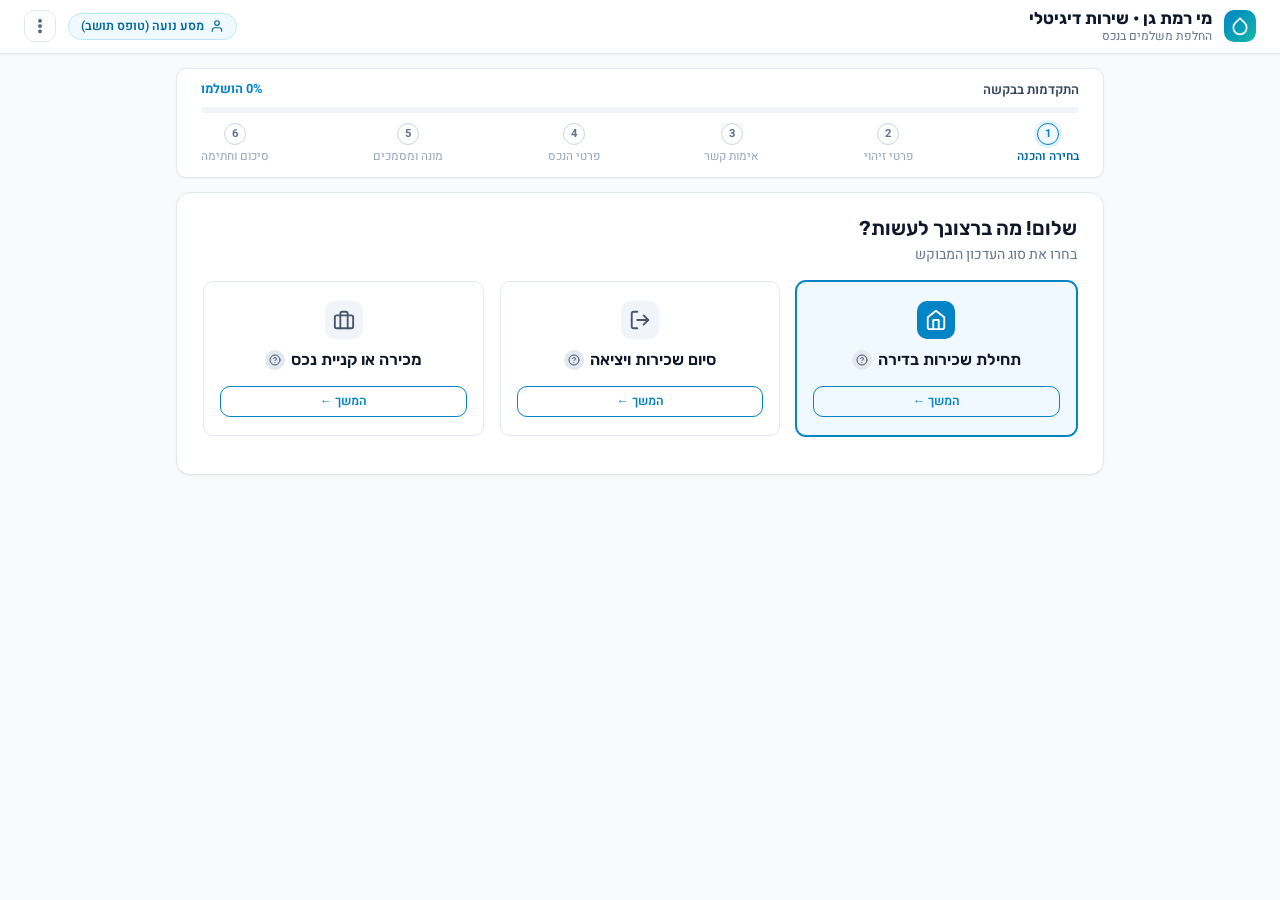
==== index.html @ 55d024db "feat(ux): Complete UX/UI transformation for Payer Change Portal - Smart OCR, Categorized Review, Bac" ====
<!DOCTYPE html>
<html lang="he" dir="rtl">
<head>
  <meta charset="UTF-8">
  <meta name="viewport" content="width=device-width, initial-scale=1.0">
  <title>החלפת משלמים בדירה | תאגיד מי רמת גן</title>
  <meta name="description" content="מערכת דיגיטלית חכמה, מהירה ופשוטה להחלפת משלמים בחשבון המים - מי רמת גן">
  <link rel="stylesheet" href="css/styles.css">
  <script>
    window.goToStep = function(stepIndex) {
      if (window.appState) {
        window.appState.wizardStep = stepIndex;
      }
      document.querySelectorAll('.wizard-step-panel').forEach(function(p) {
        p.style.display = 'none';
      });
      var target = document.getElementById('wizard-step-' + stepIndex);
      if (target) {
        target.style.display = 'block';
      }
      if (window.updateWizardUI) {
        window.updateWizardUI();
      }
    };

    window.selectActionCard = function(cardElement) {
      if (!cardElement) return;
      var grid = cardElement.closest('.options-grid, .roles-grid') || cardElement.parentElement;
      if (grid) {
        grid.querySelectorAll('.selection-card').forEach(function(c) {
          c.classList.remove('selected');
        });
      }
      cardElement.classList.add('selected');
    };
  </script>
</head>
<body>

  <!-- App Header -->
  <header class="app-header">
    <div class="brand-section">
      <div class="brand-logo-icon">
        <svg width="20" height="20" viewBox="0 0 24 24">
          <path d="M12 2.69l5.66 5.66a8 8 0 1 1-11.31 0z"></path>
        </svg>
      </div>
      <div class="brand-text">
        <h1>מי רמת גן • שירות דיגיטלי</h1>
        <p>החלפת משלמים בנכס</p>
      </div>
    </div>

    <div class="header-actions">
      <div class="active-mode-badge" id="activeModeBadge">
        <svg width="14" height="14" viewBox="0 0 24 24"><path d="M20 21v-2a4 4 0 0 0-4-4H8a4 4 0 0 0-4 4v2"></path><circle cx="12" cy="7" r="4"></circle></svg>
        מסע נועה (טופס תושב)
      </div>

      <!-- Discreet 3-dots Peer Review Navigation Menu -->
      <button class="menu-trigger-btn" id="menuTriggerBtn" title="תפריט בדיקת עמיתים" aria-label="תפריט">
        <svg width="18" height="18" viewBox="0 0 24 24">
          <circle cx="12" cy="12" r="1.5"></circle>
          <circle cx="12" cy="5" r="1.5"></circle>
          <circle cx="12" cy="19" r="1.5"></circle>
        </svg>
      </button>

      <div class="dropdown-menu" id="peerDropdownMenu">
        <div class="dropdown-header">ניווט בדיקת עמיתים (Peer Review)</div>
        <button class="dropdown-item active" data-view-target="noa-wizard">
          <svg width="16" height="16" viewBox="0 0 24 24"><path d="M20 21v-2a4 4 0 0 0-4-4H8a4 4 0 0 0-4 4v2"></path><circle cx="12" cy="7" r="4"></circle></svg>
          1. מסע נועה (טופס הגשה עצמאית)
        </button>
        <button class="dropdown-item" data-view-target="sms-completion">
          <svg width="16" height="16" viewBox="0 0 24 24"><path d="M4 4h16c1.1 0 2 .9 2 2v12c0 1.1-.9 2-2 2H4c-1.1 0-2-.9-2-2V6c0-1.1.9-2 2-2z"></path><polyline points="22,6 12,13 2,6"></polyline></svg>
          2. מסך השלמת חוסר (קישור SMS)
        </button>
        <button class="dropdown-item" data-view-target="backoffice">
          <svg width="16" height="16" viewBox="0 0 24 24"><path d="M21 15a2 2 0 0 1-2 2H7l-4 4V5a2 2 0 0 1 2-2h14a2 2 0 0 1 2 2z"></path></svg>
          3. מסך נציג שירות (Backoffice)
        </button>
        <button class="dropdown-item" data-view-target="dashboard">
          <svg width="16" height="16" viewBox="0 0 24 24"><rect x="3" y="3" width="18" height="18" rx="2" ry="2"></rect><line x1="3" y1="9" x2="21" y2="9"></line><line x1="9" y1="21" x2="9" y2="9"></line></svg>
          4. דשבורד מנהל תפעול (Dashboard)
        </button>
        <div class="dropdown-divider"></div>
        <a href="update.html" class="dropdown-item" style="color: var(--teal-700); text-decoration: none;">
          <svg width="16" height="16" viewBox="0 0 24 24"><polygon points="13 2 3 14 12 14 11 22 21 10 12 10 13 2"></polygon></svg>
          ⚡ מעבר לגרסה החכמה המקוצרת (update.html)
        </a>
        <a href="explanation.html" class="dropdown-item" style="color: var(--primary-700); text-decoration: none;">
          <svg width="16" height="16" viewBox="0 0 24 24"><path d="M14 2H6a2 2 0 0 0-2 2v16a2 2 0 0 0 2 2h12a2 2 0 0 0 2-2V8z"></path><polyline points="14 2 14 8 20 8"></polyline><line x1="16" y1="13" x2="8" y2="13"></line><line x1="16" y1="17" x2="8" y2="17"></line></svg>
          📄 מסמך הסבר ועקרונות (explanation.html)
        </a>
        <button class="dropdown-item" id="resetSimulationBtn" style="color: var(--danger-600);">
          <svg width="16" height="16" viewBox="0 0 24 24"><polyline points="1 4 1 10 7 10"></polyline><path d="M3.51 15a9 9 0 1 0 2.13-9.36L1 10"></path></svg>
          איפוס נתוני סימולציה
        </button>
      </div>
    </div>
  </header>

  <main class="main-wrapper">

    <!-- ========================================== -->
    <!-- MODULE 1: NOA'S JOURNEY (WIZARD)           -->
    <!-- ========================================== -->
    <div id="view-noa-wizard" class="view-panel active">

      <!-- Visual Step Progress Tracker -->
      <div class="progress-container">
        <div class="progress-header">
          <span class="progress-title">התקדמות בבקשה</span>
          <span class="progress-percent" id="wizardProgressPercent"><span dir="ltr" id="progressPercentNum">0%</span> הושלמו</span>
        </div>
        <div class="progress-bar-bg">
          <div class="progress-bar-fill" id="wizardProgressFill" style="width: 10%;"></div>
        </div>
        <div class="steps-indicator">
          <div class="step-item active" onclick="goToStep(0)">
            <div class="step-bullet">1</div>
            <span>בחירה והכנה</span>
          </div>
          <div class="step-item" onclick="goToStep(3)">
            <div class="step-bullet">2</div>
            <span>פרטי זיהוי</span>
          </div>
          <div class="step-item" onclick="goToStep(4)">
            <div class="step-bullet">3</div>
            <span>אימות קשר</span>
          </div>
          <div class="step-item" onclick="goToStep(5)">
            <div class="step-bullet">4</div>
            <span>פרטי הנכס</span>
          </div>
          <div class="step-item" onclick="goToStep(6)">
            <div class="step-bullet">5</div>
            <span>מונה ומסמכים</span>
          </div>
          <div class="step-item" onclick="goToStep(7)">
            <div class="step-bullet">6</div>
            <span>סיכום וחתימה</span>
          </div>
        </div>
      </div>

      <!-- STEP 0: Action Selection (Hover ? on title for explanation) -->
      <div id="wizard-step-0" class="wizard-step-panel">
        <div class="card">
          <div class="card-header-clean">
            <h2>שלום! מה ברצונך לעשות?</h2>
            <p>בחרו את סוג העדכון המבוקש</p>
          </div>

          <div class="options-grid">
            <!-- Option 1: Start Tenancy (Active) -->
            <div class="selection-card selected" onmouseenter="this.style.zIndex='99999'" onmouseleave="this.style.zIndex=''" onclick="selectActionCard(this); goToStep(1);">
              <div class="card-icon-wrap">
                <svg width="22" height="22" viewBox="0 0 24 24"><path d="M3 9l9-7 9 7v11a2 2 0 0 1-2 2H5a2 2 0 0 1-2-2z"></path><polyline points="9 22 9 12 15 12 15 22"></polyline></svg>
              </div>
              <div class="card-title-row">
                <h3 style="font-size: 1rem;">תחילת שכירות בדירה</h3>
                <div class="tooltip-trigger" onclick="event.stopPropagation()">
                  <svg width="12" height="12" viewBox="0 0 24 24"><circle cx="12" cy="12" r="10"></circle><path d="M9.09 9a3 3 0 0 1 5.83 1c0 2-3 3-3 3"></path><line x1="12" y1="17" x2="12.01" y2="17"></line></svg>
                  <div class="tooltip-popup">
                    <div style="font-weight: 700; color: var(--primary-700); margin-bottom: 0.25rem;">תחילת שכירות בדירה</div>
                    נכנסים לדירה שכורה חדשה ורוצים להעביר את חשבון המים על שמכם מיום הכניסה שסוכם בחוזה.
                  </div>
                </div>
              </div>
              <button type="button" class="btn btn-outline-primary btn-sm" onclick="event.stopPropagation(); selectActionCard(this.closest('.selection-card')); goToStep(1);" style="width: 100%; margin-top: 0.25rem;">המשך ←</button>
            </div>

            <!-- Option 2: End Tenancy -->
            <div class="selection-card" onmouseenter="this.style.zIndex='99999'" onmouseleave="this.style.zIndex=''" onclick="selectActionCard(this); goToStep(1);">
              <div class="card-icon-wrap">
                <svg width="22" height="22" viewBox="0 0 24 24"><path d="M9 21H5a2 2 0 0 1-2-2V5a2 2 0 0 1 2-2h4"></path><polyline points="16 17 21 12 16 7"></polyline><line x1="21" y1="12" x2="9" y2="12"></line></svg>
              </div>
              <div class="card-title-row">
                <h3 style="font-size: 1rem;">סיום שכירות ויציאה</h3>
                <div class="tooltip-trigger" onclick="event.stopPropagation()">
                  <svg width="12" height="12" viewBox="0 0 24 24"><circle cx="12" cy="12" r="10"></circle><path d="M9.09 9a3 3 0 0 1 5.83 1c0 2-3 3-3 3"></path><line x1="12" y1="17" x2="12.01" y2="17"></line></svg>
                  <div class="tooltip-popup">
                    <div style="font-weight: 700; color: var(--primary-700); margin-bottom: 0.25rem;">סיום שכירות ויציאה</div>
                    עוזבים דירה שכורה ומעבירים את החשבון בחזרה לבעלי הנכס או לדיירים הבאים.
                  </div>
                </div>
              </div>
              <button type="button" class="btn btn-outline-primary btn-sm" onclick="event.stopPropagation(); selectActionCard(this.closest('.selection-card')); goToStep(1);" style="width: 100%; margin-top: 0.25rem;">המשך ←</button>
            </div>

            <!-- Option 3: Sale/Purchase -->
            <div class="selection-card" onmouseenter="this.style.zIndex='99999'" onmouseleave="this.style.zIndex=''" onclick="selectActionCard(this); goToStep(1);">
              <div class="card-icon-wrap">
                <svg width="22" height="22" viewBox="0 0 24 24"><rect x="2" y="7" width="20" height="14" rx="2" ry="2"></rect><path d="M16 21V5a2 2 0 0 0-2-2h-4a2 2 0 0 0-2 2v16"></path></svg>
              </div>
              <div class="card-title-row">
                <h3 style="font-size: 1rem;">מכירה או קניית נכס</h3>
                <div class="tooltip-trigger" onclick="event.stopPropagation()">
                  <svg width="12" height="12" viewBox="0 0 24 24"><circle cx="12" cy="12" r="10"></circle><path d="M9.09 9a3 3 0 0 1 5.83 1c0 2-3 3-3 3"></path><line x1="12" y1="17" x2="12.01" y2="17"></line></svg>
                  <div class="tooltip-popup">
                    <div style="font-weight: 700; color: var(--primary-700); margin-bottom: 0.25rem;">מכירה או קניית נכס</div>
                    העברת בעלות קבועה על הנכס ברישומי התאגיד בין מוכרים לקונים.
                  </div>
                </div>
              </div>
              <button type="button" class="btn btn-outline-primary btn-sm" onclick="event.stopPropagation(); selectActionCard(this.closest('.selection-card')); goToStep(1);" style="width: 100%; margin-top: 0.25rem;">המשך ←</button>
            </div>
          </div>
        </div>
      </div>

      <!-- STEP 1: Role Selection (Hover ? for explanation) -->
      <div id="wizard-step-1" class="wizard-step-panel" style="display: none;">
        <div class="card">
          <div class="card-header-clean">
            <h2>מי מגיש את הבקשה?</h2>
            <p>בחרו את הגורם שממלא את הטופס</p>
          </div>

          <div class="roles-grid">
            <div class="selection-card selected" onmouseenter="this.style.zIndex='99999'" onmouseleave="this.style.zIndex=''" onclick="selectActionCard(this); goToStep(2);">
              <div class="card-icon-wrap">
                <svg width="22" height="22" viewBox="0 0 24 24"><path d="M20 21v-2a4 4 0 0 0-4-4H8a4 4 0 0 0-4 4v2"></path><circle cx="12" cy="7" r="4"></circle></svg>
              </div>
              <div class="card-title-row">
                <h3 style="font-size: 1rem;">אני בעצמי (הדייר/ת הנכנס/ת)</h3>
                <div class="tooltip-trigger" onclick="event.stopPropagation()">
                  <svg width="12" height="12" viewBox="0 0 24 24"><circle cx="12" cy="12" r="10"></circle><path d="M9.09 9a3 3 0 0 1 5.83 1c0 2-3 3-3 3"></path><line x1="12" y1="17" x2="12.01" y2="17"></line></svg>
                  <div class="tooltip-popup">
                    <div style="font-weight: 700; color: var(--primary-700); margin-bottom: 0.25rem;">אני בעצמי</div>
                    מילוי עצמי של הדייר הנכנס. הפרטים שתמלאו יישמרו ישירות ולא תצטרכו להקלידם שוב.
                  </div>
                </div>
              </div>
              <button type="button" class="btn btn-outline-primary btn-sm" onclick="event.stopPropagation(); selectActionCard(this.closest('.selection-card')); goToStep(2);" style="margin-top: 0.5rem; width: 100%;">המשך ←</button>
            </div>

            <div class="selection-card" onmouseenter="this.style.zIndex='99999'" onmouseleave="this.style.zIndex=''" onclick="selectActionCard(this); goToStep(2);">
              <div class="card-icon-wrap">
                <svg width="22" height="22" viewBox="0 0 24 24"><path d="M16 21v-2a4 4 0 0 0-4-4H5a4 4 0 0 0-4 4v2"></path><circle cx="8.5" cy="7" r="4"></circle><line x1="20" y1="8" x2="20" y2="14"></line><line x1="23" y1="11" x2="17" y2="11"></line></svg>
              </div>
              <div class="card-title-row">
                <h3 style="font-size: 1rem;">מיופה כוח / עורך דין / אפוטרופוס</h3>
                <div class="tooltip-trigger" onclick="event.stopPropagation()">
                  <svg width="12" height="12" viewBox="0 0 24 24"><circle cx="12" cy="12" r="10"></circle><path d="M9.09 9a3 3 0 0 1 5.83 1c0 2-3 3-3 3"></path><line x1="12" y1="17" x2="12.01" y2="17"></line></svg>
                  <div class="tooltip-popup">
                    <div style="font-weight: 700; color: var(--primary-700); margin-bottom: 0.25rem;">מיופה כוח</div>
                    הגשה בשם אדם אחר (מחייב ייפוי כוח חתום ותעודת זהות של מיופה הכוח).
                  </div>
                </div>
              </div>
              <button type="button" class="btn btn-outline-primary btn-sm" onclick="event.stopPropagation(); selectActionCard(this.closest('.selection-card')); goToStep(2);" style="margin-top: 0.5rem; width: 100%;">המשך ←</button>
            </div>
          </div>

          <div class="button-row">
            <button class="btn btn-secondary btn-sm" onclick="goToStep(0)">→ חזרה</button>
            <button class="btn btn-primary btn-sm" onclick="goToStep(2)">המשך להכנה ←</button>
          </div>
        </div>
      </div>

      <!-- STEP 2: Pre-flight Preparation Checklist (With rich image previews in hover popovers) -->
      <div id="wizard-step-2" class="wizard-step-panel" style="display: none;">
        <div class="card">
          <div class="card-header-clean">
            <h2>מה כדאי להכין מראש?</h2>
            <p>רשימת המסמכים המלאה לסיום מהיר של הבקשה בדקות בודדות</p>
          </div>

          <div class="checklist-container">
            <!-- Checklist Item 1: Contract -->
            <div class="checklist-item" onmouseenter="this.style.zIndex='99999'" onmouseleave="this.style.zIndex=''">
              <div class="item-number">1</div>
              <div class="item-content">
                <div class="item-title-row">
                  <h4>חוזה שכירות חתום</h4>
                  <span class="status-pill success" style="font-size: 0.7rem;">חובה</span>
                  <div class="tooltip-trigger" tabindex="0">
                    <svg width="12" height="12" viewBox="0 0 24 24"><circle cx="12" cy="12" r="10"></circle><path d="M9.09 9a3 3 0 0 1 5.83 1c0 2-3 3-3 3"></path><line x1="12" y1="17" x2="12.01" y2="17"></line></svg>
                    <div class="tooltip-popup">
                      <div style="font-weight: 700; color: var(--primary-700); margin-bottom: 0.35rem;">חוזה שכירות חתום</div>
                      <div style="font-size: 0.78rem; color: var(--slate-700); line-height: 1.45; margin-bottom: 0.35rem;">קובץ PDF או צילום ברור של עמודי החוזה: פרטי הצדדים (השוכר והמשכיר), תאריך תחילת השכירות ועמוד החתימות.</div>
                      <div class="doc-visual-illustration">
                        <img src="assets/contract_sample.jpg" alt="דוגמה לחוזה שכירות חתום" class="doc-preview-img">
                        <div style="font-size: 0.76rem; color: var(--slate-600); width: 100%;">עמוד ראשון, תאריכי השכירות ועמוד החתימות של שני הצדדים.</div>
                      </div>
                    </div>
                  </div>
                </div>
              </div>
            </div>

            <!-- Checklist Item 2: ID & Appendix -->
            <div class="checklist-item" onmouseenter="this.style.zIndex='99999'" onmouseleave="this.style.zIndex=''">
              <div class="item-number">2</div>
              <div class="item-content">
                <div class="item-title-row">
                  <h4>תעודת זהות וספח פתוח של השוכר/ת והמשכיר</h4>
                  <span class="status-pill success" style="font-size: 0.7rem;">חובה</span>
                  <div class="tooltip-trigger" tabindex="0">
                    <svg width="12" height="12" viewBox="0 0 24 24"><circle cx="12" cy="12" r="10"></circle><path d="M9.09 9a3 3 0 0 1 5.83 1c0 2-3 3-3 3"></path><line x1="12" y1="17" x2="12.01" y2="17"></line></svg>
                    <div class="tooltip-popup">
                      <div style="font-weight: 700; color: var(--primary-700); margin-bottom: 0.35rem;">תעודת זהות וספח פתוח</div>
                      <div style="font-size: 0.78rem; color: var(--slate-700); line-height: 1.45; margin-bottom: 0.35rem;">צילום תעודת זהות וספח פתוח של מגיש הבקשה ושל בעל הנכס (המשכיר), כאשר כל הפרטים והתמונות קריאים בבירור.</div>
                      <div class="doc-visual-illustration">
                        <img src="assets/id_sample.jpg" alt="דוגמה לתעודת זהות וספח" class="doc-preview-img">
                        <div style="font-size: 0.76rem; color: var(--slate-600); width: 100%;">תעודה מונחת על שולחן וספח פתוח שלך ושל המשכיר (בעל הנכס).</div>
                      </div>
                    </div>
                  </div>
                </div>
              </div>
            </div>

            <!-- Checklist Item 3: Water Meter -->
            <div class="checklist-item" onmouseenter="this.style.zIndex='99999'" onmouseleave="this.style.zIndex=''">
              <div class="item-number">3</div>
              <div class="item-content">
                <div class="item-title-row">
                  <h4>קריאת מונה מים וצילום השעון</h4>
                  <span class="status-pill success" style="font-size: 0.7rem;">חובה</span>
                  <div class="tooltip-trigger" tabindex="0">
                    <svg width="12" height="12" viewBox="0 0 24 24"><circle cx="12" cy="12" r="10"></circle><path d="M9.09 9a3 3 0 0 1 5.83 1c0 2-3 3-3 3"></path><line x1="12" y1="17" x2="12.01" y2="17"></line></svg>
                    <div class="tooltip-popup">
                      <div style="font-weight: 700; color: var(--primary-700); margin-bottom: 0.35rem;">שעון מונה המים וקריאה</div>
                      <div style="font-size: 0.78rem; color: var(--slate-700); line-height: 1.45; margin-bottom: 0.35rem;">צילום ברור של לוח שעון המים המציג את כל ספרות הקריאה (השחורות והאדומות) ומספר המונה ביום הכניסה לדירה.</div>
                      <div class="doc-visual-illustration">
                        <img src="assets/meter_sample.jpg" alt="דוגמה לשעון מונה מים" class="doc-preview-img">
                        <div style="font-size: 0.76rem; color: var(--slate-600); width: 100%;">ספרות שעון המים ביום קבלת המפתח (ספרות שחורות ואדומות).</div>
                      </div>
                    </div>
                  </div>
                </div>
              </div>
            </div>

            <!-- Checklist Item 4: Water Bill / Property Number -->
            <div class="checklist-item" onmouseenter="this.style.zIndex='99999'" onmouseleave="this.style.zIndex=''">
              <div class="item-number">4</div>
              <div class="item-content">
                <div class="item-title-row">
                  <h4>חשבון מים קודם (מספר כרטיס מים / מספר נכס)</h4>
                  <span class="status-pill warning" style="font-size: 0.7rem;">רשות / מומלץ</span>
                  <div class="tooltip-trigger" tabindex="0">
                    <svg width="12" height="12" viewBox="0 0 24 24"><circle cx="12" cy="12" r="10"></circle><path d="M9.09 9a3 3 0 0 1 5.83 1c0 2-3 3-3 3"></path><line x1="12" y1="17" x2="12.01" y2="17"></line></svg>
                    <div class="tooltip-popup">
                      <div style="font-weight: 700; color: var(--primary-700); margin-bottom: 0.35rem;">איפה זה מופיע בחשבון המים?</div>
                      <div style="font-size: 0.78rem; color: var(--slate-700); line-height: 1.45; margin-bottom: 0.35rem;">מספר המופיע בחלקו העליון של חשבון המים של הנכס (תחת 'מספר כרטיס מים' או 'מספר נכס').</div>
                      <div class="doc-visual-illustration">
                        <img src="assets/water_bill_sample.jpg" alt="דוגמה לחשבון מים" class="doc-preview-img">
                        <div style="font-size: 0.76rem; color: var(--slate-600); width: 100%;">בראש החשבון מימין: "מספר כרטיס מים" ו"מספר נכס".</div>
                      </div>
                    </div>
                  </div>
                </div>
              </div>
            </div>

            <!-- Checklist Item 5: Additional Adults Appendix for Water Quota -->
            <div class="checklist-item" onmouseenter="this.style.zIndex='99999'" onmouseleave="this.style.zIndex=''">
              <div class="item-number">5</div>
              <div class="item-content">
                <div class="item-title-row">
                  <h4>ספחי ת.ז של בגירים נוספים בדירה (הנחת מים)</h4>
                  <span class="status-pill warning" style="font-size: 0.7rem;">רשות להנחה</span>
                  <div class="tooltip-trigger" tabindex="0">
                    <svg width="12" height="12" viewBox="0 0 24 24"><circle cx="12" cy="12" r="10"></circle><path d="M9.09 9a3 3 0 0 1 5.83 1c0 2-3 3-3 3"></path><line x1="12" y1="17" x2="12.01" y2="17"></line></svg>
                    <div class="tooltip-popup">
                      <div style="font-weight: 700; color: var(--primary-700); margin-bottom: 0.35rem;">ספחי דיירים נוספים בדירה</div>
                      <div style="font-size: 0.78rem; color: var(--slate-700); line-height: 1.45; margin-bottom: 0.35rem;">
                        צילום ספח תעודת זהות פתוח של כל בגיר מעל גיל 18 המתגורר בנכס, המציג את כתובת המגורים המעודכנת (ניתן לצרף מספר ספחים).
                      </div>
                      <div class="doc-visual-illustration">
                        <img src="assets/id_sample.jpg" alt="דוגמה לספחי דיירים נוספים" class="doc-preview-img">
                        <div style="font-size: 0.76rem; color: var(--slate-600); width: 100%;">ספח פתוח עם כתובת המגורים המעודכנת.</div>
                      </div>
                    </div>
                  </div>
                </div>
              </div>
            </div>
          </div>

          <!-- Clean Prompt -->
          <p style="font-size: 0.92rem; font-weight: 600; color: var(--primary-700); margin: 0.85rem 0 0.35rem 0;">הכל מוכן? בואו נתחיל במילוי הפרטים.</p>

          <div class="button-row">
            <button class="btn btn-secondary btn-sm" onclick="goToStep(1)">→ חזרה לבחירת מגיש</button>
            <button class="btn btn-primary btn-sm" onclick="goToStep(3)">בואו נתחיל! ←</button>
          </div>
        </div>
      </div>

      <!-- STEP 3: Personal Identification -->
      <div id="wizard-step-3" class="wizard-step-panel" style="display: none;">
        <div class="card">
          <div class="card-header-clean">
            <h2>שלב 1: פרטי זיהוי אישיים</h2>
            <p>הקלידו את פרטי הזיהוי כפי שמופיעים בתעודת הזהות</p>
          </div>

          <div class="form-grid">
            <div class="form-group">
              <label class="form-label" for="inputFirstName">
                שם פרטי <span class="required-star">*</span>
              </label>
              <div class="input-wrapper">
                <input type="text" id="inputFirstName" class="form-input" placeholder="למשל: נועה" autocomplete="off">
                <div class="input-feedback-icon" id="firstNameFeedbackIcon" style="display: none;">
                  <svg width="18" height="18" viewBox="0 0 24 24"><polyline points="20 6 9 17 4 12"></polyline></svg>
                </div>
              </div>
              <div class="field-error-msg" id="firstNameErrorMsg"></div>
            </div>

            <div class="form-group">
              <label class="form-label" for="inputLastName">
                שם משפחה <span class="required-star">*</span>
              </label>
              <div class="input-wrapper">
                <input type="text" id="inputLastName" class="form-input" placeholder="למשל: לוי" autocomplete="off">
                <div class="input-feedback-icon" id="lastNameFeedbackIcon" style="display: none;">
                  <svg width="18" height="18" viewBox="0 0 24 24"><polyline points="20 6 9 17 4 12"></polyline></svg>
                </div>
              </div>
              <div class="field-error-msg" id="lastNameErrorMsg"></div>
            </div>
          </div>

          <div class="form-grid full-width">
            <div class="form-group">
              <label class="form-label" for="inputIdNumber">
                מספר תעודת זהות (9 ספרות) <span class="required-star">*</span>
                <div class="tooltip-trigger" tabindex="0">
                  <svg width="12" height="12" viewBox="0 0 24 24"><circle cx="12" cy="12" r="10"></circle><path d="M9.09 9a3 3 0 0 1 5.83 1c0 2-3 3-3 3"></path><line x1="12" y1="17" x2="12.01" y2="17"></line></svg>
                  <div class="tooltip-popup">
                    <div style="font-weight: 700; color: var(--primary-700); margin-bottom: 0.25rem;">איפה למצוא את מספר הזהות?</div>
                    <div class="doc-visual-illustration">
                      <img src="assets/id_sample.jpg" alt="דוגמה לתעודת זהות" class="doc-preview-img" style="height: 110px;">
                      <div style="font-size: 0.74rem; color: var(--slate-600); width: 100%;">9 ספרות כולל ספרת ביקורת. אם המספר קצר יותר, יש להשלים אפסים משמאל.</div>
                    </div>
                  </div>
                </div>
              </label>
              <div class="input-wrapper">
                <input type="text" id="inputIdNumber" class="form-input" maxlength="9" placeholder="הקלידו 9 ספרות..." autocomplete="off">
                <div class="input-feedback-icon" id="idFeedbackIcon" style="display: none;"></div>
              </div>
              <div class="field-error-msg" id="idErrorMsg"></div>
            </div>
          </div>

          <div class="button-row">
            <button class="btn btn-secondary btn-sm" onclick="goToStep(2)">→ חזרה להכנה</button>
            <button class="btn btn-primary btn-sm" onclick="handleStep3Next()">המשך לאימות פרטי קשר ←</button>
          </div>
        </div>
      </div>

      <!-- STEP 4: Contact & OTP Verification -->
      <div id="wizard-step-4" class="wizard-step-panel" style="display: none;">
        <div class="card">
          <div class="card-header-clean">
            <h2>שלב 2: פרטי התקשרות ואימות מהיר</h2>
            <p>לעדכון שוטף בסטטוס הבקשה וקבלת אישור החלפת המשלמים הסופי</p>
          </div>

          <div class="form-grid">
            <div class="form-group">
              <label class="form-label" for="inputPhone">
                טלפון נייד (10 ספרות, מתחיל ב-05) <span class="required-star">*</span>
                <div class="tooltip-trigger" tabindex="0">
                  <svg width="12" height="12" viewBox="0 0 24 24"><circle cx="12" cy="12" r="10"></circle><path d="M9.09 9a3 3 0 0 1 5.83 1c0 2-3 3-3 3"></path><line x1="12" y1="17" x2="12.01" y2="17"></line></svg>
                  <div class="tooltip-popup">
                    <div style="font-weight: 700; color: var(--primary-700); margin-bottom: 0.25rem;">עדכונים ב-SMS</div>
                    למספר זה יישלחו קוד האימות, הודעת אישור על פתיחת הפנייה והודעה כשהטיפול יסתיים.
                  </div>
                </div>
              </label>
              <div class="input-wrapper">
                <input type="tel" id="inputPhone" class="form-input" maxlength="11" placeholder="05X-XXXXXXX" autocomplete="off">
                <div class="input-feedback-icon" id="phoneFeedbackIcon" style="display: none;"></div>
              </div>
              <div class="field-error-msg" id="phoneErrorMsg"></div>
            </div>

            <div class="form-group">
              <label class="form-label" for="inputEmail">
                כתובת אימייל <span class="required-star">*</span>
                <div class="tooltip-trigger" tabindex="0">
                  <svg width="12" height="12" viewBox="0 0 24 24"><circle cx="12" cy="12" r="10"></circle><path d="M9.09 9a3 3 0 0 1 5.83 1c0 2-3 3-3 3"></path><line x1="12" y1="17" x2="12.01" y2="17"></line></svg>
                  <div class="tooltip-popup">
                    <div style="font-weight: 700; color: var(--primary-700); margin-bottom: 0.25rem;">אישור רשמי בדוא"ל</div>
                    לאימייל זה יישלח סיכום הפנייה ואישור החלפת המשלמים החתום.
                  </div>
                </div>
              </label>
              <div class="input-wrapper">
                <input type="email" id="inputEmail" class="form-input" placeholder="name@example.com" autocomplete="off">
                <div class="input-feedback-icon" id="emailFeedbackIcon" style="display: none;"></div>
              </div>
              <div class="field-error-msg" id="emailErrorMsg"></div>
            </div>
          </div>

          <!-- Compact OTP Simulation Box -->
          <div style="background: var(--slate-50); border: 1px solid var(--slate-200); border-radius: var(--radius-md); padding: 0.85rem 1rem; margin-top: 0.65rem;">
            <div style="display: flex; align-items: center; justify-content: space-between;">
              <div>
                <h4 style="font-size: 0.88rem; margin-bottom: 0.15rem;">אימות מהיר במסרון (קוד חד-פעמי)</h4>
                <p style="font-size: 0.78rem; color: var(--slate-500);">נשלח קוד בן 4 ספרות לטלפון שהזנתם</p>
              </div>
              <button class="btn btn-outline-primary btn-sm" id="sendOtpBtn">שלחו לי קוד אימות</button>
            </div>

            <div id="otpInputSection" style="display: none; margin-top: 0.65rem; padding-top: 0.65rem; border-top: 1px dashed var(--slate-200);">
              <div style="display: flex; align-items: center; gap: 0.65rem;">
                <input type="text" id="inputOtpCode" class="form-input" style="max-width: 110px; text-align: center; font-size: 1.1rem; letter-spacing: 0.15em; font-family: monospace;" placeholder="1234" maxlength="4">
                <button class="btn btn-primary btn-sm" id="verifyOtpBtn">אימות קוד</button>
                <span style="font-size: 0.76rem; color: var(--teal-600); font-weight: 600;">(הקוד לסימולציה הוא 1234)</span>
              </div>
            </div>

            <div id="otpSuccessNotice" style="display: none; align-items: center; gap: 0.4rem; margin-top: 0.5rem; color: var(--teal-700); font-weight: 600; font-size: 0.82rem;">
              <svg width="16" height="16" viewBox="0 0 24 24"><polyline points="20 6 9 17 4 12"></polyline></svg>
              הטלפון אומת בהצלחה!
            </div>
          </div>

          <div class="button-row">
            <button class="btn btn-secondary btn-sm" onclick="goToStep(3)">→ חזרה לפרטי זיהוי</button>
            <button class="btn btn-primary btn-sm" onclick="handleStep4Next()">המשך לפרטי הנכס ←</button>
          </div>
        </div>
      </div>

      <!-- STEP 5: Property Details & Water Card -->
      <div id="wizard-step-5" class="wizard-step-panel" style="display: none;">
        <div class="card">
          <div class="card-header-clean">
            <h2>שלב 3: פרטי הדירה ותאריך כניסה</h2>
            <p>הזנת כתובת הנכס, תאריך תחילת החזקה ומספר כרטיס מים</p>
          </div>

          <!-- Property Address -->
          <div style="display: flex; align-items: center; justify-content: space-between; margin-bottom: 0.5rem;">
            <h3 style="font-size: 0.95rem; color: var(--slate-900); margin: 0;">כתובת הדירה</h3>
          </div>

          <div class="form-grid" style="grid-template-columns: 1.2fr 1.5fr 0.65fr 0.65fr;">
            <div class="form-group" style="position: relative;">
              <label class="form-label" for="inputCity">עיר <span class="required-star">*</span></label>
              <div class="input-wrapper">
                <input type="text" id="inputCity" class="form-input" value="" placeholder="למשל: רמת גן" autocomplete="off">
                <div class="input-feedback-icon">
                  <svg width="16" height="16" viewBox="0 0 24 24"><path d="M21 10c0 7-9 13-9 13s-9-6-9-13a9 9 0 0 1 18 0z"></path></svg>
                </div>
              </div>
              <div class="autocomplete-menu" id="cityAutocompleteMenu"></div>
              <div class="field-error-msg" id="cityErrorMsg"></div>
            </div>

            <div class="form-group" style="position: relative;">
              <label class="form-label" for="inputStreet">רחוב <span class="required-star">*</span></label>
              <div class="input-wrapper">
                <input type="text" id="inputStreet" class="form-input" value="" placeholder="למשל: ביאליק" autocomplete="off">
                <div class="input-feedback-icon">
                  <svg width="16" height="16" viewBox="0 0 24 24"><path d="M14 2H6a2 2 0 0 0-2 2v16a2 2 0 0 0 2 2h12a2 2 0 0 0 2-2V8z"></path></svg>
                </div>
              </div>
              <div class="autocomplete-menu" id="streetAutocompleteMenu"></div>
              <div class="field-error-msg" id="streetErrorMsg"></div>
            </div>

            <div class="form-group">
              <label class="form-label" for="inputHouse">מס' בית <span class="required-star">*</span></label>
              <input type="text" id="inputHouse" class="form-input" value="" style="padding-left: 0.5rem;" placeholder="מספר">
              <div class="field-error-msg" id="houseErrorMsg"></div>
            </div>

            <div class="form-group">
              <label class="form-label" for="inputApt">דירה</label>
              <input type="text" id="inputApt" class="form-input" value="" style="padding-left: 0.5rem;" placeholder="מספר">
            </div>
          </div>

          <!-- Private house checkbox -->
          <div style="margin-top: -0.35rem; margin-bottom: 0.75rem;">
            <label style="display: inline-flex; align-items: center; gap: 0.45rem; font-size: 0.8rem; color: var(--slate-600); cursor: pointer;">
              <input type="checkbox" id="privateHouseCheckbox" style="accent-color: var(--primary-600);">
              בית פרטי / צמוד קרקע (ללא מספר דירה)
            </label>
          </div>

          <div style="height: 1px; background: var(--slate-100); margin: 0.75rem 0;"></div>

          <!-- Entry Date & Water Card Number Grid -->
          <div class="form-grid">
            <!-- Entry Date -->
            <div class="form-group">
              <label class="form-label" for="inputEntryDate">
                תאריך תחילת שכירות / כניסה <span class="required-star">*</span>
                <div class="tooltip-trigger" tabindex="0">
                  <svg width="12" height="12" viewBox="0 0 24 24"><circle cx="12" cy="12" r="10"></circle><path d="M9.09 9a3 3 0 0 1 5.83 1c0 2-3 3-3 3"></path><line x1="12" y1="17" x2="12.01" y2="17"></line></svg>
                  <div class="tooltip-popup">
                    <div style="font-weight: 700; color: var(--primary-700); margin-bottom: 0.25rem;">תאריך הכניסה בחוזה</div>
                    התאריך הרשום בחוזה השכירות כיום תחילת החזקה. ממועד זה ואילך יחויב החשבון על שמכם.
                  </div>
                </div>
              </label>
              <div class="input-wrapper">
                <input type="date" id="inputEntryDate" class="form-input" value="" style="padding-left: 0.5rem;">
              </div>
              <div class="field-error-msg" id="entryDateErrorMsg"></div>
            </div>

            <!-- Water Card Number / Property Number -->
            <div class="form-group">
              <label class="form-label" for="inputWaterCardNum">
                מספר כרטיס מים / מספר נכס (רשות)
                <div class="tooltip-trigger" tabindex="0">
                  <svg width="12" height="12" viewBox="0 0 24 24"><circle cx="12" cy="12" r="10"></circle><path d="M9.09 9a3 3 0 0 1 5.83 1c0 2-3 3-3 3"></path><line x1="12" y1="17" x2="12.01" y2="17"></line></svg>
                  <div class="tooltip-popup">
                    <div style="font-weight: 700; color: var(--primary-700); margin-bottom: 0.25rem;">איפה למצוא בחשבון המים?</div>
                    <div class="doc-visual-illustration">
                      <img src="assets/water_bill_sample.jpg" alt="דוגמה לחשבון מים" class="doc-preview-img" style="height: 110px;">
                      <div style="font-size: 0.74rem; color: var(--slate-600); width: 100%;">מופיע בראש החשבון של המשכיר מימין. מסייע לאתר את המונה ברגע.</div>
                    </div>
                  </div>
                </div>
              </label>
              <div class="input-wrapper">
                <input type="text" id="inputWaterCardNum" class="form-input" placeholder="למשל: 1048291" autocomplete="off">
              </div>
            </div>
          </div>

          <!-- Landlord Details Section -->
          <div style="margin-top: 0.85rem; padding-top: 0.75rem; border-top: 1px solid var(--slate-100);">
            <div style="display: flex; align-items: center; justify-content: space-between; margin-bottom: 0.45rem;">
              <h3 style="font-size: 0.92rem; color: var(--slate-900); margin: 0;">פרטי המשכיר / בעל הנכס (הדייר היוצא)</h3>
            </div>
            
            <div class="form-grid" style="grid-template-columns: 1.2fr 1fr 1fr;">
              <div class="form-group">
                <label class="form-label" for="inputLandlordName">שם מלא של המשכיר <span class="required-star">*</span></label>
                <input type="text" id="inputLandlordName" class="form-input" placeholder="למשל: דוד כהן" autocomplete="off">
                <div class="field-error-msg" id="landlordNameErrorMsg"></div>
              </div>

              <div class="form-group">
                <label class="form-label" for="inputLandlordId">
                  ת.ז של המשכיר <span class="required-star">*</span>
                  <div class="tooltip-trigger" tabindex="0">
                    <svg width="12" height="12" viewBox="0 0 24 24"><circle cx="12" cy="12" r="10"></circle><path d="M9.09 9a3 3 0 0 1 5.83 1c0 2-3 3-3 3"></path><line x1="12" y1="17" x2="12.01" y2="17"></line></svg>
                    <div class="tooltip-popup">
                      <div style="font-weight: 700; color: var(--primary-700); margin-bottom: 0.25rem;">תעודת זהות של בעל הנכס</div>
                      מופיע בחוזה השכירות ובתעודת הזהות של המשכיר.
                    </div>
                  </div>
                </label>
                <div class="input-wrapper">
                  <input type="text" id="inputLandlordId" class="form-input" placeholder="9 ספרות" maxlength="9" autocomplete="off">
                  <div class="input-feedback-icon" id="landlordIdFeedbackIcon" style="display: none;"></div>
                </div>
                <div class="field-error-msg" id="landlordIdErrorMsg"></div>
              </div>

              <div class="form-group">
                <label class="form-label" for="inputLandlordPhone">טלפון המשכיר (רשות)</label>
                <input type="tel" id="inputLandlordPhone" class="form-input" placeholder="למשל: 050-1234567" autocomplete="off">
                <div class="field-error-msg" id="landlordPhoneErrorMsg"></div>
              </div>
            </div>
          </div>

          <div class="button-row">
            <button class="btn btn-secondary btn-sm" onclick="goToStep(4)">→ חזרה לפרטי קשר</button>
            <button class="btn btn-primary btn-sm" onclick="handleStep5Next()">המשך לקריאת מונה ומסמכים ←</button>
          </div>
        </div>
      </div>

      <!-- STEP 6: Water Meter & Smart Document Uploads -->
      <div id="wizard-step-6" class="wizard-step-panel" style="display: none;">
        <div class="card">
          <div class="card-header-clean">
            <h2>שלב 4: קריאת מונה מים והעלאת מסמכים</h2>
            <p>העלאה מהירה ובדיקה אוטומטית בזמן אמת</p>
          </div>

          <!-- Refined & Delicate Document Intake Status Bar - Order Matches Document Uploads Exactly -->
          <div class="delicate-doc-checklist" id="delicateDocChecklist">
            <div class="delicate-checklist-title">
              <span class="pulse-dot"></span>
              <span>סטטוס קליטת מסמכים בבקשה:</span>
              <strong id="checklistOverallSummary" style="font-weight: 600; margin-right: auto; color: var(--primary-700);">ממתין להעלאת מסמכים</strong>
            </div>
            <div class="delicate-checklist-items">
              <!-- 1. Meter Photo -->
              <div class="delicate-check-item" id="checkRowMeterPhoto">
                <div class="delicate-item-icon">
                  <svg width="14" height="14" viewBox="0 0 24 24" fill="none" stroke="currentColor" stroke-width="2"><path d="M12 2.69l5.66 5.66a8 8 0 1 1-11.31 0z"></path></svg>
                </div>
                <span class="delicate-item-name">1. צילום מונה</span>
                <span class="delicate-item-badge pending" id="statusMeterPhoto">טרם הועלה</span>
              </div>

              <!-- 2. Contract -->
              <div class="delicate-check-item" id="checkRowContract">
                <div class="delicate-item-icon">
                  <svg width="14" height="14" viewBox="0 0 24 24" fill="none" stroke="currentColor" stroke-width="2"><path d="M14 2H6a2 2 0 0 0-2 2v16a2 2 0 0 0 2 2h12a2 2 0 0 0 2-2V8z"></path><polyline points="14 2 14 8 20 8"></polyline><line x1="16" y1="13" x2="8" y2="13"></line><line x1="16" y1="17" x2="8" y2="17"></line></svg>
                </div>
                <span class="delicate-item-name">2. חוזה שכירות</span>
                <span class="delicate-item-badge pending" id="statusContract">טרם הועלה</span>
              </div>

              <!-- 3. Landlord ID -->
              <div class="delicate-check-item" id="checkRowOwnerId">
                <div class="delicate-item-icon">
                  <svg width="14" height="14" viewBox="0 0 24 24" fill="none" stroke="currentColor" stroke-width="2"><rect x="3" y="4" width="18" height="16" rx="2"></rect><circle cx="9" cy="10" r="2"></circle><line x1="15" y1="8" x2="17" y2="8"></line><line x1="15" y1="12" x2="17" y2="12"></line></svg>
                </div>
                <span class="delicate-item-name">3. ת.ז משכיר</span>
                <span class="delicate-item-badge pending" id="statusOwnerId">טרם הועלה</span>
              </div>

              <!-- 4. Tenant ID -->
              <div class="delicate-check-item" id="checkRowTenantId">
                <div class="delicate-item-icon">
                  <svg width="14" height="14" viewBox="0 0 24 24" fill="none" stroke="currentColor" stroke-width="2"><path d="M20 21v-2a4 4 0 0 0-4-4H8a4 4 0 0 0-4 4v2"></path><circle cx="12" cy="7" r="4"></circle></svg>
                </div>
                <span class="delicate-item-name">4. ת.ז שוכר</span>
                <span class="delicate-item-badge pending" id="statusTenantId">טרם הועלה</span>
              </div>

              <!-- 5. Additional Sefach -->
              <div class="delicate-check-item optional" id="checkRowAdditional">
                <div class="delicate-item-icon">
                  <svg width="14" height="14" viewBox="0 0 24 24" fill="none" stroke="currentColor" stroke-width="2"><path d="M17 21v-2a4 4 0 0 0-4-4H5a4 4 0 0 0-4 4v2"></path><circle cx="9" cy="7" r="4"></circle><path d="M23 21v-2a4 4 0 0 0-3-3.87"></path><path d="M16 3.13a4 4 0 0 1 0 7.75"></path></svg>
                </div>
                <span class="delicate-item-name">5. ספחי דיירים</span>
                <span class="delicate-item-badge optional" id="statusAdditional">רשות</span>
              </div>
            </div>
          </div>

          <!-- Water Meter Section -->
          <div class="meter-section-row" style="display: grid; grid-template-columns: 1fr 1fr; gap: 1rem; margin: 0.85rem 0; align-items: start;">
            <div class="form-group">
              <label class="form-label" for="inputMeterReading">
                קריאת מונה מים מיום הכניסה (מ"ק) <span class="required-star">*</span>
                <div class="tooltip-trigger" tabindex="0">
                  <svg width="12" height="12" viewBox="0 0 24 24"><circle cx="12" cy="12" r="10"></circle><path d="M9.09 9a3 3 0 0 1 5.83 1c0 2-3 3-3 3"></path><line x1="12" y1="17" x2="12.01" y2="17"></line></svg>
                  <div class="tooltip-popup">
                    <div style="font-weight: 700; color: var(--primary-700); margin-bottom: 0.25rem;">איך קוראים את שעון המים?</div>
                    <div class="doc-visual-illustration">
                      <img src="assets/meter_sample.jpg" alt="דוגמה למונה מים" class="doc-preview-img" style="height: 110px;">
                      <div style="font-size: 0.74rem; color: var(--slate-600); width: 100%;">מעתיקים את כל הספרות שמופיעות על השעון (הספרות השחורות והאדומות).</div>
                    </div>
                  </div>
                </div>
              </label>
              <div class="input-wrapper">
                <input type="text" id="inputMeterReading" class="form-input" value="00384.2" placeholder="למשל: 00384.2">
                <div class="input-feedback-icon">
                  <svg width="16" height="16" viewBox="0 0 24 24"><circle cx="12" cy="7" r="7"></circle></svg>
                </div>
              </div>
              <div class="field-error-msg" id="meterErrorMsg"></div>
            </div>

            <!-- Meter Photo Upload (Compact) -->
            <div>
              <label class="form-label">
                צילום שעון מונה המים <span class="required-star">*</span>
                <div class="tooltip-trigger" tabindex="0">
                  <svg width="12" height="12" viewBox="0 0 24 24"><circle cx="12" cy="12" r="10"></circle><path d="M9.09 9a3 3 0 0 1 5.83 1c0 2-3 3-3 3"></path><line x1="12" y1="17" x2="12.01" y2="17"></line></svg>
                  <div class="tooltip-popup">
                    <div style="font-weight: 700; color: var(--primary-700); margin-bottom: 0.25rem;">צילום ברור של השעון</div>
                    <div class="doc-visual-illustration">
                      <img src="assets/meter_sample.jpg" alt="דוגמה לצילום מונה" class="doc-preview-img" style="height: 110px;">
                      <div style="font-size: 0.74rem; color: var(--slate-600); width: 100%;">יש לצלם באור מלא כך שהמספרים ומספר המונה קריאים בבירור.</div>
                    </div>
                  </div>
                </div>
              </label>
              <div class="upload-box-compact" id="meterPhotoUploadBox">
                <div class="upload-compact-icon">
                  <svg width="16" height="16" viewBox="0 0 24 24" fill="none" stroke="currentColor" stroke-width="2"><path d="M23 19a2 2 0 0 1-2 2H3a2 2 0 0 1-2-2V8a2 2 0 0 1 2-2h4l2-3h6l2 3h4a2 2 0 0 1 2 2z"></path></svg>
                </div>
                <div class="upload-compact-content">
                  <div class="upload-compact-title">העלאת צילום מונה</div>
                  <div class="upload-compact-sub">לחצו לבחירת תמונה</div>
                </div>
                <div class="upload-compact-badge" id="meterPhotoBadge">העלאה +</div>
              </div>
            </div>
          </div>

          <!-- Compact 2x2 Grid for Other Documents -->
          <div style="font-size: 0.85rem; font-weight: 700; color: var(--slate-800); margin: 0.65rem 0 0.45rem 0;">מסמכי ההתקשרות והזיהוי:</div>
          <div class="docs-compact-grid">
            <!-- 1. Contract Upload -->
            <div class="doc-compact-slot">
              <label class="form-label">
                1. חוזה שכירות חתום <span class="required-star">*</span>
                <div class="tooltip-trigger" tabindex="0">
                  <svg width="12" height="12" viewBox="0 0 24 24"><circle cx="12" cy="12" r="10"></circle><path d="M9.09 9a3 3 0 0 1 5.83 1c0 2-3 3-3 3"></path><line x1="12" y1="17" x2="12.01" y2="17"></line></svg>
                  <div class="tooltip-popup">
                    <div style="font-weight: 700; color: var(--primary-700); margin-bottom: 0.25rem;">עמודי החוזה הנדרשים</div>
                    <div class="doc-visual-illustration">
                      <img src="assets/contract_sample.jpg" alt="דוגמה לחוזה" class="doc-preview-img" style="height: 100px;">
                      <div style="font-size: 0.74rem; color: var(--slate-600); width: 100%;">יש לצרף את עמוד פרטי הצדדים, תאריך כניסה וחתימות.</div>
                    </div>
                  </div>
                </div>
              </label>
              <div class="upload-box-compact" id="contractUploadBox">
                <div class="upload-compact-icon">
                  <svg width="16" height="16" viewBox="0 0 24 24" fill="none" stroke="currentColor" stroke-width="2"><path d="M14 2H6a2 2 0 0 0-2 2v16a2 2 0 0 0 2 2h12a2 2 0 0 0 2-2V8z"></path><polyline points="14 2 14 8 20 8"></polyline></svg>
                </div>
                <div class="upload-compact-content">
                  <div class="upload-compact-title">חוזה שכירות</div>
                  <div class="upload-compact-sub">PDF או תמונת עמודים</div>
                </div>
                <div class="upload-compact-badge" id="contractBadge">העלאה +</div>
              </div>
            </div>

            <!-- 2. Landlord ID Upload -->
            <div class="doc-compact-slot">
              <label class="form-label">
                2. ת.ז + ספח של המשכיר <span class="required-star">*</span>
                <div class="tooltip-trigger" tabindex="0">
                  <svg width="12" height="12" viewBox="0 0 24 24"><circle cx="12" cy="12" r="10"></circle><path d="M9.09 9a3 3 0 0 1 5.83 1c0 2-3 3-3 3"></path><line x1="12" y1="17" x2="12.01" y2="17"></line></svg>
                  <div class="tooltip-popup">
                    <div style="font-weight: 700; color: var(--primary-700); margin-bottom: 0.25rem;">תעודת זהות וספח פתוח</div>
                    <div class="doc-visual-illustration">
                      <img src="assets/id_sample.jpg" alt="דוגמה לת.ז משכיר" class="doc-preview-img" style="height: 100px;">
                      <div style="font-size: 0.74rem; color: var(--slate-600); width: 100%;">צילום תעודת הזהות של בעל הנכס יחד עם הספח הפתוח.</div>
                    </div>
                  </div>
                </div>
              </label>
              <div class="upload-box-compact" id="ownerIdUploadBox">
                <div class="upload-compact-icon">
                  <svg width="16" height="16" viewBox="0 0 24 24" fill="none" stroke="currentColor" stroke-width="2"><rect x="3" y="4" width="18" height="16" rx="2"></rect><circle cx="9" cy="10" r="2"></circle></svg>
                </div>
                <div class="upload-compact-content">
                  <div class="upload-compact-title">ת.ז וספח משכיר</div>
                  <div class="upload-compact-sub">צילום ברור ומלא</div>
                </div>
                <div class="upload-compact-badge" id="ownerIdBadge">העלאה +</div>
              </div>
            </div>

            <!-- 3. Tenant ID Upload -->
            <div class="doc-compact-slot">
              <label class="form-label">
                3. ת.ז + ספח של השוכר/ת <span class="required-star">*</span>
                <div class="tooltip-trigger" tabindex="0">
                  <svg width="12" height="12" viewBox="0 0 24 24"><circle cx="12" cy="12" r="10"></circle><path d="M9.09 9a3 3 0 0 1 5.83 1c0 2-3 3-3 3"></path><line x1="12" y1="17" x2="12.01" y2="17"></line></svg>
                  <div class="tooltip-popup">
                    <div style="font-weight: 700; color: var(--primary-700); margin-bottom: 0.25rem;">תעודת זהות וספח של מגיש הבקשה</div>
                    <div class="doc-visual-illustration">
                      <img src="assets/israeli_id_and_sefach.jpg" alt="דוגמה לת.ז שוכר" class="doc-preview-img" style="height: 100px;">
                      <div style="font-size: 0.74rem; color: var(--slate-600); width: 100%;">צילום תעודת הזהות שלכם יחד עם הספח הפתוח.</div>
                    </div>
                  </div>
                </div>
              </label>
              <div class="upload-box-compact" id="tenantIdUploadBox">
                <div class="upload-compact-icon">
                  <svg width="16" height="16" viewBox="0 0 24 24" fill="none" stroke="currentColor" stroke-width="2"><path d="M20 21v-2a4 4 0 0 0-4-4H8a4 4 0 0 0-4 4v2"></path><circle cx="12" cy="7" r="4"></circle></svg>
                </div>
                <div class="upload-compact-content">
                  <div class="upload-compact-title">ת.ז וספח שוכר/ת</div>
                  <div class="upload-compact-sub">של מגיש/ת הבקשה</div>
                </div>
                <div class="upload-compact-badge" id="tenantIdBadge">העלאה +</div>
              </div>
            </div>

            <!-- 4. Additional Adults ID / Sefach (Multiple Upload Support) -->
            <div class="doc-compact-slot">
              <label class="form-label">
                4. ספחי בגירים נוספים (רשות)
                <div class="tooltip-trigger" tabindex="0">
                  <svg width="12" height="12" viewBox="0 0 24 24"><circle cx="12" cy="12" r="10"></circle><path d="M9.09 9a3 3 0 0 1 5.83 1c0 2-3 3-3 3"></path><line x1="12" y1="17" x2="12.01" y2="17"></line></svg>
                  <div class="tooltip-popup">
                    <div style="font-weight: 700; color: var(--primary-700); margin-bottom: 0.25rem;">ספחי דיירים נוספים בדירה</div>
                    <div style="font-size: 0.76rem; color: var(--slate-700); line-height: 1.4; margin-bottom: 0.35rem;">
                      צילום ספח תעודת זהות פתוח של כל בגיר מעל גיל 18 המתגורר בדירה (ניתן להעלות מספר ספחים).
                    </div>
                    <div class="doc-visual-illustration">
                      <img src="assets/id_sample.jpg" alt="דוגמה לספחי דיירים נוספים" class="doc-preview-img" style="height: 100px;">
                      <div style="font-size: 0.74rem; color: var(--slate-600); width: 100%;">ספח פתוח עם כתובת המגורים המעודכנת.</div>
                    </div>
                  </div>
                </div>
              </label>
              <div class="upload-box-compact" id="additionalIdUploadBox">
                <div class="upload-compact-icon">
                  <svg width="16" height="16" viewBox="0 0 24 24" fill="none" stroke="currentColor" stroke-width="2"><path d="M17 21v-2a4 4 0 0 0-4-4H5a4 4 0 0 0-4 4v2"></path><circle cx="9" cy="7" r="4"></circle><path d="M23 21v-2a4 4 0 0 0-3-3.87"></path><path d="M16 3.13a4 4 0 0 1 0 7.75"></path></svg>
                </div>
                <div class="upload-compact-content">
                  <div class="upload-compact-title">ספחי דיירים נוספים</div>
                  <div class="upload-compact-sub" id="additionalSefachSubText">לחצו להוספת ספח</div>
                </div>
                <div class="upload-compact-badge optional" id="additionalIdBadge">+ הוסף ספח</div>
              </div>
            </div>
          </div>

          <!-- Dynamic Multi-file List for Additional Sefach files -->
          <div id="additionalSefachFilesList" style="display: none; margin-top: 0.4rem; padding: 0.4rem 0.6rem; background: var(--slate-50); border: 1px dashed var(--slate-200); border-radius: var(--radius-sm);">
            <div style="display: flex; align-items: center; justify-content: space-between; margin-bottom: 0.35rem;">
              <span style="font-size: 0.75rem; font-weight: 700; color: var(--slate-700);">קבצי ספחים שצורפו:</span>
              <button type="button" class="btn btn-secondary btn-sm" id="addMoreSefachBtn" style="font-size: 0.7rem; padding: 0.15rem 0.45rem;">+ הוסף ספח נוסף</button>
            </div>
            <div id="sefachChipsContainer" style="display: flex; flex-wrap: wrap; gap: 0.35rem;"></div>
          </div>

          <div class="field-error-msg" id="docsRequiredErrorMsg" style="margin-top: 0.6rem; text-align: center;"></div>

          <!-- Residents Count Dropdown -->
          <div style="margin-top: 0.75rem; background: var(--primary-50); border: 1px solid var(--primary-200); border-radius: var(--radius-md); padding: 0.65rem 0.9rem;">
            <div style="display: flex; align-items: center; justify-content: space-between; flex-wrap: wrap; gap: 0.5rem;">
              <div style="display: flex; align-items: center; gap: 0.5rem;">
                <span style="font-size: 1.1rem;">💧</span>
                <div>
                  <h4 style="font-size: 0.86rem; color: var(--primary-900); margin: 0;">מספר נפשות כולל בדירה (תעריף מוזל)</h4>
                  <p style="font-size: 0.74rem; color: var(--slate-600); margin: 0;">הקצאה של 7 מ"ק לחודש בתעריף בסיסי מוזל לכל נפש</p>
                </div>
              </div>
              <div style="display: flex; align-items: center; gap: 0.4rem;">
                <select id="inputResidentsCount" class="form-select" style="padding: 0.35rem 0.65rem; font-size: 0.85rem; width: 110px;">
                  <option value="1">1 נפש</option>
                  <option value="2">2 נפשות</option>
                  <option value="3">3 נפשות</option>
                  <option value="4">4 נפשות</option>
                  <option value="5+">5+ נפשות</option>
                </select>
              </div>
            </div>
          </div>

          <!-- Simulation Notice for Peer Review -->
          <div style="margin-top: 0.65rem; background: var(--slate-50); border: 1px dashed var(--slate-300); border-radius: var(--radius-sm); padding: 0.45rem 0.75rem; display: flex; align-items: center; justify-content: space-between;">
            <span style="font-size: 0.74rem; color: var(--slate-600);">בדיקת עמיתים: הדמיית הודעת אי-קריאות בתמונה</span>
            <button class="btn btn-secondary btn-sm" id="simulateOcrWarningBtn" style="font-size: 0.72rem; padding: 0.2rem 0.55rem;">הצג שגיאה לדוגמה</button>
          </div>

          <div class="upload-status-card warning" id="simulatedOcrWarningCard" style="display: none; margin-top: 0.4rem;">
            <svg width="16" height="16" viewBox="0 0 24 24"><circle cx="12" cy="12" r="10"></circle><line x1="12" y1="8" x2="12" y2="12"></line><line x1="12" y1="16" x2="12.01" y2="16"></line></svg>
            <div>
              <strong>לא הצלחנו לזהות בבירור את הספרות בצילום</strong>
              <div style="font-size: 0.76rem;">אנא ודאו שהתמונה צולמה באור מלא וללא השתקפות, ונסו שוב.</div>
            </div>
          </div>

          <div class="button-row">
            <button class="btn btn-secondary btn-sm" onclick="goToStep(5)">→ חזרה לפרטי הנכס</button>
            <button class="btn btn-primary btn-sm" onclick="handleStep6Next()">המשך לסיכום וחתימה ←</button>
          </div>
        </div>
      </div>

      <!-- STEP 7: Summary, Review & Digital Signature -->
      <div id="wizard-step-7" class="wizard-step-panel" style="display: none;">
        <div class="card">
          <div class="card-header-clean">
            <h2>שלב 5: סיכום פרטי הבקשה וחתימה דיגיטלית</h2>
            <p>תמיד ניתן לחזור ולערוך כל שדה בלחיצה על כפתור העריכה</p>
          </div>

          <table class="data-comparison-table">
            <tbody>
              <tr>
                <th style="width: 25%;">שם מלא</th>
                <td id="sumName" style="font-weight: 700;">נועה לוי</td>
                <td style="text-align: left;"><button class="btn btn-secondary btn-sm" onclick="goToStep(3)">עריכה ✎</button></td>
              </tr>
              <tr>
                <th>מספר זהות</th>
                <td id="sumId" style="font-family: monospace;">318765432</td>
                <td style="text-align: left;"><button class="btn btn-secondary btn-sm" onclick="goToStep(3)">עריכה ✎</button></td>
              </tr>
              <tr>
                <th>טלפון ואימייל</th>
                <td><span id="sumPhone">054-8765432</span> • <span id="sumEmail">noa.levi@example.com</span></td>
                <td style="text-align: left;"><button class="btn btn-secondary btn-sm" onclick="goToStep(4)">עריכה ✎</button></td>
              </tr>
              <tr>
                <th>כתובת הדירה</th>
                <td id="sumAddress" style="font-weight: 600;">רחוב ביאליק 42, דירה 7, רמת גן</td>
                <td style="text-align: left;"><button class="btn btn-secondary btn-sm" onclick="goToStep(5)">עריכה ✎</button></td>
              </tr>
              <tr>
                <th>תאריך כניסה</th>
                <td id="sumEntryDate" style="font-weight: 600;">24/09/2026</td>
                <td style="text-align: left;"><button class="btn btn-secondary btn-sm" onclick="goToStep(5)">עריכה ✎</button></td>
              </tr>
              <tr>
                <th>פרטי המשכיר</th>
                <td id="sumLandlord" style="font-weight: 600;">דוד כהן</td>
                <td style="text-align: left;"><button class="btn btn-secondary btn-sm" onclick="goToStep(5)">עריכה ✎</button></td>
              </tr>
              <tr>
                <th>קריאת מונה מים</th>
                <td><strong id="sumMeter">00384.2 מ"ק</strong> <span id="sumMeterDoc" style="margin-right: 0.5rem;"></span></td>
                <td style="text-align: left;"><button class="btn btn-secondary btn-sm" onclick="goToStep(6)">עריכה ✎</button></td>
              </tr>
              <tr>
                <th>מספר נפשות להנחה</th>
                <td id="sumResidents">1 נפש (7 מ"ק הקצאה בסיסית)</td>
                <td style="text-align: left;"><button class="btn btn-secondary btn-sm" onclick="goToStep(6)">עריכה ✎</button></td>
              </tr>
            </tbody>
          </table>

          <!-- Declarations -->
          <div style="margin: 0.85rem 0 0.5rem 0; padding: 0.75rem 0.9rem; background: var(--slate-50); border: 1px solid var(--slate-200); border-radius: var(--radius-md);">
            <div style="display: flex; flex-direction: column; gap: 0.45rem;">
              <label style="display: flex; align-items: flex-start; gap: 0.5rem; cursor: pointer; font-size: 0.82rem; font-weight: 500;">
                <input type="checkbox" id="acceptTermsCheckbox" style="width: 16px; height: 16px; accent-color: var(--primary-600); margin-top: 2px;">
                <span>אני מצהיר/ה כי כל הפרטים והמסמכים שנמסרו בבקשה זו הינם נכונים ומדויקים, ומבקש/ת לרשום את חשבון המים על שמי מתאריך הכניסה הנקוב. <span class="required-star">*</span></span>
              </label>
              <label style="display: flex; align-items: center; gap: 0.5rem; cursor: pointer; font-size: 0.82rem; color: var(--slate-600);">
                <input type="checkbox" id="acceptDigitalUpdatesCheckbox" style="width: 16px; height: 16px; accent-color: var(--primary-600);">
                <span>אני מאשר/ת קבלת עדכונים ואישור סופי בדיגיטל (SMS ודוא"ל).</span>
              </label>
            </div>
            <div class="field-error-msg" id="declarationErrorMsg"></div>
          </div>

          <!-- Interactive Digital Signature Canvas -->
          <div style="margin: 0.65rem 0; padding: 0.75rem 0.9rem; background: #ffffff; border: 1px solid var(--slate-200); border-radius: var(--radius-md);">
            <div style="display: flex; align-items: center; justify-content: space-between; margin-bottom: 0.4rem;">
              <label class="form-label" style="margin: 0;">
                חתימה דיגיטלית של מגיש/ת הבקשה <span class="required-star">*</span>
                <span style="font-size: 0.74rem; color: var(--slate-500); font-weight: normal;">(חתמו באמצעות העכבר או האצבע במסך מגע)</span>
              </label>
              <button type="button" class="btn btn-secondary btn-sm" id="clearSignatureBtn" style="font-size: 0.72rem; padding: 0.2rem 0.55rem;">
                נקה חתימה ↺
              </button>
            </div>
            <div style="border: 1.5px dashed var(--slate-300); border-radius: var(--radius-md); background: #fafafa; display: flex; justify-content: center; position: relative;">
              <canvas id="signatureCanvas" width="480" height="95" style="width: 100%; max-width: 480px; height: 95px; cursor: crosshair; touch-action: none;"></canvas>
            </div>
            <div class="field-error-msg" id="signatureErrorMsg"></div>
          </div>

          <div class="button-row">
            <button class="btn btn-secondary btn-sm" onclick="goToStep(6)">→ חזרה לעריכה</button>
            <button class="btn btn-primary btn-sm" onclick="handleStep7Next()">שליחת הבקשה לתאגיד המים ✓</button>
          </div>
        </div>
      </div>

      <!-- STEP 8: Success & Next Steps -->
      <div id="wizard-step-8" class="wizard-step-panel" style="display: none;">
        <div class="card success-card">
          <div class="success-badge-icon">
            <svg width="32" height="32" viewBox="0 0 24 24"><polyline points="20 6 9 17 4 12"></polyline></svg>
          </div>

          <h2>קיבלנו את הבקשה שלך!</h2>
          <p style="color: var(--slate-600); font-size: 0.95rem; margin-top: 0.2rem;">אנחנו מעדכנים את חשבון המים על שמך בתאגיד מי רמת גן</p>

          <div class="case-id-tag">
            <svg width="16" height="16" viewBox="0 0 24 24"><path d="M14 2H6a2 2 0 0 0-2 2v16a2 2 0 0 0 2 2h12a2 2 0 0 0 2-2V8z"></path></svg>
            מספר פנייה למעקב: <strong>RG-2026-8841</strong>
          </div>

          <div class="timeline-box">
            <h4 style="font-size: 0.88rem; margin-bottom: 0.65rem; color: var(--slate-900);">מה קורה עכשיו?</h4>
            <div class="timeline-step">
              <div class="timeline-bullet">1</div>
              <div>
                <div style="font-weight: 700; font-size: 0.85rem;">אימות אוטומטי של החוזה והמסמכים</div>
                <div style="font-size: 0.78rem; color: var(--slate-600);">המערכת מאמתת את הנתונים ישירות מול רישומי העירייה.</div>
              </div>
            </div>
            <div class="timeline-step">
              <div class="timeline-bullet">2</div>
              <div>
                <div style="font-weight: 700; font-size: 0.85rem;">עדכון חשבון המים על שמך</div>
                <div style="font-size: 0.78rem; color: var(--slate-600);">חשבון המים יועבר מתאריך תחילת השכירות.</div>
              </div>
            </div>
            <div class="timeline-step">
              <div class="timeline-bullet">3</div>
              <div>
                <div style="font-weight: 700; font-size: 0.85rem;">שליחת הודעת אישור ב-SMS ובאימייל</div>
                <div style="font-size: 0.78rem; color: var(--slate-600);">אישור רשמי יישלח לטלפון ולמייל שלך.</div>
              </div>
            </div>
          </div>

          <div style="margin-top: 1.5rem; display: flex; justify-content: center; gap: 0.75rem;">
            <button class="btn btn-secondary btn-sm" onclick="switchView('backoffice')">
              מעבר למסך נציג שירות לבדיקת הטיפול 🎧
            </button>
            <button class="btn btn-outline-primary btn-sm" onclick="resetSimulation()">
              התחלת בקשה חדשה
            </button>
          </div>
        </div>
      </div>

    </div>

    <!-- ========================================== -->
    <!-- MODULE 2: SMS COMPLETION DEEP-LINK VIEW    -->
    <!-- ========================================== -->
    <div id="view-sms-completion" class="view-panel">
      <div class="card">
        <div style="display: inline-flex; align-items: center; gap: 0.4rem; background: var(--primary-50); color: var(--primary-700); padding: 0.25rem 0.75rem; border-radius: 9999px; font-size: 0.75rem; font-weight: 700; margin-bottom: 0.75rem;">
          <svg width="12" height="12" viewBox="0 0 24 24"><path d="M4 4h16c1.1 0 2 .9 2 2v12c0 1.1-.9 2-2 2H4c-1.1 0-2-.9-2-2V6c0-1.1.9-2 2-2z"></path></svg>
          כניסה ישירה מקישור SMS
        </div>

        <div class="card-header-clean">
          <h2>שלום נועה, נדרשת רק השלמה של צילום מונה המים</h2>
          <p>כל שאר פרטי הבקשה שלך (RG-2026-8841) כבר שמורים במערכת ואין צורך להקלידם שוב</p>
        </div>

        <div style="background: var(--slate-50); border: 1px solid var(--slate-200); border-radius: var(--radius-md); padding: 0.85rem 1rem; margin-bottom: 1rem;">
          <div style="display: grid; grid-template-columns: repeat(3, 1fr); gap: 0.75rem; font-size: 0.82rem;">
            <div>
              <span style="color: var(--slate-400); display: block; font-size: 0.72rem;">שם הדיירת:</span>
              <strong>נועה לוי</strong>
            </div>
            <div>
              <span style="color: var(--slate-400); display: block; font-size: 0.72rem;">כתובת הנכס:</span>
              <strong>ביאליק 42, דירה 7</strong>
            </div>
            <div>
              <span style="color: var(--slate-400); display: block; font-size: 0.72rem;">קריאה שהוזנה:</span>
              <strong>00384.2 מ"ק</strong>
            </div>
          </div>
        </div>

        <h3 style="font-size: 0.95rem; margin-bottom: 0.4rem;">אנא צרפי צילום ברור של שעון המים:</h3>
        <div class="upload-box" id="smsMeterUploadBox" style="padding: 1.5rem 1rem;">
          <div class="upload-icon-circle">
            <svg width="22" height="22" viewBox="0 0 24 24"><path d="M23 19a2 2 0 0 1-2 2H3a2 2 0 0 1-2-2V8a2 2 0 0 1 2-2h4l2-3h6l2 3h4a2 2 0 0 1 2 2z"></path></svg>
          </div>
          <h4>לחצי להעלאת צילום המונה</h4>
          <p>ודאי שהספרות מוארות וברורות לקריאה</p>
        </div>

        <div class="upload-status-card success" id="smsMeterSuccess" style="display: none; margin-top: 0.65rem;">
          <svg width="18" height="18" viewBox="0 0 24 24"><polyline points="20 6 9 17 4 12"></polyline></svg>
          <div>
            <strong>התמונה נקלטה ואומתה בהצלחה ע"י המערכת!</strong>
            <div style="font-size: 0.76rem;">הקריאה בתמונה תואמת לערך 00384.2 מ"ק.</div>
          </div>
        </div>

        <div class="button-row">
          <button class="btn btn-secondary btn-sm" onclick="switchView('noa-wizard')">חזרה לטופס הרגיל</button>
          <button class="btn btn-secondary btn-sm" id="smsSubmitBtn" disabled>השלמת הבקשה וסיום ✓</button>
        </div>
      </div>
    </div>

    <!-- ========================================== -->
    <!-- MODULE 3: SERVICE REP BACKOFFICE VIEW      -->
    <!-- ========================================== -->
    <div id="view-backoffice" class="view-panel">
      <div class="card" style="padding: 1rem 1.5rem; margin-bottom: 0.85rem; display: flex; align-items: center; justify-content: space-between;">
        <div>
          <span style="font-size: 0.74rem; color: var(--slate-400); font-weight: 700;">מרחב טיפול בחריגי אוטומציה (RPA Exceptions)</span>
          <h2 style="font-size: 1.15rem; margin-top: 0.1rem;">פנייה מס' RG-2026-8841 • נועה לוי (תחילת שכירות)</h2>
        </div>
        <button class="btn btn-primary btn-sm" id="backofficeSendSmsBtn">
          <svg width="14" height="14" viewBox="0 0 24 24"><line x1="22" y1="2" x2="11" y2="13"></line><polygon points="22 2 15 22 11 13 2 9 22 2"></polygon></svg>
          שלח בקשת השלמה לנועה (בלחיצה אחת)
        </button>
      </div>

      <div class="backoffice-grid">
        <!-- Side 1: Document View -->
        <div class="doc-viewer-card">
          <div style="display: flex; justify-content: space-between; align-items: center;">
            <h3 style="font-size: 0.95rem; color: var(--slate-800);">מסמך מקור: צילום מונה מים שהועלה</h3>
            <span class="status-pill warning">כשל פענוח RPA</span>
          </div>

          <div class="mock-document-preview" style="background: url('assets/meter_sample.jpg') center/cover no-repeat;">
            <div class="blur-overlay">
              <svg width="24" height="24" viewBox="0 0 24 24" style="color: var(--warning-500);"><circle cx="12" cy="12" r="10"></circle><line x1="12" y1="8" x2="12" y2="12"></line><line x1="12" y1="16" x2="12.01" y2="16"></line></svg>
              <h4 style="font-size: 0.88rem; color: #ffffff;">תמונה מטושטשת / השתקפות</h4>
              <p style="font-size: 0.74rem; color: var(--slate-200); max-width: 220px;">
                רובוט ה-RPA לא הצליח לקרוא בוודאות את ספרות המונה מהתמונה עקב טשטוש.
              </p>
            </div>
          </div>
        </div>

        <!-- Side 2: Data Comparison -->
        <div class="side-data-card">
          <h3 style="font-size: 0.95rem; color: var(--slate-800); margin-bottom: 0.4rem;">השוואת נתונים</h3>
          <table class="data-comparison-table">
            <thead>
              <tr>
                <th>שדה</th>
                <th>הוזן בטופס</th>
                <th>חולץ ע"י הרובוט</th>
                <th>סטטוס</th>
              </tr>
            </thead>
            <tbody>
              <tr>
                <td>שם הדיירת</td>
                <td>נועה לוי</td>
                <td>נועה לוי</td>
                <td><span class="status-pill success">תואם</span></td>
              </tr>
              <tr>
                <td>מספר זהות</td>
                <td>318765432</td>
                <td>318765432</td>
                <td><span class="status-pill success">תואם</span></td>
              </tr>
              <tr>
                <td>כתובת הנכס</td>
                <td>ביאליק 42/7</td>
                <td>ביאליק 42 דירה 7</td>
                <td><span class="status-pill success">תואם</span></td>
              </tr>
              <tr style="background: var(--warning-50);">
                <td><strong>קריאת מונה</strong></td>
                <td><strong>00384.2</strong></td>
                <td style="color: var(--warning-700);">לא פוענח (מטושטש)</td>
                <td><span class="status-pill warning">דורש השלמה</span></td>
              </tr>
            </tbody>
          </table>

          <div style="margin-top: 1rem;">
            <h4 style="font-size: 0.82rem; color: var(--slate-700); margin-bottom: 0.5rem;">יומן פעולות:</h4>
            <div id="backofficeTimeline" class="timeline-box" style="margin: 0; padding: 0.85rem; max-width: 100%;"></div>
          </div>
        </div>
      </div>
    </div>

    <!-- ========================================== -->
    <!-- MODULE 4: OPERATIONS DASHBOARD VIEW        -->
    <!-- ========================================== -->
    <div id="view-dashboard" class="view-panel">
      
      <!-- HERO METRIC (Most prominent) -->
      <div class="hero-kpi-card">
        <div class="hero-kpi-info">
          <span style="font-size: 0.74rem; font-weight: 700; color: var(--warning-700); text-transform: uppercase;">תשומת לב ניהולית</span>
          <h3>14 בקשות דורשות התערבות וטיפול מיידי</h3>
          <p>צווארי בקבוק: 8 צילומי מונה מטושטשים, 4 אי-התאמת בעלים, 2 חתימות חסרות</p>
        </div>
        <div class="hero-kpi-number">14</div>
      </div>

      <!-- Secondary Metrics -->
      <div class="secondary-kpis-grid">
        <div class="small-kpi-card">
          <div class="label">הושלמו אוטומטית היום (מסלול ירוק)</div>
          <div class="value" style="color: var(--teal-600);">128 <span style="font-size: 0.78rem; font-weight: 500; color: var(--slate-500);">(92%)</span></div>
        </div>

        <div class="small-kpi-card">
          <div class="label">זמן טיפול ממוצע לפנייה</div>
          <div class="value" style="color: var(--primary-600);">4.2 דק'</div>
        </div>

        <div class="small-kpi-card">
          <div class="label">פניות בהמתנה להשלמת מסמך</div>
          <div class="value" style="color: var(--slate-700);">9</div>
        </div>
      </div>

      <!-- Audit Log & Permissions -->
      <div class="card" style="padding: 1.25rem;">
        <div style="display: flex; justify-content: space-between; align-items: center; margin-bottom: 0.85rem;">
          <div>
            <h3 style="font-size: 1rem; color: var(--slate-900);">יומן פעולות מערכת (Audit Log)</h3>
            <p style="font-size: 0.78rem; color: var(--slate-500);">תיעוד שינויי סטטוס והרשאות</p>
          </div>

          <div style="display: flex; align-items: center; gap: 0.5rem; background: var(--slate-50); padding: 0.35rem 0.75rem; border-radius: var(--radius-sm); border: 1px solid var(--slate-200);">
            <svg width="14" height="14" viewBox="0 0 24 24"><path d="M12 22s8-4 8-10V5l-8-3-8 3v7c0 6 8 10 8 10z"></path></svg>
            <label style="font-size: 0.78rem; font-weight: 600; cursor: pointer; display: flex; align-items: center; gap: 0.35rem;">
              <input type="checkbox" id="permissionsToggle" style="accent-color: var(--primary-600);">
              חשיפת מסמכי זיהוי רגישים
            </label>
          </div>
        </div>

        <table class="audit-table">
          <thead>
            <tr>
              <th style="width: 15%;">שעה</th>
              <th style="width: 20%;">משתמש</th>
              <th>פעולה שבוצעה</th>
              <th style="width: 18%;">מזהה פנייה</th>
            </tr>
          </thead>
          <tbody id="auditTableBody"></tbody>
        </table>
      </div>

    </div>

  </main>

  <!-- Service Representative Automated SMS Modal -->
  <div class="modal-overlay" id="smsPreviewModal">
    <div class="modal-card">
      <div style="display: flex; align-items: center; justify-content: space-between; margin-bottom: 0.75rem;">
        <h3 style="font-size: 1.05rem;">שליחת בקשת השלמה לנועה ב-SMS</h3>
        <button id="closeModalBtn" style="background: none; border: none; font-size: 1.2rem; cursor: pointer; color: var(--slate-400);">&times;</button>
      </div>

      <p style="font-size: 0.8rem; color: var(--slate-600); margin-bottom: 0.75rem;">
        הודעה מנוסחת מראש עם קישור ישיר להשלמת צילום המונה בלבד:
      </p>

      <div style="background: var(--primary-50); border: 1px solid var(--primary-200); border-radius: var(--radius-sm); padding: 0.75rem; font-size: 0.84rem; color: var(--primary-900); line-height: 1.4; margin-bottom: 1rem;">
        "היי נועה, שמחנו לקבל את בקשתך להעברת חשבון המים ברחוב ביאליק 42/7. כדי שנוכל לאשר את הבקשה, נשמח רק לצילום ברור של שעון המים בקישור הבא: <u>rg-water.gov.il/c/RG-8841</u>. תודה, צוות מי רמת גן"
      </div>

      <div style="display: flex; justify-content: flex-end; gap: 0.5rem;">
        <button class="btn btn-secondary btn-sm" onclick="document.getElementById('smsPreviewModal').classList.remove('show')">ביטול</button>
        <button class="btn btn-primary btn-sm" id="confirmSendSmsBtn">אישור ושליחה לנועה ✓</button>
      </div>
    </div>
  </div>

  <script src="js/app.js"></script>
</body>
</html>
---- css/styles.css ----
@import url('https://fonts.googleapis.com/css2?family=Heebo:wght@300;400;500;600;700;800&family=Rubik:wght@400;500;600;700&display=swap');

:root {
  --primary-50: #f0f9ff;
  --primary-100: #e0f2fe;
  --primary-200: #bae6fd;
  --primary-500: #0ea5e9;
  --primary-600: #0284c7;
  --primary-700: #0369a1;
  --primary-800: #075985;
  --primary-900: #0c4a6e;
  
  --teal-50: #f0fdfa;
  --teal-500: #14b8a6;
  --teal-600: #0d9488;
  
  --slate-50: #f8fafc;
  --slate-100: #f1f5f9;
  --slate-200: #e2e8f0;
  --slate-300: #cbd5e1;
  --slate-400: #94a3b8;
  --slate-500: #64748b;
  --slate-600: #475569;
  --slate-700: #334155;
  --slate-800: #1e293b;
  --slate-900: #0f172a;
  
  --success-50: #f0fdf4;
  --success-100: #dcfce7;
  --success-500: #22c55e;
  --success-600: #16a34a;
  --success-700: #15803d;
  
  --warning-50: #fffbeb;
  --warning-100: #fef3c7;
  --warning-500: #f59e0b;
  --warning-600: #d97706;
  --warning-700: #b45309;
  
  --danger-50: #fef2f2;
  --danger-100: #fee2e2;
  --danger-500: #ef4444;
  --danger-600: #dc2626;
  
  --radius-sm: 6px;
  --radius-md: 10px;
  --radius-lg: 14px;
  --radius-xl: 18px;
  
  --shadow-sm: 0 1px 2px 0 rgb(0 0 0 / 0.05);
  --shadow-md: 0 4px 6px -1px rgb(0 0 0 / 0.07), 0 2px 4px -2px rgb(0 0 0 / 0.05);
  --shadow-lg: 0 10px 15px -3px rgb(0 0 0 / 0.08), 0 4px 6px -4px rgb(0 0 0 / 0.04);
  --shadow-xl: 0 20px 25px -5px rgb(0 0 0 / 0.1), 0 8px 10px -6px rgb(0 0 0 / 0.04);
  
  --transition: all 0.18s cubic-bezier(0.4, 0, 0.2, 1);
}

* {
  box-sizing: border-box;
  margin: 0;
  padding: 0;
}

body {
  font-family: 'Heebo', sans-serif;
  direction: rtl;
  text-align: right;
  background-color: #f8fafc;
  color: var(--slate-800);
  min-height: 100vh;
  display: flex;
  flex-direction: column;
  line-height: 1.4;
  -webkit-font-smoothing: antialiased;
}

h1, h2, h3, h4, h5, h6 {
  font-family: 'Rubik', 'Heebo', sans-serif;
  font-weight: 600;
  color: var(--slate-900);
}

/* Required Asterisk - Bright Red */
.required-star,
label .required-star,
.conversational-label .required-star {
  color: #dc2626 !important;
  font-weight: 700 !important;
  margin-right: 2px;
  font-size: 1.1em;
  display: inline-block;
  vertical-align: middle;
}

/* SVG styling */
svg {
  display: inline-block;
  vertical-align: middle;
  fill: none;
  stroke: currentColor;
  stroke-width: 2;
  stroke-linecap: round;
  stroke-linejoin: round;
}

/* Top App Header - Compact */
.app-header {
  background: #ffffff;
  border-bottom: 1px solid var(--slate-200);
  padding: 0.5rem 1.5rem;
  display: flex;
  align-items: center;
  justify-content: space-between;
  position: sticky;
  top: 0;
  z-index: 50;
  box-shadow: var(--shadow-sm);
}

.brand-section {
  display: flex;
  align-items: center;
  gap: 0.75rem;
}

.brand-logo-icon {
  width: 32px;
  height: 32px;
  background: linear-gradient(135deg, var(--primary-600), var(--teal-500));
  color: #ffffff;
  border-radius: var(--radius-md);
  display: flex;
  align-items: center;
  justify-content: center;
}

.brand-text h1 {
  font-size: 1.05rem;
  font-weight: 700;
  color: var(--slate-900);
  line-height: 1.2;
}

.brand-text p {
  font-size: 0.75rem;
  color: var(--slate-500);
}

/* Discreet Peer Review Menu (3 dots) */
.header-actions {
  display: flex;
  align-items: center;
  gap: 0.75rem;
  position: relative;
}

.active-mode-badge {
  display: inline-flex;
  align-items: center;
  gap: 0.35rem;
  background: var(--primary-50);
  color: var(--primary-700);
  border: 1px solid var(--primary-200);
  padding: 0.25rem 0.75rem;
  border-radius: 9999px;
  font-size: 0.78rem;
  font-weight: 600;
}

.menu-trigger-btn {
  background: transparent;
  border: 1px solid var(--slate-200);
  color: var(--slate-600);
  width: 32px;
  height: 32px;
  border-radius: var(--radius-md);
  cursor: pointer;
  display: flex;
  align-items: center;
  justify-content: center;
  transition: var(--transition);
}

.menu-trigger-btn:hover {
  background: var(--slate-100);
  color: var(--slate-900);
  border-color: var(--slate-300);
}

.dropdown-menu {
  position: absolute;
  top: calc(100% + 6px);
  left: 0;
  width: 270px;
  background: #ffffff;
  border: 1px solid var(--slate-200);
  border-radius: var(--radius-md);
  box-shadow: var(--shadow-xl);
  padding: 0.4rem;
  z-index: 100;
  display: none;
  animation: fadeIn 0.15s ease-out;
}

.dropdown-menu.show {
  display: block;
}

.dropdown-header {
  padding: 0.4rem 0.6rem;
  font-size: 0.72rem;
  font-weight: 700;
  text-transform: uppercase;
  color: var(--slate-400);
  border-bottom: 1px solid var(--slate-100);
  margin-bottom: 0.2rem;
}

.dropdown-item {
  width: 100%;
  display: flex;
  align-items: center;
  gap: 0.65rem;
  padding: 0.55rem 0.65rem;
  border: none;
  background: transparent;
  text-align: right;
  font-size: 0.84rem;
  color: var(--slate-700);
  border-radius: var(--radius-sm);
  cursor: pointer;
  transition: var(--transition);
  font-family: inherit;
}

.dropdown-item:hover {
  background: var(--slate-50);
  color: var(--primary-700);
}

.dropdown-item.active {
  background: var(--primary-50);
  color: var(--primary-700);
  font-weight: 600;
}

.dropdown-divider {
  height: 1px;
  background: var(--slate-100);
  margin: 0.25rem 0;
}

/* Main Container Layout - Fits 100% in viewport without scrolling */
.main-wrapper {
  flex: 1;
  max-width: 960px;
  width: 100%;
  margin: 0.85rem auto 1rem auto;
  padding: 0 1rem;
}

/* View Sections */
.view-panel {
  display: none;
  animation: fadeIn 0.2s ease-in-out;
}

.view-panel.active {
  display: block;
}

/* Compact Cards */
.card {
  background: #ffffff;
  border-radius: var(--radius-lg);
  border: 1px solid var(--slate-200);
  box-shadow: var(--shadow-sm);
  padding: 1.35rem 1.65rem;
  margin-bottom: 0.75rem;
  position: relative;
}

.card-header-clean {
  margin-bottom: 1rem;
}

.card-header-clean h2 {
  font-size: 1.25rem;
  margin-bottom: 0.2rem;
}

.card-header-clean p {
  color: var(--slate-500);
  font-size: 0.88rem;
}

/* Compact Progress Tracker Bar */
.progress-container {
  margin-bottom: 0.85rem;
  background: #ffffff;
  padding: 0.75rem 1.5rem;
  border-radius: var(--radius-md);
  border: 1px solid var(--slate-200);
  box-shadow: var(--shadow-sm);
}

.progress-header {
  display: flex;
  justify-content: space-between;
  align-items: center;
  margin-bottom: 0.5rem;
}

.progress-title {
  font-size: 0.82rem;
  font-weight: 600;
  color: var(--slate-700);
}

.progress-percent {
  font-size: 0.8rem;
  font-weight: 700;
  color: var(--primary-600);
}

.progress-bar-bg {
  height: 6px;
  background: var(--slate-100);
  border-radius: 9999px;
  overflow: hidden;
}

.progress-bar-fill {
  height: 100%;
  background: linear-gradient(90deg, var(--teal-500), var(--primary-600));
  border-radius: 9999px;
  width: 0%;
  transition: width 0.35s ease-in-out;
}

.steps-indicator {
  display: flex;
  justify-content: space-between;
  margin-top: 0.65rem;
  position: relative;
}

.step-item {
  display: flex;
  flex-direction: column;
  align-items: center;
  gap: 0.2rem;
  font-size: 0.74rem;
  color: var(--slate-400);
  cursor: pointer;
  transition: var(--transition);
  position: relative;
  z-index: 2;
  user-select: none;
}

.step-item.active {
  color: var(--primary-700);
  font-weight: 600;
}

.step-item.completed {
  color: var(--teal-600);
}

.step-bullet {
  width: 22px;
  height: 22px;
  border-radius: 50%;
  background: #ffffff;
  border: 1.5px solid var(--slate-300);
  display: flex;
  align-items: center;
  justify-content: center;
  font-size: 0.7rem;
  font-weight: 700;
  color: var(--slate-500);
  transition: var(--transition);
}

.step-item.active .step-bullet {
  border-color: var(--primary-600);
  color: var(--primary-600);
  background: var(--primary-50);
  box-shadow: 0 0 0 3px var(--primary-100);
}

.step-item.completed .step-bullet {
  border-color: var(--teal-500);
  background: var(--teal-500);
  color: #ffffff;
}

/* Action Selection Cards (Step 0) - Compact with hover (?) info */
.options-grid {
  display: grid;
  grid-template-columns: repeat(3, 1fr);
  gap: 1rem;
  margin: 1rem 0;
  position: relative;
  z-index: 5;
}

.selection-card {
  border: 1.5px solid var(--slate-200);
  border-radius: var(--radius-md);
  padding: 1.15rem 1rem;
  background: #ffffff;
  cursor: pointer;
  transition: var(--transition);
  position: relative;
  display: flex;
  flex-direction: column;
  align-items: center;
  text-align: center;
  gap: 0.65rem;
  z-index: 1;
}

.selection-card:hover,
.selection-card:focus-within,
.selection-card:has(:hover),
.selection-card:has(.tooltip-trigger:hover) {
  border-color: var(--primary-500);
  box-shadow: var(--shadow-sm);
  transform: translateY(-2px);
  z-index: 99999 !important;
}

.selection-card.selected {
  border-color: var(--primary-600);
  background: var(--primary-50);
  box-shadow: 0 0 0 1px var(--primary-600);
}

.card-title-row {
  display: flex;
  align-items: center;
  justify-content: center;
  gap: 0.4rem;
  width: 100%;
}

.card-icon-wrap {
  width: 38px;
  height: 38px;
  border-radius: var(--radius-md);
  background: var(--slate-100);
  color: var(--slate-600);
  display: flex;
  align-items: center;
  justify-content: center;
}

.selection-card.selected .card-icon-wrap {
  background: var(--primary-600);
  color: #ffffff;
}

.card-badge {
  position: absolute;
  top: 0.65rem;
  left: 0.65rem;
  font-size: 0.68rem;
  font-weight: 700;
  padding: 0.15rem 0.45rem;
  border-radius: 9999px;
}

.card-badge.recommended {
  background: var(--teal-50);
  color: var(--teal-600);
  border: 1px solid var(--teal-500);
}

/* Roles grid (Step 1) */
.roles-grid {
  display: grid;
  grid-template-columns: repeat(2, 1fr);
  gap: 1.25rem;
  margin: 1.25rem 0;
  position: relative;
  z-index: 5;
}

/* Pre-flight Checklist (Step 2) - Compact with rich SVG preview popovers */
.checklist-container {
  display: flex;
  flex-direction: column;
  gap: 0.65rem;
  margin: 1rem 0;
  position: relative;
  z-index: 5;
}

.checklist-item {
  display: flex;
  align-items: center;
  gap: 1rem;
  padding: 0.85rem 1.15rem;
  background: var(--slate-50);
  border: 1px solid var(--slate-200);
  border-radius: var(--radius-md);
  transition: var(--transition);
  position: relative;
  z-index: 1;
}

.checklist-item:hover,
.checklist-item:focus-within,
.checklist-item:has(:hover),
.checklist-item:has(.tooltip-trigger:hover) {
  background: #ffffff;
  border-color: var(--primary-300);
  z-index: 99999 !important;
}

.item-number {
  width: 26px;
  height: 26px;
  background: var(--primary-100);
  color: var(--primary-700);
  font-weight: 700;
  font-size: 0.85rem;
  border-radius: 50%;
  display: flex;
  align-items: center;
  justify-content: center;
  flex-shrink: 0;
}

.item-content {
  flex: 1;
}

.item-title-row {
  display: flex;
  align-items: center;
  gap: 0.45rem;
}

.item-title-row h4 {
  font-size: 0.95rem;
  color: var(--slate-800);
}

/* Interactive Question Mark with Illustrated Hover Preview */
.tooltip-trigger {
  position: relative;
  display: inline-flex;
  align-items: center;
  justify-content: center;
  width: 20px;
  height: 20px;
  border-radius: 50%;
  background: var(--slate-200);
  color: var(--slate-600);
  cursor: help;
  transition: var(--transition);
  z-index: 1;
}

.tooltip-trigger:hover,
.tooltip-trigger:focus {
  background: var(--primary-600);
  color: #ffffff;
  z-index: 999999 !important;
}

.tooltip-popup {
  position: absolute;
  bottom: calc(100% + 8px);
  right: 50%;
  transform: translateX(50%);
  width: 260px;
  max-width: 85vw;
  background: #ffffff;
  border: 1px solid var(--slate-300);
  border-radius: var(--radius-md);
  box-shadow: 0 12px 24px -4px rgba(15, 23, 42, 0.22), 0 4px 8px -2px rgba(15, 23, 42, 0.1);
  padding: 0.75rem 0.85rem;
  z-index: 999999 !important;
  opacity: 0;
  visibility: hidden;
  transition: opacity 0.15s ease, transform 0.15s ease;
  pointer-events: none !important;
  text-align: right;
  color: var(--slate-800);
  font-size: 0.8rem;
  line-height: 1.4;
}

/* ONLY show popup when hovering specifically over the ? trigger icon */
.tooltip-trigger:hover .tooltip-popup,
.tooltip-trigger:focus .tooltip-popup {
  opacity: 1;
  visibility: visible;
  transform: translateX(50%) translateY(-2px);
}

.tooltip-popup::after {
  content: '';
  position: absolute;
  top: 100%;
  right: 50%;
  transform: translateX(50%);
  border-width: 5px;
  border-style: solid;
  border-color: #ffffff transparent transparent transparent;
}

/* Alignment fixes for options grid to prevent clipping */
.options-grid .selection-card:first-child .tooltip-popup {
  right: -20px;
  transform: none;
}
.options-grid .selection-card:first-child .tooltip-trigger:hover .tooltip-popup {
  transform: translateY(-2px);
}
.options-grid .selection-card:first-child .tooltip-popup::after {
  right: 25px;
  transform: none;
}

.options-grid .selection-card:last-child .tooltip-popup {
  right: auto;
  left: -20px;
  transform: none;
}
.options-grid .selection-card:last-child .tooltip-trigger:hover .tooltip-popup {
  transform: translateY(-2px);
}
.options-grid .selection-card:last-child .tooltip-popup::after {
  right: auto;
  left: 25px;
  transform: none;
}

.checklist-item .tooltip-popup {
  width: 290px;
}

.doc-visual-illustration {
  background: var(--slate-50);
  border: 1px solid var(--slate-200);
  border-radius: var(--radius-sm);
  padding: 0.5rem;
  margin-top: 0.4rem;
  display: flex;
  flex-direction: column;
  align-items: center;
  gap: 0.4rem;
}

.doc-preview-img {
  width: 100%;
  height: 145px;
  object-fit: cover;
  border-radius: var(--radius-sm);
  border: 1px solid var(--slate-200);
  box-shadow: var(--shadow-sm);
}


/* Form Styles */
.form-grid {
  display: grid;
  grid-template-columns: repeat(2, 1fr);
  gap: 1rem;
  margin: 1rem 0;
}

.form-grid.full-width {
  grid-template-columns: 1fr;
}

.form-group {
  display: flex;
  flex-direction: column;
  gap: 0.35rem;
  position: relative;
}

.form-label {
  font-size: 0.82rem;
  font-weight: 600;
  color: var(--slate-700);
  display: flex;
  align-items: center;
  gap: 0.35rem;
}

.form-label .tooltip-trigger {
  width: 17px;
  height: 17px;
  margin-right: 0.2rem;
}

.form-label .tooltip-popup {
  width: 270px;
  font-weight: 400;
}

.form-label .required-star {
  color: var(--danger-500);
}

.input-wrapper {
  position: relative;
  display: flex;
  align-items: center;
}

.form-input, .form-select {
  width: 100%;
  padding: 0.65rem 0.85rem;
  padding-left: 2.5rem;
  border: 1.5px solid var(--slate-200);
  border-radius: var(--radius-md);
  font-size: 0.9rem;
  color: var(--slate-900);
  background: #ffffff;
  transition: var(--transition);
  font-family: inherit;
}

.form-input:focus, .form-select:focus {
  outline: none;
  border-color: var(--primary-600);
  box-shadow: 0 0 0 3px var(--primary-100);
}

.input-feedback-icon {
  position: absolute;
  left: 0.75rem;
  color: var(--slate-400);
  display: flex;
  align-items: center;
  pointer-events: none;
}

.form-input.is-valid {
  border-color: var(--success-500);
  background-color: var(--success-50);
}
.form-input.is-valid ~ .input-feedback-icon {
  color: var(--success-600);
}

.form-input.is-invalid {
  border-color: var(--danger-500);
  background-color: var(--danger-50);
}
.form-input.is-invalid ~ .input-feedback-icon {
  color: var(--danger-500);
}

.field-help-text {
  font-size: 0.75rem;
  color: var(--slate-500);
}

.field-error-msg {
  font-size: 0.78rem;
  color: var(--danger-600);
  font-weight: 600;
  display: none;
  margin-top: 0.2rem;
}

.form-group.has-error .field-error-msg,
.form-input.is-invalid ~ .field-error-msg {
  display: block;
}

/* Autocomplete Dropdown */
.autocomplete-menu {
  position: absolute;
  top: calc(100% + 4px);
  right: 0;
  left: 0;
  background: #ffffff;
  border: 1px solid var(--slate-200);
  border-radius: var(--radius-md);
  box-shadow: var(--shadow-lg);
  max-height: 180px;
  overflow-y: auto;
  z-index: 50;
  display: none;
}

.autocomplete-item {
  padding: 0.55rem 0.85rem;
  font-size: 0.85rem;
  color: var(--slate-700);
  cursor: pointer;
  transition: var(--transition);
  display: flex;
  align-items: center;
}

.autocomplete-item:hover {
  background: var(--primary-50);
  color: var(--primary-700);
}

/* Smart Upload Zone - Standard */
.upload-box {
  border: 1.5px dashed var(--slate-300);
  border-radius: var(--radius-md);
  padding: 1.15rem 1rem;
  text-align: center;
  background: var(--slate-50);
  transition: var(--transition);
  cursor: pointer;
  position: relative;
}

.upload-box:hover {
  border-color: var(--primary-500);
  background: var(--primary-50);
}

.upload-icon-circle {
  width: 36px;
  height: 36px;
  border-radius: 50%;
  background: #ffffff;
  border: 1px solid var(--slate-200);
  color: var(--primary-600);
  display: flex;
  align-items: center;
  justify-content: center;
  margin: 0 auto 0.4rem auto;
}

.upload-box h4 {
  font-size: 0.88rem;
  color: var(--slate-800);
  margin-bottom: 0.15rem;
}

.upload-box p {
  font-size: 0.74rem;
  color: var(--slate-500);
}

/* Compact Upload Grid & Slots */
.docs-compact-grid {
  display: grid;
  grid-template-columns: repeat(2, 1fr);
  gap: 0.75rem;
  margin-bottom: 0.5rem;
}

@media (max-width: 640px) {
  .docs-compact-grid {
    grid-template-columns: 1fr;
  }
}

.doc-compact-slot {
  display: flex;
  flex-direction: column;
  gap: 0.25rem;
}

.upload-box-compact {
  position: relative;
  z-index: 1;
  border: 1.5px dashed var(--slate-300);
  border-radius: var(--radius-md);
  padding: 0.55rem 0.75rem;
  background: var(--slate-50);
  display: flex;
  align-items: center;
  gap: 0.65rem;
  cursor: pointer;
  transition: var(--transition);
  user-select: none;
}

.upload-box-compact:has(.tooltip-trigger:hover),
.upload-box-compact:has(.tooltip-trigger:focus) {
  z-index: 99999 !important;
}

.upload-box-compact:hover {
  border-color: var(--primary-500);
  background: var(--primary-50);
  transform: translateY(-1px);
}

.upload-box-compact.uploaded {
  border-color: var(--teal-500);
  background: var(--teal-50);
  border-style: solid;
}

.upload-compact-icon {
  width: 32px;
  height: 32px;
  min-width: 32px;
  border-radius: 50%;
  background: #ffffff;
  border: 1px solid var(--slate-200);
  color: var(--primary-600);
  display: flex;
  align-items: center;
  justify-content: center;
}

.upload-box-compact.uploaded .upload-compact-icon {
  background: var(--teal-600);
  border-color: var(--teal-600);
  color: #ffffff;
}

.upload-compact-content {
  flex: 1;
  min-width: 0;
}

.upload-compact-title {
  font-size: 0.82rem;
  font-weight: 700;
  color: var(--slate-800);
  white-space: nowrap;
  overflow: hidden;
  text-overflow: ellipsis;
}

.upload-compact-sub {
  font-size: 0.7rem;
  color: var(--slate-500);
  white-space: nowrap;
  overflow: hidden;
  text-overflow: ellipsis;
}

.upload-compact-badge {
  font-size: 0.72rem;
  font-weight: 700;
  padding: 0.25rem 0.6rem;
  border-radius: 9999px;
  background: #ffffff;
  border: 1px solid var(--primary-300);
  color: var(--primary-700);
  white-space: nowrap;
}

.upload-compact-badge.optional {
  border-color: var(--slate-300);
  color: var(--slate-600);
}

.upload-box-compact.uploaded .upload-compact-badge {
  background: var(--teal-600);
  border-color: var(--teal-600);
  color: #ffffff;
}

.upload-box-compact.is-invalid {
  border-color: var(--danger-500) !important;
  background-color: #fef2f2 !important;
  box-shadow: 0 0 0 3px rgba(239, 68, 68, 0.15) !important;
}

/* Document Real-time Status Checklist */
/* Delicate & Refined Document Checklist */
.delicate-doc-checklist {
  background: #f8fafc;
  border: 1px solid #e2e8f0;
  border-radius: var(--radius-md);
  padding: 0.65rem 0.85rem;
  margin-bottom: 0.75rem;
}

.delicate-checklist-title {
  display: flex;
  align-items: center;
  gap: 0.45rem;
  font-size: 0.78rem;
  font-weight: 600;
  color: var(--slate-700);
  margin-bottom: 0.5rem;
  padding-bottom: 0.35rem;
  border-bottom: 1px dashed #e2e8f0;
}

.pulse-dot {
  width: 7px;
  height: 7px;
  border-radius: 50%;
  background: var(--primary-500);
  box-shadow: 0 0 0 2px rgba(2, 132, 199, 0.2);
}

.delicate-checklist-items {
  display: grid;
  grid-template-columns: repeat(5, 1fr);
  gap: 0.45rem;
}

@media (max-width: 768px) {
  .delicate-checklist-items {
    grid-template-columns: repeat(2, 1fr);
  }
}

.delicate-check-item {
  display: flex;
  align-items: center;
  gap: 0.35rem;
  background: #ffffff;
  border: 1px solid #e2e8f0;
  border-radius: var(--radius-sm);
  padding: 0.3rem 0.45rem;
  font-size: 0.74rem;
  transition: var(--transition);
}

.delicate-check-item.success {
  background: #f0fdf4;
  border-color: #86efac;
}

.delicate-item-icon {
  display: flex;
  align-items: center;
  justify-content: center;
  color: var(--slate-500);
}

.delicate-check-item.success .delicate-item-icon {
  color: #16a34a;
}

.delicate-item-name {
  font-weight: 600;
  color: var(--slate-700);
  flex: 1;
  white-space: nowrap;
  overflow: hidden;
  text-overflow: ellipsis;
}

.delicate-check-item.success .delicate-item-name {
  color: #15803d;
}

.delicate-item-badge {
  font-size: 0.68rem;
  font-weight: 600;
  padding: 0.1rem 0.35rem;
  border-radius: 9999px;
  white-space: nowrap;
}

.delicate-item-badge.pending {
  background: var(--slate-100);
  color: var(--slate-500);
}

.delicate-item-badge.success {
  background: #dcfce7;
  color: #15803d;
}

.delicate-item-badge.optional {
  background: #f1f5f9;
  color: #64748b;
}

/* Sefach Multiple Upload Chips */
.sefach-chip {
  display: inline-flex;
  align-items: center;
  gap: 0.35rem;
  background: #ffffff;
  border: 1px solid #86efac;
  background-color: #f0fdf4;
  color: #166534;
  font-size: 0.74rem;
  font-weight: 600;
  padding: 0.2rem 0.5rem;
  border-radius: var(--radius-sm);
  animation: fadeIn 0.2s ease-in;
}

.sefach-chip-remove {
  cursor: pointer;
  color: #991b1b;
  font-weight: bold;
  margin-right: 0.2rem;
  font-size: 0.85rem;
  line-height: 1;
}

.sefach-chip-remove:hover {
  color: #dc2626;
}

/* Upload Status Banner (Live OCR Simulation) */
.upload-status-card {
  margin-top: 0.5rem;
  padding: 0.65rem 0.85rem;
  border-radius: var(--radius-sm);
  display: flex;
  align-items: flex-start;
  gap: 0.6rem;
  font-size: 0.8rem;
  animation: fadeIn 0.2s ease-in;
}

.upload-status-card.success {
  background: var(--success-50);
  border: 1px solid var(--success-100);
  color: var(--success-700);
}

.upload-status-card.warning {
  background: var(--warning-50);
  border: 1px solid var(--warning-100);
  color: var(--warning-700);
}

/* Compact Buttons */
.button-row {
  display: flex;
  align-items: center;
  justify-content: space-between;
  margin-top: 1.15rem;
  padding-top: 0.85rem;
  border-top: 1px solid var(--slate-100);
}

.btn {
  display: inline-flex;
  align-items: center;
  justify-content: center;
  gap: 0.4rem;
  padding: 0.6rem 1.4rem;
  border-radius: var(--radius-md);
  font-size: 0.88rem;
  font-weight: 600;
  cursor: pointer;
  transition: var(--transition);
  border: none;
  font-family: inherit;
}

.btn-primary {
  background: var(--primary-600);
  color: #ffffff;
}

.btn-primary:hover {
  background: var(--primary-700);
  box-shadow: 0 4px 10px rgba(2, 132, 199, 0.25);
  transform: translateY(-1px);
}

.btn-secondary {
  background: var(--slate-100);
  color: var(--slate-700);
  border: 1px solid var(--slate-200);
}

.btn-secondary:hover {
  background: var(--slate-200);
  color: var(--slate-900);
}

.btn-outline-primary {
  background: transparent;
  color: var(--primary-600);
  border: 1.5px solid var(--primary-600);
}

.btn-outline-primary:hover {
  background: var(--primary-50);
}

.btn-sm {
  padding: 0.35rem 0.75rem;
  font-size: 0.78rem;
}

/* Success View */
.success-card {
  text-align: center;
  padding: 2rem 1.5rem;
}

.success-badge-icon {
  width: 56px;
  height: 56px;
  border-radius: 50%;
  background: var(--success-50);
  color: var(--success-600);
  border: 2px solid var(--success-100);
  display: flex;
  align-items: center;
  justify-content: center;
  margin: 0 auto 1rem auto;
}

.case-id-tag {
  display: inline-flex;
  align-items: center;
  gap: 0.4rem;
  background: var(--slate-100);
  border: 1px solid var(--slate-200);
  padding: 0.4rem 1rem;
  border-radius: 9999px;
  font-family: monospace;
  font-size: 1rem;
  font-weight: 700;
  color: var(--primary-700);
  margin: 0.75rem 0 1rem 0;
}

.timeline-box {
  background: var(--slate-50);
  border: 1px solid var(--slate-200);
  border-radius: var(--radius-md);
  padding: 1.15rem;
  max-width: 540px;
  margin: 1rem auto 0 auto;
  text-align: right;
}

.timeline-step {
  display: flex;
  gap: 0.75rem;
  margin-bottom: 0.85rem;
  position: relative;
}

.timeline-step:last-child {
  margin-bottom: 0;
}

.timeline-bullet {
  width: 22px;
  height: 22px;
  border-radius: 50%;
  background: var(--primary-600);
  color: #ffffff;
  display: flex;
  align-items: center;
  justify-content: center;
  font-size: 0.7rem;
  flex-shrink: 0;
}

/* Backoffice Side-by-Side View (Module 2) */
.backoffice-grid {
  display: grid;
  grid-template-columns: 1fr 1.25fr;
  gap: 1.25rem;
}

.doc-viewer-card {
  background: #ffffff;
  border: 1px solid var(--slate-200);
  border-radius: var(--radius-md);
  padding: 1.15rem;
  display: flex;
  flex-direction: column;
}

.mock-document-preview {
  background: var(--slate-900);
  border-radius: var(--radius-md);
  height: 320px;
  display: flex;
  flex-direction: column;
  align-items: center;
  justify-content: center;
  color: #ffffff;
  position: relative;
  overflow: hidden;
  margin-top: 0.75rem;
}

.blur-overlay {
  position: absolute;
  inset: 0;
  background: rgba(15, 23, 42, 0.7);
  backdrop-filter: blur(6px);
  display: flex;
  flex-direction: column;
  align-items: center;
  justify-content: center;
  gap: 0.5rem;
  padding: 1.25rem;
  text-align: center;
}

.side-data-card {
  background: #ffffff;
  border: 1px solid var(--slate-200);
  border-radius: var(--radius-md);
  padding: 1.15rem;
}

.data-comparison-table {
  width: 100%;
  border-collapse: collapse;
  margin-top: 0.75rem;
}

.data-comparison-table th, .data-comparison-table td {
  padding: 0.6rem;
  text-align: right;
  border-bottom: 1px solid var(--slate-100);
  font-size: 0.84rem;
}

.data-comparison-table th {
  color: var(--slate-400);
  font-weight: 600;
  font-size: 0.75rem;
}

.status-pill {
  display: inline-flex;
  align-items: center;
  gap: 0.3rem;
  padding: 0.2rem 0.55rem;
  border-radius: 9999px;
  font-size: 0.72rem;
  font-weight: 600;
  white-space: nowrap;
  line-height: 1.2;
}

.status-pill.warning {
  background: var(--warning-50);
  color: var(--warning-700);
  border: 1px solid var(--warning-100);
}

.status-pill.success {
  background: var(--success-50);
  color: var(--success-700);
  border: 1px solid var(--success-100);
}

/* Dashboard View (Module 3) */
.hero-kpi-card {
  background: linear-gradient(135deg, #ffffff 0%, var(--warning-50) 100%);
  border: 2px solid var(--warning-500);
  border-radius: var(--radius-lg);
  padding: 1.5rem;
  margin-bottom: 1rem;
  display: flex;
  align-items: center;
  justify-content: space-between;
  box-shadow: var(--shadow-sm);
}

.hero-kpi-info h3 {
  font-size: 1.15rem;
  color: var(--slate-900);
  margin-bottom: 0.2rem;
}

.hero-kpi-info p {
  color: var(--slate-600);
  font-size: 0.85rem;
}

.hero-kpi-number {
  font-size: 3rem;
  font-weight: 800;
  color: var(--warning-600);
  line-height: 1;
}

.secondary-kpis-grid {
  display: grid;
  grid-template-columns: repeat(3, 1fr);
  gap: 1rem;
  margin-bottom: 1.25rem;
}

.small-kpi-card {
  background: #ffffff;
  border: 1px solid var(--slate-200);
  border-radius: var(--radius-md);
  padding: 1rem;
}

.small-kpi-card .label {
  font-size: 0.75rem;
  color: var(--slate-500);
  margin-bottom: 0.25rem;
}

.small-kpi-card .value {
  font-size: 1.35rem;
  font-weight: 700;
  color: var(--slate-800);
}

.audit-table {
  width: 100%;
  border-collapse: collapse;
}

.audit-table th, .audit-table td {
  padding: 0.7rem 0.85rem;
  text-align: right;
  border-bottom: 1px solid var(--slate-100);
  font-size: 0.82rem;
}

.audit-table th {
  background: var(--slate-50);
  color: var(--slate-500);
  font-weight: 600;
}

/* Modal Popup */
.modal-overlay {
  position: fixed;
  inset: 0;
  background: rgba(15, 23, 42, 0.55);
  backdrop-filter: blur(4px);
  display: flex;
  align-items: center;
  justify-content: center;
  z-index: 200;
  opacity: 0;
  visibility: hidden;
  transition: var(--transition);
}

.modal-overlay.show {
  opacity: 1;
  visibility: visible;
}

.modal-card {
  background: #ffffff;
  border-radius: var(--radius-lg);
  max-width: 480px;
  width: 90%;
  padding: 1.5rem;
  box-shadow: var(--shadow-xl);
  transform: translateY(15px);
  transition: var(--transition);
}

.modal-overlay.show .modal-card {
  transform: translateY(0);
}

@keyframes fadeIn {
  from { opacity: 0; transform: translateY(4px); }
  to { opacity: 1; transform: translateY(0); }
}

/* Backoffice Representative Portal Styles */
.rep-stats-grid {
  display: grid;
  grid-template-columns: repeat(4, 1fr);
  gap: 0.75rem;
  margin-bottom: 1rem;
}

@media (max-width: 768px) {
  .rep-stats-grid {
    grid-template-columns: repeat(2, 1fr);
  }
}

.rep-stat-card {
  background: #ffffff;
  border: 1px solid var(--slate-200);
  border-radius: var(--radius-md);
  padding: 0.75rem 0.9rem;
  display: flex;
  align-items: center;
  gap: 0.75rem;
  box-shadow: 0 1px 4px rgba(15, 23, 42, 0.04);
  transition: var(--transition);
}

.rep-stat-card:hover {
  transform: translateY(-2px);
  box-shadow: 0 4px 12px rgba(15, 23, 42, 0.08);
}

.rep-stat-icon {
  width: 38px;
  height: 38px;
  border-radius: var(--radius-sm);
  display: flex;
  align-items: center;
  justify-content: center;
  font-size: 1.1rem;
}

.rep-stat-val {
  font-size: 1.3rem;
  font-weight: 800;
  color: var(--slate-900);
  line-height: 1.1;
}

.rep-stat-lbl {
  font-size: 0.74rem;
  color: var(--slate-500);
  font-weight: 600;
}

.rep-filter-tabs {
  display: flex;
  gap: 0.4rem;
  border-bottom: 1.5px solid var(--slate-200);
  margin-bottom: 0.85rem;
  overflow-x: auto;
}

.rep-tab-btn {
  background: transparent;
  border: none;
  border-bottom: 2.5px solid transparent;
  padding: 0.5rem 0.85rem;
  font-size: 0.84rem;
  font-weight: 600;
  color: var(--slate-600);
  cursor: pointer;
  transition: var(--transition);
  white-space: nowrap;
  font-family: inherit;
}

.rep-tab-btn:hover {
  color: var(--primary-600);
}

.rep-tab-btn.active {
  color: var(--primary-700);
  border-bottom-color: var(--primary-600);
  font-weight: 700;
}

.rep-tickets-table {
  width: 100%;
  border-collapse: collapse;
  margin-bottom: 1rem;
  background: #ffffff;
  border: 1px solid var(--slate-200);
  border-radius: var(--radius-md);
  overflow: hidden;
}

.rep-tickets-table th {
  background: var(--slate-50);
  color: var(--slate-700);
  font-weight: 700;
  font-size: 0.8rem;
  padding: 0.65rem 0.85rem;
  text-align: right;
  border-bottom: 1.5px solid var(--slate-200);
}

.rep-tickets-table td {
  padding: 0.75rem 0.85rem;
  font-size: 0.83rem;
  border-bottom: 1px solid var(--slate-100);
  vertical-align: middle;
}

.rep-tickets-table tr:last-child td {
  border-bottom: none;
}

.rep-tickets-table tr.ticket-row {
  cursor: pointer;
  transition: var(--transition);
}

.rep-tickets-table tr.ticket-row:hover {
  background: #f0f9ff;
}

.sla-badge {
  display: inline-flex;
  align-items: center;
  gap: 0.3rem;
  font-size: 0.73rem;
  font-weight: 600;
  padding: 0.15rem 0.45rem;
  border-radius: 999px;
  white-space: nowrap;
}

.sla-badge.fresh {
  background: #dcfce7;
  color: #15803d;
}

.sla-badge.warning {
  background: #fef9c3;
  color: #854d0e;
}

.sla-badge.overdue {
  background: #fee2e2;
  color: #991b1b;
}

.doc-thumb-card {
  border: 1.5px solid var(--slate-200);
  border-radius: var(--radius-md);
  overflow: hidden;
  background: #ffffff;
  cursor: pointer;
  transition: var(--transition);
  display: flex;
  flex-direction: column;
}

.doc-thumb-card:hover {
  border-color: var(--primary-500);
  transform: translateY(-2px);
  box-shadow: 0 6px 16px rgba(2, 132, 199, 0.12);
}

.doc-thumb-img-box {
  width: 100%;
  height: 100px;
  background: #f8fafc;
  display: flex;
  align-items: center;
  justify-content: center;
  overflow: hidden;
  border-bottom: 1px solid var(--slate-100);
  position: relative;
}

.doc-thumb-img-box img {
  width: 100%;
  height: 100%;
  object-fit: cover;
}

.doc-thumb-overlay {
  position: absolute;
  inset: 0;
  background: rgba(15, 23, 42, 0.4);
  color: #ffffff;
  display: flex;
  align-items: center;
  justify-content: center;
  gap: 0.35rem;
  font-size: 0.75rem;
  font-weight: 600;
  opacity: 0;
  transition: var(--transition);
}

.doc-thumb-card:hover .doc-thumb-overlay {
  opacity: 1;
}

.doc-thumb-footer {
  padding: 0.45rem 0.6rem;
  font-size: 0.76rem;
  font-weight: 700;
  color: var(--slate-800);
  display: flex;
  align-items: center;
  justify-content: space-between;
}

.action-bar-container {
  display: flex;
  align-items: center;
  gap: 0.5rem;
  flex-wrap: wrap;
  padding: 0.75rem 1rem;
  background: #ffffff;
  border: 1.5px solid var(--slate-200);
  border-radius: var(--radius-md);
  margin-top: 1rem;
}

/* Friendly Manager Dashboard Styles */
.mgr-hero-grid {
  display: grid;
  grid-template-columns: repeat(4, 1fr);
  gap: 0.85rem;
  margin-bottom: 1.25rem;
}

@media (max-width: 800px) {
  .mgr-hero-grid {
    grid-template-columns: repeat(2, 1fr);
  }
}

.mgr-card-friendly {
  border-radius: var(--radius-md);
  padding: 1rem;
  display: flex;
  flex-direction: column;
  justify-content: space-between;
  border: 1.5px solid transparent;
  transition: var(--transition);
}

.mgr-card-friendly:hover {
  transform: translateY(-2px);
  box-shadow: 0 8px 20px rgba(15, 23, 42, 0.08);
}

.mgr-card-friendly.success {
  background: linear-gradient(135deg, #f0fdf4 0%, #dcfce7 100%);
  border-color: #86efac;
}

.mgr-card-friendly.warning {
  background: linear-gradient(135deg, #fefce8 0%, #fef08a 100%);
  border-color: #fde047;
}

.mgr-card-friendly.info {
  background: linear-gradient(135deg, #f0f9ff 0%, #e0f2fe 100%);
  border-color: #7dd3fc;
}

.mgr-card-friendly.purple {
  background: linear-gradient(135deg, #faf5ff 0%, #f3e8ff 100%);
  border-color: #d8b4fe;
}

.mgr-card-top {
  display: flex;
  align-items: center;
  justify-content: space-between;
  margin-bottom: 0.5rem;
}

.mgr-card-icon {
  font-size: 1.4rem;
}

.mgr-card-num {
  font-size: 1.85rem;
  font-weight: 800;
  line-height: 1;
}

.mgr-card-friendly.success .mgr-card-num { color: #15803d; }
.mgr-card-friendly.warning .mgr-card-num { color: #a16207; }
.mgr-card-friendly.info .mgr-card-num { color: #0369a1; }
.mgr-card-friendly.purple .mgr-card-num { color: #7e22ce; }

.mgr-card-title {
  font-size: 0.88rem;
  font-weight: 700;
  color: var(--slate-900);
  margin-bottom: 0.2rem;
}

.mgr-card-desc {
  font-size: 0.76rem;
  color: var(--slate-600);
  line-height: 1.35;
}

.mgr-feed-item {
  display: flex;
  align-items: center;
  justify-content: space-between;
  padding: 0.65rem 0.85rem;
  background: #ffffff;
  border: 1px solid var(--slate-200);
  border-radius: var(--radius-sm);
  margin-bottom: 0.45rem;
  font-size: 0.82rem;
  transition: var(--transition);
}

.mgr-feed-item:hover {
  background: #f8fafc;
  border-color: var(--primary-300);
}

/* Categorized Step 5 Confirmation Cards - Centered Single Column */
.review-step-container {
  max-width: 680px;
  margin: 0 auto;
  width: 100%;
}

.review-categories-grid {
  display: flex;
  flex-direction: column;
  gap: 0.75rem;
  margin: 0.85rem 0;
  width: 100%;
}

.review-category-card {
  background: #ffffff;
  border: 1.5px solid var(--slate-200);
  border-radius: var(--radius-md);
  padding: 0.95rem 1.05rem;
  box-shadow: 0 1px 3px rgba(15, 23, 42, 0.04);
  transition: var(--transition);
  display: flex;
  flex-direction: column;
}

.review-category-card:hover {
  border-color: var(--primary-300);
  box-shadow: 0 4px 12px rgba(2, 132, 199, 0.06);
}

.review-category-header {
  display: flex;
  align-items: center;
  justify-content: space-between;
  padding-bottom: 0.65rem;
  margin-bottom: 0.65rem;
  border-bottom: 1px solid var(--slate-100);
}

.review-cat-icon {
  width: 28px;
  height: 28px;
  border-radius: 6px;
  background: var(--slate-100);
  color: var(--slate-700);
  display: inline-flex;
  align-items: center;
  justify-content: center;
  flex-shrink: 0;
}

.review-category-body {
  display: flex;
  flex-direction: column;
  gap: 0.5rem;
  flex: 1;
}

.review-field-row {
  display: flex;
  align-items: baseline;
  justify-content: space-between;
  gap: 0.6rem;
  font-size: 0.84rem;
}

.review-field-label {
  color: var(--slate-500);
  font-size: 0.8rem;
  font-weight: 500;
  white-space: nowrap;
  flex-shrink: 0;
}

.review-field-val {
  color: var(--slate-900);
  text-align: left;
  word-break: break-word;
}
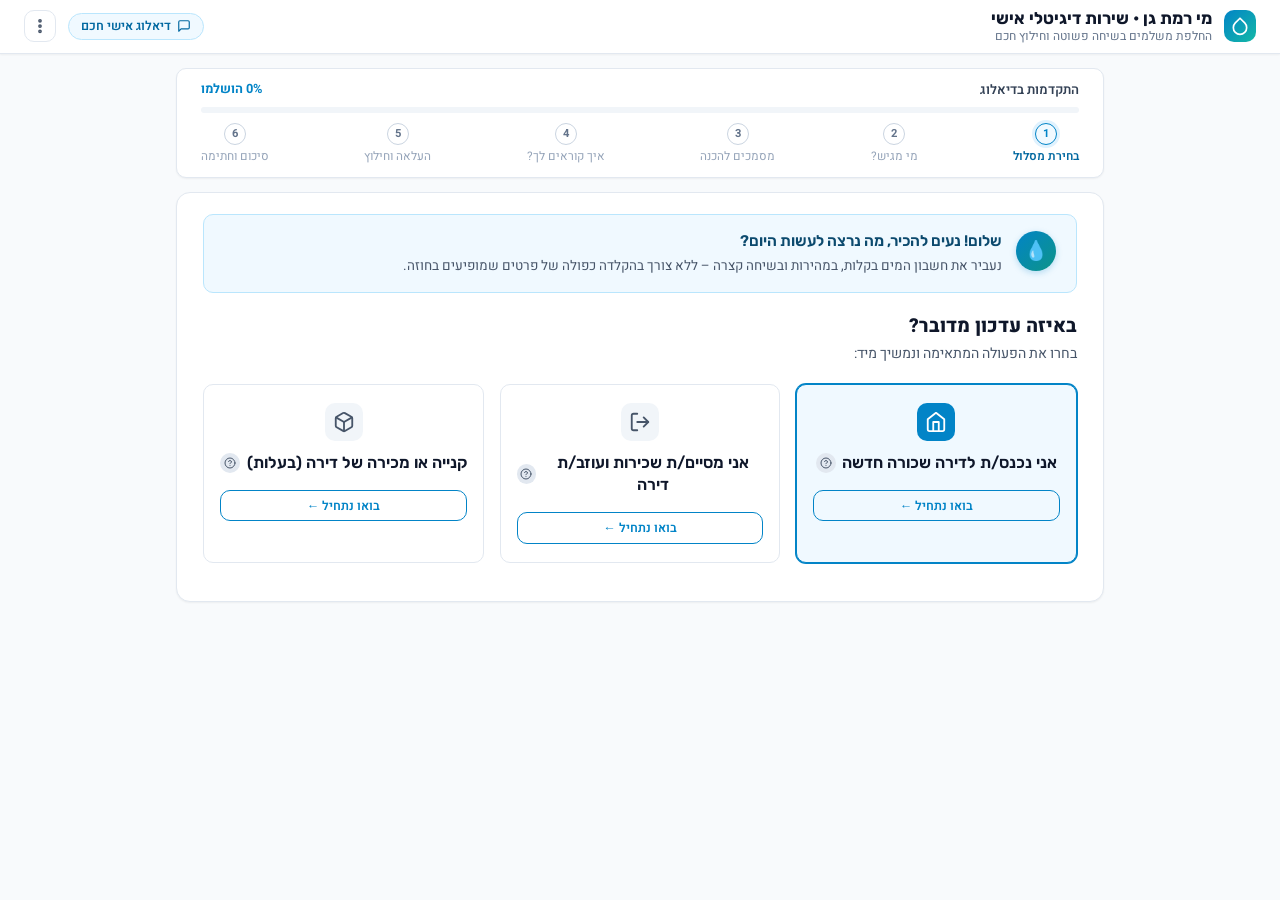
==== commit 893c489f: "feat: Set updated flow as default index.html, preserve legacy.html and link across all views and exp" ====
--- a/index.html
+++ b/index.html
@@ -3,26 +3,151 @@
 <head>
   <meta charset="UTF-8">
   <meta name="viewport" content="width=device-width, initial-scale=1.0">
-  <title>החלפת משלמים בדירה | תאגיד מי רמת גן</title>
-  <meta name="description" content="מערכת דיגיטלית חכמה, מהירה ופשוטה להחלפת משלמים בחשבון המים - מי רמת גן">
-  <link rel="stylesheet" href="css/styles.css">
+  <title>החלפת משלמים בדיאלוג חכם | תאגיד מי רמת גן</title>
+  <meta name="description" content="מערכת דיגיטלית חכמה, מהירה ופשוטה להחלפת משלמים - שיחה אישית וחילוץ אוטומטי">
+  <link rel="stylesheet" href="css/styles.css?v=20260924_1126">
+  <style>
+    /* Conversational UI Enhancements */
+    .chat-bubble-intro {
+      background: #f0f9ff;
+      border: 1px solid #bae6fd;
+      border-radius: var(--radius-md);
+      padding: 1rem 1.25rem;
+      margin-bottom: 1.25rem;
+      display: flex;
+      align-items: flex-start;
+      gap: 0.85rem;
+    }
+    .chat-avatar {
+      width: 40px;
+      height: 40px;
+      border-radius: 50%;
+      background: linear-gradient(135deg, var(--primary-600), var(--teal-600));
+      color: white;
+      display: flex;
+      align-items: center;
+      justify-content: center;
+      font-size: 1.2rem;
+      flex-shrink: 0;
+      box-shadow: 0 2px 6px rgba(2, 132, 199, 0.25);
+    }
+    .chat-bubble-content h3 {
+      font-size: 0.96rem;
+      color: var(--primary-900);
+      margin-bottom: 0.25rem;
+    }
+    .chat-bubble-content p {
+      font-size: 0.84rem;
+      color: var(--slate-600);
+      line-height: 1.45;
+      margin: 0;
+    }
+    .conversational-label {
+      font-size: 0.88rem;
+      font-weight: 700;
+      color: var(--slate-900);
+      margin-bottom: 0.35rem;
+      display: flex;
+      align-items: center;
+      gap: 0.35rem;
+    }
+    .conversational-sub {
+      font-size: 0.76rem;
+      font-weight: normal;
+      color: var(--slate-500);
+      margin-right: 0.35rem;
+    }
+    .doc-guidance-card {
+      background: #ffffff;
+      border: 1px solid var(--slate-200);
+      border-radius: var(--radius-md);
+      padding: 1rem;
+      transition: all 0.2s ease;
+      display: flex;
+      flex-direction: column;
+      gap: 0.5rem;
+    }
+    .doc-guidance-card:hover {
+      border-color: var(--primary-400);
+      box-shadow: 0 4px 14px rgba(2, 132, 199, 0.08);
+    }
+    .doc-sample-img-container {
+      width: 100%;
+      height: 115px;
+      border-radius: var(--radius-sm);
+      overflow: hidden;
+      background: #f1f5f9;
+      border: 1px solid var(--slate-200);
+      display: flex;
+      align-items: center;
+      justify-content: center;
+    }
+    .doc-sample-img-container img {
+      width: 100%;
+      height: 100%;
+      object-fit: cover;
+    }
+    .extracted-highlight-badge {
+      display: inline-flex;
+      align-items: center;
+      gap: 0.35rem;
+      background: #dcfce7;
+      color: #15803d;
+      border: 1px solid #86efac;
+      padding: 0.15rem 0.55rem;
+      border-radius: 999px;
+      font-size: 0.72rem;
+      font-weight: 700;
+    }
+    .dialogue-step-title {
+      font-size: 1.2rem;
+      color: var(--slate-900);
+      font-weight: 800;
+      margin-bottom: 0.25rem;
+    }
+    .dialogue-step-desc {
+      font-size: 0.88rem;
+      color: var(--slate-600);
+      margin-bottom: 1.25rem;
+    }
+    .data-comparison-table {
+      width: 100%;
+      border-collapse: collapse;
+      margin-bottom: 1.25rem;
+      background: #ffffff;
+      border-radius: var(--radius-md);
+      overflow: hidden;
+      border: 1.5px solid var(--slate-200);
+      box-shadow: 0 2px 10px rgba(15, 23, 42, 0.04);
+    }
+    .data-comparison-table th,
+    .data-comparison-table td {
+      padding: 0.8rem 1rem;
+      font-size: 0.88rem;
+      text-align: right;
+      border-bottom: 1px solid var(--slate-100);
+      vertical-align: middle;
+    }
+    .data-comparison-table tr:last-child th,
+    .data-comparison-table tr:last-child td {
+      border-bottom: none;
+    }
+    .data-comparison-table th {
+      background: #f8fafc;
+      color: var(--slate-700);
+      font-weight: 700;
+      width: 22%;
+      white-space: nowrap;
+      border-left: 1px solid var(--slate-100);
+    }
+    .data-comparison-table td {
+      color: var(--slate-900);
+    }
+    .data-comparison-table tr:hover td {
+      background: #f8fafc;
+    }
+  </style>
   <script>
-    window.goToStep = function(stepIndex) {
-      if (window.appState) {
-        window.appState.wizardStep = stepIndex;
-      }
-      document.querySelectorAll('.wizard-step-panel').forEach(function(p) {
-        p.style.display = 'none';
-      });
-      var target = document.getElementById('wizard-step-' + stepIndex);
-      if (target) {
-        target.style.display = 'block';
-      }
-      if (window.updateWizardUI) {
-        window.updateWizardUI();
-      }
-    };
-
     window.selectActionCard = function(cardElement) {
       if (!cardElement) return;
       var grid = cardElement.closest('.options-grid, .roles-grid') || cardElement.parentElement;
@@ -46,15 +171,15 @@
         </svg>
       </div>
       <div class="brand-text">
-        <h1>מי רמת גן • שירות דיגיטלי</h1>
-        <p>החלפת משלמים בנכס</p>
+        <h1>מי רמת גן • שירות דיגיטלי אישי</h1>
+        <p>החלפת משלמים בשיחה פשוטה וחילוץ חכם</p>
       </div>
     </div>
 
     <div class="header-actions">
       <div class="active-mode-badge" id="activeModeBadge">
-        <svg width="14" height="14" viewBox="0 0 24 24"><path d="M20 21v-2a4 4 0 0 0-4-4H8a4 4 0 0 0-4 4v2"></path><circle cx="12" cy="7" r="4"></circle></svg>
-        מסע נועה (טופס תושב)
+        <svg width="14" height="14" viewBox="0 0 24 24"><path d="M21 15a2 2 0 0 1-2 2H7l-4 4V5a2 2 0 0 1 2-2h14a2 2 0 0 1 2 2z"></path></svg>
+        דיאלוג אישי חכם
       </div>
 
       <!-- Discreet 3-dots Peer Review Navigation Menu -->
@@ -70,7 +195,7 @@
         <div class="dropdown-header">ניווט בדיקת עמיתים (Peer Review)</div>
         <button class="dropdown-item active" data-view-target="noa-wizard">
           <svg width="16" height="16" viewBox="0 0 24 24"><path d="M20 21v-2a4 4 0 0 0-4-4H8a4 4 0 0 0-4 4v2"></path><circle cx="12" cy="7" r="4"></circle></svg>
-          1. מסע נועה (טופס הגשה עצמאית)
+          1. מסלול דיאלוג חכם (ממשק תושב)
         </button>
         <button class="dropdown-item" data-view-target="sms-completion">
           <svg width="16" height="16" viewBox="0 0 24 24"><path d="M4 4h16c1.1 0 2 .9 2 2v12c0 1.1-.9 2-2 2H4c-1.1 0-2-.9-2-2V6c0-1.1.9-2 2-2z"></path><polyline points="22,6 12,13 2,6"></polyline></svg>
@@ -85,13 +210,13 @@
           4. דשבורד מנהל תפעול (Dashboard)
         </button>
         <div class="dropdown-divider"></div>
-        <a href="update.html" class="dropdown-item" style="color: var(--teal-700); text-decoration: none;">
-          <svg width="16" height="16" viewBox="0 0 24 24"><polygon points="13 2 3 14 12 14 11 22 21 10 12 10 13 2"></polygon></svg>
-          ⚡ מעבר לגרסה החכמה המקוצרת (update.html)
-        </a>
-        <a href="explanation.html" class="dropdown-item" style="color: var(--primary-700); text-decoration: none;">
+        <a href="explanation.html" class="dropdown-item" style="color: var(--teal-700); text-decoration: none;">
           <svg width="16" height="16" viewBox="0 0 24 24"><path d="M14 2H6a2 2 0 0 0-2 2v16a2 2 0 0 0 2 2h12a2 2 0 0 0 2-2V8z"></path><polyline points="14 2 14 8 20 8"></polyline><line x1="16" y1="13" x2="8" y2="13"></line><line x1="16" y1="17" x2="8" y2="17"></line></svg>
           📄 מסמך הסבר ועקרונות (explanation.html)
+        </a>
+        <a href="legacy.html" class="dropdown-item" style="color: var(--primary-700); text-decoration: none;">
+          <svg width="16" height="16" viewBox="0 0 24 24"><polyline points="9 14 4 9 9 4"></polyline><path d="M20 20v-7a4 4 0 0 0-4-4H4"></path></svg>
+          ⏪ צפייה בתהליך הישן (legacy.html)
         </a>
         <button class="dropdown-item" id="resetSimulationBtn" style="color: var(--danger-600);">
           <svg width="16" height="16" viewBox="0 0 24 24"><polyline points="1 4 1 10 7 10"></polyline><path d="M3.51 15a9 9 0 1 0 2.13-9.36L1 10"></path></svg>
@@ -104,54 +229,60 @@
   <main class="main-wrapper">
 
     <!-- ========================================== -->
-    <!-- MODULE 1: NOA'S JOURNEY (WIZARD)           -->
+    <!-- MODULE 1: CONVERSATIONAL SMART WIZARD      -->
     <!-- ========================================== -->
     <div id="view-noa-wizard" class="view-panel active">
 
-      <!-- Visual Step Progress Tracker -->
+      <!-- Conversational Progress Tracker (6 Steps) -->
       <div class="progress-container">
         <div class="progress-header">
-          <span class="progress-title">התקדמות בבקשה</span>
+          <span class="progress-title">התקדמות בדיאלוג</span>
           <span class="progress-percent" id="wizardProgressPercent"><span dir="ltr" id="progressPercentNum">0%</span> הושלמו</span>
         </div>
         <div class="progress-bar-bg">
-          <div class="progress-bar-fill" id="wizardProgressFill" style="width: 10%;"></div>
-        </div>
-        <div class="steps-indicator">
+          <div class="progress-bar-fill" id="wizardProgressFill" style="width: 0%;"></div>
+        </div>
+        <div class="steps-indicator" style="grid-template-columns: repeat(6, 1fr);">
           <div class="step-item active" onclick="goToStep(0)">
             <div class="step-bullet">1</div>
-            <span>בחירה והכנה</span>
+            <span>בחירת מסלול</span>
+          </div>
+          <div class="step-item" onclick="goToStep(1)">
+            <div class="step-bullet">2</div>
+            <span>מי מגיש?</span>
+          </div>
+          <div class="step-item" onclick="goToStep(2)">
+            <div class="step-bullet">3</div>
+            <span>מסמכים להכנה</span>
           </div>
           <div class="step-item" onclick="goToStep(3)">
-            <div class="step-bullet">2</div>
-            <span>פרטי זיהוי</span>
+            <div class="step-bullet">4</div>
+            <span>איך קוראים לך?</span>
           </div>
           <div class="step-item" onclick="goToStep(4)">
-            <div class="step-bullet">3</div>
-            <span>אימות קשר</span>
+            <div class="step-bullet">5</div>
+            <span>העלאה וחילוץ</span>
           </div>
           <div class="step-item" onclick="goToStep(5)">
-            <div class="step-bullet">4</div>
-            <span>פרטי הנכס</span>
-          </div>
-          <div class="step-item" onclick="goToStep(6)">
-            <div class="step-bullet">5</div>
-            <span>מונה ומסמכים</span>
-          </div>
-          <div class="step-item" onclick="goToStep(7)">
             <div class="step-bullet">6</div>
             <span>סיכום וחתימה</span>
           </div>
         </div>
       </div>
 
-      <!-- STEP 0: Action Selection (Hover ? on title for explanation) -->
+      <!-- STEP 0: Action Selection (Conversational) -->
       <div id="wizard-step-0" class="wizard-step-panel">
         <div class="card">
-          <div class="card-header-clean">
-            <h2>שלום! מה ברצונך לעשות?</h2>
-            <p>בחרו את סוג העדכון המבוקש</p>
-          </div>
+          <div class="chat-bubble-intro">
+            <div class="chat-avatar">💧</div>
+            <div class="chat-bubble-content">
+              <h3>שלום! נעים להכיר, מה נרצה לעשות היום?</h3>
+              <p>נעביר את חשבון המים בקלות, במהירות ובשיחה קצרה – ללא צורך בהקלדה כפולה של פרטים שמופיעים בחוזה.</p>
+            </div>
+          </div>
+
+          <div class="dialogue-step-title">באיזה עדכון מדובר?</div>
+          <div class="dialogue-step-desc">בחרו את הפעולה המתאימה ונמשיך מיד:</div>
 
           <div class="options-grid">
             <!-- Option 1: Start Tenancy (Active) -->
@@ -160,16 +291,16 @@
                 <svg width="22" height="22" viewBox="0 0 24 24"><path d="M3 9l9-7 9 7v11a2 2 0 0 1-2 2H5a2 2 0 0 1-2-2z"></path><polyline points="9 22 9 12 15 12 15 22"></polyline></svg>
               </div>
               <div class="card-title-row">
-                <h3 style="font-size: 1rem;">תחילת שכירות בדירה</h3>
+                <h3 style="font-size: 1rem;">אני נכנס/ת לדירה שכורה חדשה</h3>
                 <div class="tooltip-trigger" onclick="event.stopPropagation()">
                   <svg width="12" height="12" viewBox="0 0 24 24"><circle cx="12" cy="12" r="10"></circle><path d="M9.09 9a3 3 0 0 1 5.83 1c0 2-3 3-3 3"></path><line x1="12" y1="17" x2="12.01" y2="17"></line></svg>
                   <div class="tooltip-popup">
                     <div style="font-weight: 700; color: var(--primary-700); margin-bottom: 0.25rem;">תחילת שכירות בדירה</div>
-                    נכנסים לדירה שכורה חדשה ורוצים להעביר את חשבון המים על שמכם מיום הכניסה שסוכם בחוזה.
-                  </div>
-                </div>
-              </div>
-              <button type="button" class="btn btn-outline-primary btn-sm" onclick="event.stopPropagation(); selectActionCard(this.closest('.selection-card')); goToStep(1);" style="width: 100%; margin-top: 0.25rem;">המשך ←</button>
+                    נרשום את חשבון המים על שמכם מיום תחילת השכירות שנקבע בחוזה.
+                  </div>
+                </div>
+              </div>
+              <button type="button" class="btn btn-outline-primary btn-sm" onclick="event.stopPropagation(); selectActionCard(this.closest('.selection-card')); goToStep(1);" style="width: 100%; margin-top: 0.35rem;">בואו נתחיל ←</button>
             </div>
 
             <!-- Option 2: End Tenancy -->
@@ -178,46 +309,52 @@
                 <svg width="22" height="22" viewBox="0 0 24 24"><path d="M9 21H5a2 2 0 0 1-2-2V5a2 2 0 0 1 2-2h4"></path><polyline points="16 17 21 12 16 7"></polyline><line x1="21" y1="12" x2="9" y2="12"></line></svg>
               </div>
               <div class="card-title-row">
-                <h3 style="font-size: 1rem;">סיום שכירות ויציאה</h3>
+                <h3 style="font-size: 1rem;">אני מסיים/ת שכירות ועוזב/ת דירה</h3>
                 <div class="tooltip-trigger" onclick="event.stopPropagation()">
                   <svg width="12" height="12" viewBox="0 0 24 24"><circle cx="12" cy="12" r="10"></circle><path d="M9.09 9a3 3 0 0 1 5.83 1c0 2-3 3-3 3"></path><line x1="12" y1="17" x2="12.01" y2="17"></line></svg>
                   <div class="tooltip-popup">
                     <div style="font-weight: 700; color: var(--primary-700); margin-bottom: 0.25rem;">סיום שכירות ויציאה</div>
-                    עוזבים דירה שכורה ומעבירים את החשבון בחזרה לבעלי הנכס או לדיירים הבאים.
-                  </div>
-                </div>
-              </div>
-              <button type="button" class="btn btn-outline-primary btn-sm" onclick="event.stopPropagation(); selectActionCard(this.closest('.selection-card')); goToStep(1);" style="width: 100%; margin-top: 0.25rem;">המשך ←</button>
-            </div>
-
-            <!-- Option 3: Sale/Purchase -->
-            <div class="selection-card" onmouseenter="this.style.zIndex='99999'" onmouseleave="this.style.zIndex=''" onclick="selectActionCard(this); goToStep(1);">
+                    נעביר את חשבון המים בחזרה לבעלי הנכס.
+                  </div>
+                </div>
+              </div>
+              <button type="button" class="btn btn-outline-primary btn-sm" onclick="event.stopPropagation(); selectActionCard(this.closest('.selection-card')); goToStep(1);" style="width: 100%; margin-top: 0.35rem;">בואו נתחיל ←</button>
+            </div>
+
+            <!-- Option 3: Sale / Purchase of Property (Inactive Prototype) -->
+            <div class="selection-card" onmouseenter="this.style.zIndex='99999'" onmouseleave="this.style.zIndex=''" onclick="handleInactiveActionCard(event, this);">
               <div class="card-icon-wrap">
-                <svg width="22" height="22" viewBox="0 0 24 24"><rect x="2" y="7" width="20" height="14" rx="2" ry="2"></rect><path d="M16 21V5a2 2 0 0 0-2-2h-4a2 2 0 0 0-2 2v16"></path></svg>
+                <svg width="22" height="22" viewBox="0 0 24 24" fill="none" stroke="currentColor" stroke-width="2"><path d="M21 16V8a2 2 0 0 0-1-1.73l-7-4a2 2 0 0 0-2 0l-7 4A2 2 0 0 0 3 8v8a2 2 0 0 0 1 1.73l7 4a2 2 0 0 0 2 0l7-4A2 2 0 0 0 21 16z"></path><polyline points="3.27 6.96 12 12.01 20.73 6.96"></polyline><line x1="12" y1="22.08" x2="12" y2="12"></line></svg>
               </div>
               <div class="card-title-row">
-                <h3 style="font-size: 1rem;">מכירה או קניית נכס</h3>
+                <h3 style="font-size: 1rem;">קנייה או מכירה של דירה (בעלות)</h3>
                 <div class="tooltip-trigger" onclick="event.stopPropagation()">
                   <svg width="12" height="12" viewBox="0 0 24 24"><circle cx="12" cy="12" r="10"></circle><path d="M9.09 9a3 3 0 0 1 5.83 1c0 2-3 3-3 3"></path><line x1="12" y1="17" x2="12.01" y2="17"></line></svg>
                   <div class="tooltip-popup">
-                    <div style="font-weight: 700; color: var(--primary-700); margin-bottom: 0.25rem;">מכירה או קניית נכס</div>
-                    העברת בעלות קבועה על הנכס ברישומי התאגיד בין מוכרים לקונים.
-                  </div>
-                </div>
-              </div>
-              <button type="button" class="btn btn-outline-primary btn-sm" onclick="event.stopPropagation(); selectActionCard(this.closest('.selection-card')); goToStep(1);" style="width: 100%; margin-top: 0.25rem;">המשך ←</button>
-            </div>
-          </div>
-        </div>
-      </div>
-
-      <!-- STEP 1: Role Selection (Hover ? for explanation) -->
+                    <div style="font-weight: 700; color: var(--primary-700); margin-bottom: 0.25rem;">העברת בעלות בטאבו</div>
+                    העברת חשבון מים בעקבות עסקת מכר או רכישת נכס (מסלול זה בפיתוח).
+                  </div>
+                </div>
+              </div>
+              <button type="button" class="btn btn-outline-primary btn-sm" onclick="event.stopPropagation(); handleInactiveActionCard(event, this.closest('.selection-card'));" style="width: 100%; margin-top: 0.35rem;">בואו נתחיל ←</button>
+            </div>
+          </div>
+        </div>
+      </div>
+
+      <!-- STEP 1: Role Selection (Conversational) -->
       <div id="wizard-step-1" class="wizard-step-panel" style="display: none;">
         <div class="card">
-          <div class="card-header-clean">
-            <h2>מי מגיש את הבקשה?</h2>
-            <p>בחרו את הגורם שממלא את הטופס</p>
-          </div>
+          <div class="chat-bubble-intro">
+            <div class="chat-avatar">👤</div>
+            <div class="chat-bubble-content">
+              <h3>מי ממלא את הבקשה עבור הנכס?</h3>
+              <p>בחרו האם אתם מגישים את הבקשה בעצמכם או כמיופה כוח מטעמם של הדיירים.</p>
+            </div>
+          </div>
+
+          <div class="dialogue-step-title">מי מגיש את הבקשה?</div>
+          <div class="dialogue-step-desc">בחרו את הגורם שממלא את הטופס:</div>
 
           <div class="roles-grid">
             <div class="selection-card selected" onmouseenter="this.style.zIndex='99999'" onmouseleave="this.style.zIndex=''" onclick="selectActionCard(this); goToStep(2);">
@@ -230,7 +367,7 @@
                   <svg width="12" height="12" viewBox="0 0 24 24"><circle cx="12" cy="12" r="10"></circle><path d="M9.09 9a3 3 0 0 1 5.83 1c0 2-3 3-3 3"></path><line x1="12" y1="17" x2="12.01" y2="17"></line></svg>
                   <div class="tooltip-popup">
                     <div style="font-weight: 700; color: var(--primary-700); margin-bottom: 0.25rem;">אני בעצמי</div>
-                    מילוי עצמי של הדייר הנכנס. הפרטים שתמלאו יישמרו ישירות ולא תצטרכו להקלידם שוב.
+                    מילוי עצמי של הדייר הנכנס. הפרטים שתמלאו יישמרו ישירות ללא צורך בהקלדה כפולה.
                   </div>
                 </div>
               </div>
@@ -256,19 +393,25 @@
           </div>
 
           <div class="button-row">
-            <button class="btn btn-secondary btn-sm" onclick="goToStep(0)">→ חזרה</button>
-            <button class="btn btn-primary btn-sm" onclick="goToStep(2)">המשך להכנה ←</button>
-          </div>
-        </div>
-      </div>
-
-      <!-- STEP 2: Pre-flight Preparation Checklist (With rich image previews in hover popovers) -->
+            <button class="btn btn-secondary btn-sm" onclick="goToStep(0)">→ חזרה לבחירת פעולה</button>
+            <button class="btn btn-primary btn-sm" onclick="goToStep(2)">המשך לרשימת מסמכים ←</button>
+          </div>
+        </div>
+      </div>
+
+      <!-- STEP 2: Pre-flight Preparation Checklist -->
       <div id="wizard-step-2" class="wizard-step-panel" style="display: none;">
         <div class="card">
-          <div class="card-header-clean">
-            <h2>מה כדאי להכין מראש?</h2>
-            <p>רשימת המסמכים המלאה לסיום מהיר של הבקשה בדקות בודדות</p>
-          </div>
+          <div class="chat-bubble-intro">
+            <div class="chat-avatar">📄</div>
+            <div class="chat-bubble-content">
+              <h3>אילו מסמכים כדאי להכין מראש? הנה הרשימה המלאה עם דוגמאות:</h3>
+              <p>המערכת תחלץ מהם אוטומטית את רוב נתוני הנכס והקריאה. רחפו או לחצו על הסימן <strong>?</strong> כדי לראות תמונת דוגמה של כל מסמך ואיך לצלמו בצורה מיטבית.</p>
+            </div>
+          </div>
+
+          <div class="dialogue-step-title">מה כדאי להכין לפני שנתחיל?</div>
+          <div class="dialogue-step-desc">וודאו שהתמונות ברורות, מוארות היטב ושכל הפרטים קריאים:</div>
 
           <div class="checklist-container">
             <!-- Checklist Item 1: Contract -->
@@ -285,7 +428,7 @@
                       <div style="font-size: 0.78rem; color: var(--slate-700); line-height: 1.45; margin-bottom: 0.35rem;">קובץ PDF או צילום ברור של עמודי החוזה: פרטי הצדדים (השוכר והמשכיר), תאריך תחילת השכירות ועמוד החתימות.</div>
                       <div class="doc-visual-illustration">
                         <img src="assets/contract_sample.jpg" alt="דוגמה לחוזה שכירות חתום" class="doc-preview-img">
-                        <div style="font-size: 0.76rem; color: var(--slate-600); width: 100%;">עמוד ראשון, תאריכי השכירות ועמוד החתימות של שני הצדדים.</div>
+                        <div style="font-size: 0.74rem; color: var(--slate-600); width: 100%;">דוגמה: עמוד ראשון, תאריכי השכירות ועמוד החתימות.</div>
                       </div>
                     </div>
                   </div>
@@ -307,7 +450,7 @@
                       <div style="font-size: 0.78rem; color: var(--slate-700); line-height: 1.45; margin-bottom: 0.35rem;">צילום תעודת זהות וספח פתוח של מגיש הבקשה ושל בעל הנכס (המשכיר), כאשר כל הפרטים והתמונות קריאים בבירור.</div>
                       <div class="doc-visual-illustration">
                         <img src="assets/id_sample.jpg" alt="דוגמה לתעודת זהות וספח" class="doc-preview-img">
-                        <div style="font-size: 0.76rem; color: var(--slate-600); width: 100%;">תעודה מונחת על שולחן וספח פתוח שלך ושל המשכיר (בעל הנכס).</div>
+                        <div style="font-size: 0.74rem; color: var(--slate-600); width: 100%;">דוגמה: תעודה מונחת על שולחן וספח פתוח.</div>
                       </div>
                     </div>
                   </div>
@@ -329,7 +472,7 @@
                       <div style="font-size: 0.78rem; color: var(--slate-700); line-height: 1.45; margin-bottom: 0.35rem;">צילום ברור של לוח שעון המים המציג את כל ספרות הקריאה (השחורות והאדומות) ומספר המונה ביום הכניסה לדירה.</div>
                       <div class="doc-visual-illustration">
                         <img src="assets/meter_sample.jpg" alt="דוגמה לשעון מונה מים" class="doc-preview-img">
-                        <div style="font-size: 0.76rem; color: var(--slate-600); width: 100%;">ספרות שעון המים ביום קבלת המפתח (ספרות שחורות ואדומות).</div>
+                        <div style="font-size: 0.74rem; color: var(--slate-600); width: 100%;">דוגמה: ספרות שעון המים (שחורות ואדומות).</div>
                       </div>
                     </div>
                   </div>
@@ -347,11 +490,11 @@
                   <div class="tooltip-trigger" tabindex="0">
                     <svg width="12" height="12" viewBox="0 0 24 24"><circle cx="12" cy="12" r="10"></circle><path d="M9.09 9a3 3 0 0 1 5.83 1c0 2-3 3-3 3"></path><line x1="12" y1="17" x2="12.01" y2="17"></line></svg>
                     <div class="tooltip-popup">
-                      <div style="font-weight: 700; color: var(--primary-700); margin-bottom: 0.35rem;">איפה זה מופיע בחשבון המים?</div>
+                      <div style="font-weight: 700; color: var(--primary-700); margin-bottom: 0.35rem;">חשבון מים קודם / מספר נכס</div>
                       <div style="font-size: 0.78rem; color: var(--slate-700); line-height: 1.45; margin-bottom: 0.35rem;">מספר המופיע בחלקו העליון של חשבון המים של הנכס (תחת 'מספר כרטיס מים' או 'מספר נכס').</div>
                       <div class="doc-visual-illustration">
                         <img src="assets/water_bill_sample.jpg" alt="דוגמה לחשבון מים" class="doc-preview-img">
-                        <div style="font-size: 0.76rem; color: var(--slate-600); width: 100%;">בראש החשבון מימין: "מספר כרטיס מים" ו"מספר נכס".</div>
+                        <div style="font-size: 0.74rem; color: var(--slate-600); width: 100%;">בראש החשבון מימין: "מספר כרטיס מים" ו"מספר נכס".</div>
                       </div>
                     </div>
                   </div>
@@ -359,23 +502,21 @@
               </div>
             </div>
 
-            <!-- Checklist Item 5: Additional Adults Appendix for Water Quota -->
+            <!-- Checklist Item 5: Additional Adults Sefach -->
             <div class="checklist-item" onmouseenter="this.style.zIndex='99999'" onmouseleave="this.style.zIndex=''">
               <div class="item-number">5</div>
               <div class="item-content">
                 <div class="item-title-row">
-                  <h4>ספחי ת.ז של בגירים נוספים בדירה (הנחת מים)</h4>
+                  <h4>ספחי ת.ז של דיירים נוספים מעל גיל 18 בדירה</h4>
                   <span class="status-pill warning" style="font-size: 0.7rem;">רשות להנחה</span>
                   <div class="tooltip-trigger" tabindex="0">
                     <svg width="12" height="12" viewBox="0 0 24 24"><circle cx="12" cy="12" r="10"></circle><path d="M9.09 9a3 3 0 0 1 5.83 1c0 2-3 3-3 3"></path><line x1="12" y1="17" x2="12.01" y2="17"></line></svg>
                     <div class="tooltip-popup">
                       <div style="font-weight: 700; color: var(--primary-700); margin-bottom: 0.35rem;">ספחי דיירים נוספים בדירה</div>
-                      <div style="font-size: 0.78rem; color: var(--slate-700); line-height: 1.45; margin-bottom: 0.35rem;">
-                        צילום ספח תעודת זהות פתוח של כל בגיר מעל גיל 18 המתגורר בנכס, המציג את כתובת המגורים המעודכנת (ניתן לצרף מספר ספחים).
-                      </div>
+                      <div style="font-size: 0.78rem; color: var(--slate-700); line-height: 1.45; margin-bottom: 0.35rem;">צילום ספח תעודת זהות פתוח של כל בגיר מעל גיל 18 המתגורר בנכס, המציג את כתובת המגורים המעודכנת.</div>
                       <div class="doc-visual-illustration">
                         <img src="assets/id_sample.jpg" alt="דוגמה לספחי דיירים נוספים" class="doc-preview-img">
-                        <div style="font-size: 0.76rem; color: var(--slate-600); width: 100%;">ספח פתוח עם כתובת המגורים המעודכנת.</div>
+                        <div style="font-size: 0.74rem; color: var(--slate-600); width: 100%;">ספח פתוח עם כתובת המגורים המעודכנת.</div>
                       </div>
                     </div>
                   </div>
@@ -384,28 +525,36 @@
             </div>
           </div>
 
-          <!-- Clean Prompt -->
-          <p style="font-size: 0.92rem; font-weight: 600; color: var(--primary-700); margin: 0.85rem 0 0.35rem 0;">הכל מוכן? בואו נתחיל במילוי הפרטים.</p>
-
           <div class="button-row">
             <button class="btn btn-secondary btn-sm" onclick="goToStep(1)">→ חזרה לבחירת מגיש</button>
-            <button class="btn btn-primary btn-sm" onclick="goToStep(3)">בואו נתחיל! ←</button>
-          </div>
-        </div>
-      </div>
-
-      <!-- STEP 3: Personal Identification -->
+            <button class="btn btn-primary btn-sm" onclick="goToStep(3)">המסמכים מוכנים, בואו נתחיל להזין פרטים ←</button>
+          </div>
+        </div>
+      </div>
+
+      <!-- STEP 3: Conversational Identification & Contact (NO OTP!) -->
       <div id="wizard-step-3" class="wizard-step-panel" style="display: none;">
         <div class="card">
-          <div class="card-header-clean">
-            <h2>שלב 1: פרטי זיהוי אישיים</h2>
-            <p>הקלידו את פרטי הזיהוי כפי שמופיעים בתעודת הזהות</p>
+          <div class="chat-bubble-intro">
+            <div class="chat-avatar">👤</div>
+            <div class="chat-bubble-content">
+              <h3>נעים להכיר! איך קוראים לך ואיך נוכל לעדכן אותך?</h3>
+              <p>הקלידו את הפרטים הבסיסיים שלכם כדי שנוכל לשייך את הבקשה ולשלוח אליכם את האישור החתום (ללא צורך בקוד אימות OTP).</p>
+            </div>
           </div>
 
           <div class="form-grid">
+            <!-- First Name -->
             <div class="form-group">
-              <label class="form-label" for="inputFirstName">
-                שם פרטי <span class="required-star">*</span>
+              <label class="conversational-label" for="inputFirstName">
+                מה שמך הפרטי? <span class="required-star">*</span>
+                <div class="tooltip-trigger" tabindex="0">
+                  <svg width="12" height="12" viewBox="0 0 24 24"><circle cx="12" cy="12" r="10"></circle><path d="M9.09 9a3 3 0 0 1 5.83 1c0 2-3 3-3 3"></path><line x1="12" y1="17" x2="12.01" y2="17"></line></svg>
+                  <div class="tooltip-popup">
+                    <div style="font-weight: 700; color: var(--primary-700); margin-bottom: 0.25rem;">שם פרטי</div>
+                    שם פרטי בעברית כפי שמופיע בתעודת הזהות הרשמית של מגיש הבקשה.
+                  </div>
+                </div>
               </label>
               <div class="input-wrapper">
                 <input type="text" id="inputFirstName" class="form-input" placeholder="למשל: נועה" autocomplete="off">
@@ -416,9 +565,17 @@
               <div class="field-error-msg" id="firstNameErrorMsg"></div>
             </div>
 
+            <!-- Last Name -->
             <div class="form-group">
-              <label class="form-label" for="inputLastName">
-                שם משפחה <span class="required-star">*</span>
+              <label class="conversational-label" for="inputLastName">
+                ומה שם המשפחה? <span class="required-star">*</span>
+                <div class="tooltip-trigger" tabindex="0">
+                  <svg width="12" height="12" viewBox="0 0 24 24"><circle cx="12" cy="12" r="10"></circle><path d="M9.09 9a3 3 0 0 1 5.83 1c0 2-3 3-3 3"></path><line x1="12" y1="17" x2="12.01" y2="17"></line></svg>
+                  <div class="tooltip-popup">
+                    <div style="font-weight: 700; color: var(--primary-700); margin-bottom: 0.25rem;">שם משפחה</div>
+                    שם משפחה כפי שמופיע בתעודת הזהות.
+                  </div>
+                </div>
               </label>
               <div class="input-wrapper">
                 <input type="text" id="inputLastName" class="form-input" placeholder="למשל: לוי" autocomplete="off">
@@ -430,17 +587,18 @@
             </div>
           </div>
 
-          <div class="form-grid full-width">
+          <div class="form-grid">
+            <!-- ID Number -->
             <div class="form-group">
-              <label class="form-label" for="inputIdNumber">
-                מספר תעודת זהות (9 ספרות) <span class="required-star">*</span>
+              <label class="conversational-label" for="inputIdNumber">
+                מה מספר תעודת הזהות שלך? <span class="required-star">*</span>
                 <div class="tooltip-trigger" tabindex="0">
                   <svg width="12" height="12" viewBox="0 0 24 24"><circle cx="12" cy="12" r="10"></circle><path d="M9.09 9a3 3 0 0 1 5.83 1c0 2-3 3-3 3"></path><line x1="12" y1="17" x2="12.01" y2="17"></line></svg>
                   <div class="tooltip-popup">
-                    <div style="font-weight: 700; color: var(--primary-700); margin-bottom: 0.25rem;">איפה למצוא את מספר הזהות?</div>
+                    <div style="font-weight: 700; color: var(--primary-700); margin-bottom: 0.25rem;">איפה למצוא בתעודת הזהות?</div>
                     <div class="doc-visual-illustration">
-                      <img src="assets/id_sample.jpg" alt="דוגמה לתעודת זהות" class="doc-preview-img" style="height: 110px;">
-                      <div style="font-size: 0.74rem; color: var(--slate-600); width: 100%;">9 ספרות כולל ספרת ביקורת. אם המספר קצר יותר, יש להשלים אפסים משמאל.</div>
+                      <img src="assets/id_sample.jpg" alt="דוגמה לתעודת זהות" class="doc-preview-img" style="height: 100px;">
+                      <div style="font-size: 0.74rem; color: var(--slate-600); width: 100%;">9 ספרות רשומות בחזית התעודה.</div>
                     </div>
                   </div>
                 </div>
@@ -451,32 +609,16 @@
               </div>
               <div class="field-error-msg" id="idErrorMsg"></div>
             </div>
-          </div>
-
-          <div class="button-row">
-            <button class="btn btn-secondary btn-sm" onclick="goToStep(2)">→ חזרה להכנה</button>
-            <button class="btn btn-primary btn-sm" onclick="handleStep3Next()">המשך לאימות פרטי קשר ←</button>
-          </div>
-        </div>
-      </div>
-
-      <!-- STEP 4: Contact & OTP Verification -->
-      <div id="wizard-step-4" class="wizard-step-panel" style="display: none;">
-        <div class="card">
-          <div class="card-header-clean">
-            <h2>שלב 2: פרטי התקשרות ואימות מהיר</h2>
-            <p>לעדכון שוטף בסטטוס הבקשה וקבלת אישור החלפת המשלמים הסופי</p>
-          </div>
-
-          <div class="form-grid">
+
+            <!-- Phone Number -->
             <div class="form-group">
-              <label class="form-label" for="inputPhone">
-                טלפון נייד (10 ספרות, מתחיל ב-05) <span class="required-star">*</span>
+              <label class="conversational-label" for="inputPhone">
+                לאיזה מספר נייד נשלח עדכונים ואישור? <span class="required-star">*</span>
                 <div class="tooltip-trigger" tabindex="0">
                   <svg width="12" height="12" viewBox="0 0 24 24"><circle cx="12" cy="12" r="10"></circle><path d="M9.09 9a3 3 0 0 1 5.83 1c0 2-3 3-3 3"></path><line x1="12" y1="17" x2="12.01" y2="17"></line></svg>
                   <div class="tooltip-popup">
                     <div style="font-weight: 700; color: var(--primary-700); margin-bottom: 0.25rem;">עדכונים ב-SMS</div>
-                    למספר זה יישלחו קוד האימות, הודעת אישור על פתיחת הפנייה והודעה כשהטיפול יסתיים.
+                    למספר זה יישלחו הודעת אישור על פתיחת הפנייה והודעה כשהטיפול יסתיים בהצלחה.
                   </div>
                 </div>
               </label>
@@ -486,10 +628,13 @@
               </div>
               <div class="field-error-msg" id="phoneErrorMsg"></div>
             </div>
-
+          </div>
+
+          <!-- Email -->
+          <div class="form-grid full-width">
             <div class="form-group">
-              <label class="form-label" for="inputEmail">
-                כתובת אימייל <span class="required-star">*</span>
+              <label class="conversational-label" for="inputEmail">
+                מה כתובת האימייל שלך לקבלת המסמכים החתומים? <span class="required-star">*</span>
                 <div class="tooltip-trigger" tabindex="0">
                   <svg width="12" height="12" viewBox="0 0 24 24"><circle cx="12" cy="12" r="10"></circle><path d="M9.09 9a3 3 0 0 1 5.83 1c0 2-3 3-3 3"></path><line x1="12" y1="17" x2="12.01" y2="17"></line></svg>
                   <div class="tooltip-popup">
@@ -506,193 +651,25 @@
             </div>
           </div>
 
-          <!-- Compact OTP Simulation Box -->
-          <div style="background: var(--slate-50); border: 1px solid var(--slate-200); border-radius: var(--radius-md); padding: 0.85rem 1rem; margin-top: 0.65rem;">
-            <div style="display: flex; align-items: center; justify-content: space-between;">
-              <div>
-                <h4 style="font-size: 0.88rem; margin-bottom: 0.15rem;">אימות מהיר במסרון (קוד חד-פעמי)</h4>
-                <p style="font-size: 0.78rem; color: var(--slate-500);">נשלח קוד בן 4 ספרות לטלפון שהזנתם</p>
-              </div>
-              <button class="btn btn-outline-primary btn-sm" id="sendOtpBtn">שלחו לי קוד אימות</button>
-            </div>
-
-            <div id="otpInputSection" style="display: none; margin-top: 0.65rem; padding-top: 0.65rem; border-top: 1px dashed var(--slate-200);">
-              <div style="display: flex; align-items: center; gap: 0.65rem;">
-                <input type="text" id="inputOtpCode" class="form-input" style="max-width: 110px; text-align: center; font-size: 1.1rem; letter-spacing: 0.15em; font-family: monospace;" placeholder="1234" maxlength="4">
-                <button class="btn btn-primary btn-sm" id="verifyOtpBtn">אימות קוד</button>
-                <span style="font-size: 0.76rem; color: var(--teal-600); font-weight: 600;">(הקוד לסימולציה הוא 1234)</span>
-              </div>
-            </div>
-
-            <div id="otpSuccessNotice" style="display: none; align-items: center; gap: 0.4rem; margin-top: 0.5rem; color: var(--teal-700); font-weight: 600; font-size: 0.82rem;">
-              <svg width="16" height="16" viewBox="0 0 24 24"><polyline points="20 6 9 17 4 12"></polyline></svg>
-              הטלפון אומת בהצלחה!
-            </div>
-          </div>
-
           <div class="button-row">
-            <button class="btn btn-secondary btn-sm" onclick="goToStep(3)">→ חזרה לפרטי זיהוי</button>
-            <button class="btn btn-primary btn-sm" onclick="handleStep4Next()">המשך לפרטי הנכס ←</button>
-          </div>
-        </div>
-      </div>
-
-      <!-- STEP 5: Property Details & Water Card -->
-      <div id="wizard-step-5" class="wizard-step-panel" style="display: none;">
+            <button class="btn btn-secondary btn-sm" onclick="goToStep(2)">→ חזרה למסמכים להכנה</button>
+            <button class="btn btn-primary btn-sm" onclick="handleSmartStep3Next()">המשך להעלאת מסמכים ←</button>
+          </div>
+        </div>
+      </div>
+
+      <!-- STEP 4: Smart Upload & Instant Extraction Cards -->
+      <div id="wizard-step-4" class="wizard-step-panel" style="display: none;">
         <div class="card">
-          <div class="card-header-clean">
-            <h2>שלב 3: פרטי הדירה ותאריך כניסה</h2>
-            <p>הזנת כתובת הנכס, תאריך תחילת החזקה ומספר כרטיס מים</p>
-          </div>
-
-          <!-- Property Address -->
-          <div style="display: flex; align-items: center; justify-content: space-between; margin-bottom: 0.5rem;">
-            <h3 style="font-size: 0.95rem; color: var(--slate-900); margin: 0;">כתובת הדירה</h3>
-          </div>
-
-          <div class="form-grid" style="grid-template-columns: 1.2fr 1.5fr 0.65fr 0.65fr;">
-            <div class="form-group" style="position: relative;">
-              <label class="form-label" for="inputCity">עיר <span class="required-star">*</span></label>
-              <div class="input-wrapper">
-                <input type="text" id="inputCity" class="form-input" value="" placeholder="למשל: רמת גן" autocomplete="off">
-                <div class="input-feedback-icon">
-                  <svg width="16" height="16" viewBox="0 0 24 24"><path d="M21 10c0 7-9 13-9 13s-9-6-9-13a9 9 0 0 1 18 0z"></path></svg>
-                </div>
-              </div>
-              <div class="autocomplete-menu" id="cityAutocompleteMenu"></div>
-              <div class="field-error-msg" id="cityErrorMsg"></div>
-            </div>
-
-            <div class="form-group" style="position: relative;">
-              <label class="form-label" for="inputStreet">רחוב <span class="required-star">*</span></label>
-              <div class="input-wrapper">
-                <input type="text" id="inputStreet" class="form-input" value="" placeholder="למשל: ביאליק" autocomplete="off">
-                <div class="input-feedback-icon">
-                  <svg width="16" height="16" viewBox="0 0 24 24"><path d="M14 2H6a2 2 0 0 0-2 2v16a2 2 0 0 0 2 2h12a2 2 0 0 0 2-2V8z"></path></svg>
-                </div>
-              </div>
-              <div class="autocomplete-menu" id="streetAutocompleteMenu"></div>
-              <div class="field-error-msg" id="streetErrorMsg"></div>
-            </div>
-
-            <div class="form-group">
-              <label class="form-label" for="inputHouse">מס' בית <span class="required-star">*</span></label>
-              <input type="text" id="inputHouse" class="form-input" value="" style="padding-left: 0.5rem;" placeholder="מספר">
-              <div class="field-error-msg" id="houseErrorMsg"></div>
-            </div>
-
-            <div class="form-group">
-              <label class="form-label" for="inputApt">דירה</label>
-              <input type="text" id="inputApt" class="form-input" value="" style="padding-left: 0.5rem;" placeholder="מספר">
-            </div>
-          </div>
-
-          <!-- Private house checkbox -->
-          <div style="margin-top: -0.35rem; margin-bottom: 0.75rem;">
-            <label style="display: inline-flex; align-items: center; gap: 0.45rem; font-size: 0.8rem; color: var(--slate-600); cursor: pointer;">
-              <input type="checkbox" id="privateHouseCheckbox" style="accent-color: var(--primary-600);">
-              בית פרטי / צמוד קרקע (ללא מספר דירה)
-            </label>
-          </div>
-
-          <div style="height: 1px; background: var(--slate-100); margin: 0.75rem 0;"></div>
-
-          <!-- Entry Date & Water Card Number Grid -->
-          <div class="form-grid">
-            <!-- Entry Date -->
-            <div class="form-group">
-              <label class="form-label" for="inputEntryDate">
-                תאריך תחילת שכירות / כניסה <span class="required-star">*</span>
-                <div class="tooltip-trigger" tabindex="0">
-                  <svg width="12" height="12" viewBox="0 0 24 24"><circle cx="12" cy="12" r="10"></circle><path d="M9.09 9a3 3 0 0 1 5.83 1c0 2-3 3-3 3"></path><line x1="12" y1="17" x2="12.01" y2="17"></line></svg>
-                  <div class="tooltip-popup">
-                    <div style="font-weight: 700; color: var(--primary-700); margin-bottom: 0.25rem;">תאריך הכניסה בחוזה</div>
-                    התאריך הרשום בחוזה השכירות כיום תחילת החזקה. ממועד זה ואילך יחויב החשבון על שמכם.
-                  </div>
-                </div>
-              </label>
-              <div class="input-wrapper">
-                <input type="date" id="inputEntryDate" class="form-input" value="" style="padding-left: 0.5rem;">
-              </div>
-              <div class="field-error-msg" id="entryDateErrorMsg"></div>
-            </div>
-
-            <!-- Water Card Number / Property Number -->
-            <div class="form-group">
-              <label class="form-label" for="inputWaterCardNum">
-                מספר כרטיס מים / מספר נכס (רשות)
-                <div class="tooltip-trigger" tabindex="0">
-                  <svg width="12" height="12" viewBox="0 0 24 24"><circle cx="12" cy="12" r="10"></circle><path d="M9.09 9a3 3 0 0 1 5.83 1c0 2-3 3-3 3"></path><line x1="12" y1="17" x2="12.01" y2="17"></line></svg>
-                  <div class="tooltip-popup">
-                    <div style="font-weight: 700; color: var(--primary-700); margin-bottom: 0.25rem;">איפה למצוא בחשבון המים?</div>
-                    <div class="doc-visual-illustration">
-                      <img src="assets/water_bill_sample.jpg" alt="דוגמה לחשבון מים" class="doc-preview-img" style="height: 110px;">
-                      <div style="font-size: 0.74rem; color: var(--slate-600); width: 100%;">מופיע בראש החשבון של המשכיר מימין. מסייע לאתר את המונה ברגע.</div>
-                    </div>
-                  </div>
-                </div>
-              </label>
-              <div class="input-wrapper">
-                <input type="text" id="inputWaterCardNum" class="form-input" placeholder="למשל: 1048291" autocomplete="off">
-              </div>
-            </div>
-          </div>
-
-          <!-- Landlord Details Section -->
-          <div style="margin-top: 0.85rem; padding-top: 0.75rem; border-top: 1px solid var(--slate-100);">
-            <div style="display: flex; align-items: center; justify-content: space-between; margin-bottom: 0.45rem;">
-              <h3 style="font-size: 0.92rem; color: var(--slate-900); margin: 0;">פרטי המשכיר / בעל הנכס (הדייר היוצא)</h3>
-            </div>
-            
-            <div class="form-grid" style="grid-template-columns: 1.2fr 1fr 1fr;">
-              <div class="form-group">
-                <label class="form-label" for="inputLandlordName">שם מלא של המשכיר <span class="required-star">*</span></label>
-                <input type="text" id="inputLandlordName" class="form-input" placeholder="למשל: דוד כהן" autocomplete="off">
-                <div class="field-error-msg" id="landlordNameErrorMsg"></div>
-              </div>
-
-              <div class="form-group">
-                <label class="form-label" for="inputLandlordId">
-                  ת.ז של המשכיר <span class="required-star">*</span>
-                  <div class="tooltip-trigger" tabindex="0">
-                    <svg width="12" height="12" viewBox="0 0 24 24"><circle cx="12" cy="12" r="10"></circle><path d="M9.09 9a3 3 0 0 1 5.83 1c0 2-3 3-3 3"></path><line x1="12" y1="17" x2="12.01" y2="17"></line></svg>
-                    <div class="tooltip-popup">
-                      <div style="font-weight: 700; color: var(--primary-700); margin-bottom: 0.25rem;">תעודת זהות של בעל הנכס</div>
-                      מופיע בחוזה השכירות ובתעודת הזהות של המשכיר.
-                    </div>
-                  </div>
-                </label>
-                <div class="input-wrapper">
-                  <input type="text" id="inputLandlordId" class="form-input" placeholder="9 ספרות" maxlength="9" autocomplete="off">
-                  <div class="input-feedback-icon" id="landlordIdFeedbackIcon" style="display: none;"></div>
-                </div>
-                <div class="field-error-msg" id="landlordIdErrorMsg"></div>
-              </div>
-
-              <div class="form-group">
-                <label class="form-label" for="inputLandlordPhone">טלפון המשכיר (רשות)</label>
-                <input type="tel" id="inputLandlordPhone" class="form-input" placeholder="למשל: 050-1234567" autocomplete="off">
-                <div class="field-error-msg" id="landlordPhoneErrorMsg"></div>
-              </div>
-            </div>
-          </div>
-
-          <div class="button-row">
-            <button class="btn btn-secondary btn-sm" onclick="goToStep(4)">→ חזרה לפרטי קשר</button>
-            <button class="btn btn-primary btn-sm" onclick="handleStep5Next()">המשך לקריאת מונה ומסמכים ←</button>
-          </div>
-        </div>
-      </div>
-
-      <!-- STEP 6: Water Meter & Smart Document Uploads -->
-      <div id="wizard-step-6" class="wizard-step-panel" style="display: none;">
-        <div class="card">
-          <div class="card-header-clean">
-            <h2>שלב 4: קריאת מונה מים והעלאת מסמכים</h2>
-            <p>העלאה מהירה ובדיקה אוטומטית בזמן אמת</p>
-          </div>
-
-          <!-- Refined & Delicate Document Intake Status Bar - Order Matches Document Uploads Exactly -->
+          <div class="chat-bubble-intro">
+            <div class="chat-avatar">⚡</div>
+            <div class="chat-bubble-content">
+              <h3>מעולה! כעת נעלה את המסמכים שהכנו:</h3>
+              <p>לחצו על כרטיסי ההעלאה. המערכת תסרוק ותחלץ מהם את הנתונים תוך שניות.</p>
+            </div>
+          </div>
+
+          <!-- Document Intake Checklist Bar (Order matches upload cards) -->
           <div class="delicate-doc-checklist" id="delicateDocChecklist">
             <div class="delicate-checklist-title">
               <span class="pulse-dot"></span>
@@ -700,7 +677,6 @@
               <strong id="checklistOverallSummary" style="font-weight: 600; margin-right: auto; color: var(--primary-700);">ממתין להעלאת מסמכים</strong>
             </div>
             <div class="delicate-checklist-items">
-              <!-- 1. Meter Photo -->
               <div class="delicate-check-item" id="checkRowMeterPhoto">
                 <div class="delicate-item-icon">
                   <svg width="14" height="14" viewBox="0 0 24 24" fill="none" stroke="currentColor" stroke-width="2"><path d="M12 2.69l5.66 5.66a8 8 0 1 1-11.31 0z"></path></svg>
@@ -709,7 +685,6 @@
                 <span class="delicate-item-badge pending" id="statusMeterPhoto">טרם הועלה</span>
               </div>
 
-              <!-- 2. Contract -->
               <div class="delicate-check-item" id="checkRowContract">
                 <div class="delicate-item-icon">
                   <svg width="14" height="14" viewBox="0 0 24 24" fill="none" stroke="currentColor" stroke-width="2"><path d="M14 2H6a2 2 0 0 0-2 2v16a2 2 0 0 0 2 2h12a2 2 0 0 0 2-2V8z"></path><polyline points="14 2 14 8 20 8"></polyline><line x1="16" y1="13" x2="8" y2="13"></line><line x1="16" y1="17" x2="8" y2="17"></line></svg>
@@ -718,16 +693,14 @@
                 <span class="delicate-item-badge pending" id="statusContract">טרם הועלה</span>
               </div>
 
-              <!-- 3. Landlord ID -->
               <div class="delicate-check-item" id="checkRowOwnerId">
                 <div class="delicate-item-icon">
-                  <svg width="14" height="14" viewBox="0 0 24 24" fill="none" stroke="currentColor" stroke-width="2"><rect x="3" y="4" width="18" height="16" rx="2"></rect><circle cx="9" cy="10" r="2"></circle><line x1="15" y1="8" x2="17" y2="8"></line><line x1="15" y1="12" x2="17" y2="12"></line></svg>
+                  <svg width="14" height="14" viewBox="0 0 24 24" fill="none" stroke="currentColor" stroke-width="2"><rect x="3" y="4" width="18" height="16" rx="2"></rect><circle cx="9" cy="10" r="2"></circle></svg>
                 </div>
                 <span class="delicate-item-name">3. ת.ז משכיר</span>
                 <span class="delicate-item-badge pending" id="statusOwnerId">טרם הועלה</span>
               </div>
 
-              <!-- 4. Tenant ID -->
               <div class="delicate-check-item" id="checkRowTenantId">
                 <div class="delicate-item-icon">
                   <svg width="14" height="14" viewBox="0 0 24 24" fill="none" stroke="currentColor" stroke-width="2"><path d="M20 21v-2a4 4 0 0 0-4-4H8a4 4 0 0 0-4 4v2"></path><circle cx="12" cy="7" r="4"></circle></svg>
@@ -736,10 +709,9 @@
                 <span class="delicate-item-badge pending" id="statusTenantId">טרם הועלה</span>
               </div>
 
-              <!-- 5. Additional Sefach -->
               <div class="delicate-check-item optional" id="checkRowAdditional">
                 <div class="delicate-item-icon">
-                  <svg width="14" height="14" viewBox="0 0 24 24" fill="none" stroke="currentColor" stroke-width="2"><path d="M17 21v-2a4 4 0 0 0-4-4H5a4 4 0 0 0-4 4v2"></path><circle cx="9" cy="7" r="4"></circle><path d="M23 21v-2a4 4 0 0 0-3-3.87"></path><path d="M16 3.13a4 4 0 0 1 0 7.75"></path></svg>
+                  <svg width="14" height="14" viewBox="0 0 24 24" fill="none" stroke="currentColor" stroke-width="2"><path d="M17 21v-2a4 4 0 0 0-4-4H5a4 4 0 0 0-4 4v2"></path><circle cx="9" cy="7" r="4"></circle></svg>
                 </div>
                 <span class="delicate-item-name">5. ספחי דיירים</span>
                 <span class="delicate-item-badge optional" id="statusAdditional">רשות</span>
@@ -747,36 +719,17 @@
             </div>
           </div>
 
-          <!-- Water Meter Section -->
-          <div class="meter-section-row" style="display: grid; grid-template-columns: 1fr 1fr; gap: 1rem; margin: 0.85rem 0; align-items: start;">
-            <div class="form-group">
-              <label class="form-label" for="inputMeterReading">
-                קריאת מונה מים מיום הכניסה (מ"ק) <span class="required-star">*</span>
-                <div class="tooltip-trigger" tabindex="0">
-                  <svg width="12" height="12" viewBox="0 0 24 24"><circle cx="12" cy="12" r="10"></circle><path d="M9.09 9a3 3 0 0 1 5.83 1c0 2-3 3-3 3"></path><line x1="12" y1="17" x2="12.01" y2="17"></line></svg>
-                  <div class="tooltip-popup">
-                    <div style="font-weight: 700; color: var(--primary-700); margin-bottom: 0.25rem;">איך קוראים את שעון המים?</div>
-                    <div class="doc-visual-illustration">
-                      <img src="assets/meter_sample.jpg" alt="דוגמה למונה מים" class="doc-preview-img" style="height: 110px;">
-                      <div style="font-size: 0.74rem; color: var(--slate-600); width: 100%;">מעתיקים את כל הספרות שמופיעות על השעון (הספרות השחורות והאדומות).</div>
-                    </div>
-                  </div>
-                </div>
-              </label>
-              <div class="input-wrapper">
-                <input type="text" id="inputMeterReading" class="form-input" value="00384.2" placeholder="למשל: 00384.2">
-                <div class="input-feedback-icon">
-                  <svg width="16" height="16" viewBox="0 0 24 24"><circle cx="12" cy="7" r="7"></circle></svg>
-                </div>
-              </div>
-              <div class="field-error-msg" id="meterErrorMsg"></div>
-            </div>
-
-            <!-- Meter Photo Upload (Compact) -->
-            <div>
-              <label class="form-label">
-                צילום שעון מונה המים <span class="required-star">*</span>
-                <div class="tooltip-trigger" tabindex="0">
+          <!-- Single Column Upload Cards List -->
+          <div style="display: flex; flex-direction: column; gap: 0.65rem; margin: 0.85rem 0;">
+            
+            <!-- 1. Meter Photo Upload -->
+            <div class="upload-box-compact" id="meterPhotoUploadBox">
+              <div class="upload-compact-icon">
+                <svg width="18" height="18" viewBox="0 0 24 24" fill="none" stroke="currentColor" stroke-width="2"><path d="M23 19a2 2 0 0 1-2 2H3a2 2 0 0 1-2-2V8a2 2 0 0 1 2-2h4l2-3h6l2 3h4a2 2 0 0 1 2 2z"></path></svg>
+              </div>
+              <div class="upload-compact-content" style="display: flex; align-items: center; gap: 0.4rem; flex-wrap: wrap;">
+                <span class="upload-compact-title">1. העלו צילום של שעון מונה המים <span class="required-star">*</span></span>
+                <div class="tooltip-trigger" tabindex="0" onclick="event.stopPropagation();">
                   <svg width="12" height="12" viewBox="0 0 24 24"><circle cx="12" cy="12" r="10"></circle><path d="M9.09 9a3 3 0 0 1 5.83 1c0 2-3 3-3 3"></path><line x1="12" y1="17" x2="12.01" y2="17"></line></svg>
                   <div class="tooltip-popup">
                     <div style="font-weight: 700; color: var(--primary-700); margin-bottom: 0.25rem;">צילום ברור של השעון</div>
@@ -786,28 +739,18 @@
                     </div>
                   </div>
                 </div>
-              </label>
-              <div class="upload-box-compact" id="meterPhotoUploadBox">
-                <div class="upload-compact-icon">
-                  <svg width="16" height="16" viewBox="0 0 24 24" fill="none" stroke="currentColor" stroke-width="2"><path d="M23 19a2 2 0 0 1-2 2H3a2 2 0 0 1-2-2V8a2 2 0 0 1 2-2h4l2-3h6l2 3h4a2 2 0 0 1 2 2z"></path></svg>
-                </div>
-                <div class="upload-compact-content">
-                  <div class="upload-compact-title">העלאת צילום מונה</div>
-                  <div class="upload-compact-sub">לחצו לבחירת תמונה</div>
-                </div>
-                <div class="upload-compact-badge" id="meterPhotoBadge">העלאה +</div>
-              </div>
-            </div>
-          </div>
-
-          <!-- Compact 2x2 Grid for Other Documents -->
-          <div style="font-size: 0.85rem; font-weight: 700; color: var(--slate-800); margin: 0.65rem 0 0.45rem 0;">מסמכי ההתקשרות והזיהוי:</div>
-          <div class="docs-compact-grid">
-            <!-- 1. Contract Upload -->
-            <div class="doc-compact-slot">
-              <label class="form-label">
-                1. חוזה שכירות חתום <span class="required-star">*</span>
-                <div class="tooltip-trigger" tabindex="0">
+              </div>
+              <div class="upload-compact-badge" id="meterPhotoBadge">העלאה +</div>
+            </div>
+
+            <!-- 2. Contract Upload -->
+            <div class="upload-box-compact" id="contractUploadBox">
+              <div class="upload-compact-icon">
+                <svg width="18" height="18" viewBox="0 0 24 24" fill="none" stroke="currentColor" stroke-width="2"><path d="M14 2H6a2 2 0 0 0-2 2v16a2 2 0 0 0 2 2h12a2 2 0 0 0 2-2V8z"></path><polyline points="14 2 14 8 20 8"></polyline><line x1="16" y1="13" x2="8" y2="13"></line><line x1="16" y1="17" x2="8" y2="17"></line></svg>
+              </div>
+              <div class="upload-compact-content" style="display: flex; align-items: center; gap: 0.4rem; flex-wrap: wrap;">
+                <span class="upload-compact-title">2. העלו חוזה שכירות חתום <span class="required-star">*</span></span>
+                <div class="tooltip-trigger" tabindex="0" onclick="event.stopPropagation();">
                   <svg width="12" height="12" viewBox="0 0 24 24"><circle cx="12" cy="12" r="10"></circle><path d="M9.09 9a3 3 0 0 1 5.83 1c0 2-3 3-3 3"></path><line x1="12" y1="17" x2="12.01" y2="17"></line></svg>
                   <div class="tooltip-popup">
                     <div style="font-weight: 700; color: var(--primary-700); margin-bottom: 0.25rem;">עמודי החוזה הנדרשים</div>
@@ -817,24 +760,18 @@
                     </div>
                   </div>
                 </div>
-              </label>
-              <div class="upload-box-compact" id="contractUploadBox">
-                <div class="upload-compact-icon">
-                  <svg width="16" height="16" viewBox="0 0 24 24" fill="none" stroke="currentColor" stroke-width="2"><path d="M14 2H6a2 2 0 0 0-2 2v16a2 2 0 0 0 2 2h12a2 2 0 0 0 2-2V8z"></path><polyline points="14 2 14 8 20 8"></polyline></svg>
-                </div>
-                <div class="upload-compact-content">
-                  <div class="upload-compact-title">חוזה שכירות</div>
-                  <div class="upload-compact-sub">PDF או תמונת עמודים</div>
-                </div>
-                <div class="upload-compact-badge" id="contractBadge">העלאה +</div>
-              </div>
-            </div>
-
-            <!-- 2. Landlord ID Upload -->
-            <div class="doc-compact-slot">
-              <label class="form-label">
-                2. ת.ז + ספח של המשכיר <span class="required-star">*</span>
-                <div class="tooltip-trigger" tabindex="0">
+              </div>
+              <div class="upload-compact-badge" id="contractBadge">העלאה +</div>
+            </div>
+
+            <!-- 3. Landlord ID Upload -->
+            <div class="upload-box-compact" id="ownerIdUploadBox">
+              <div class="upload-compact-icon">
+                <svg width="18" height="18" viewBox="0 0 24 24" fill="none" stroke="currentColor" stroke-width="2"><rect x="3" y="4" width="18" height="16" rx="2"></rect><circle cx="9" cy="10" r="2"></circle></svg>
+              </div>
+              <div class="upload-compact-content" style="display: flex; align-items: center; gap: 0.4rem; flex-wrap: wrap;">
+                <span class="upload-compact-title">3. העלו ת.ז וספח של המשכיר <span class="required-star">*</span></span>
+                <div class="tooltip-trigger" tabindex="0" onclick="event.stopPropagation();">
                   <svg width="12" height="12" viewBox="0 0 24 24"><circle cx="12" cy="12" r="10"></circle><path d="M9.09 9a3 3 0 0 1 5.83 1c0 2-3 3-3 3"></path><line x1="12" y1="17" x2="12.01" y2="17"></line></svg>
                   <div class="tooltip-popup">
                     <div style="font-weight: 700; color: var(--primary-700); margin-bottom: 0.25rem;">תעודת זהות וספח פתוח</div>
@@ -844,24 +781,18 @@
                     </div>
                   </div>
                 </div>
-              </label>
-              <div class="upload-box-compact" id="ownerIdUploadBox">
-                <div class="upload-compact-icon">
-                  <svg width="16" height="16" viewBox="0 0 24 24" fill="none" stroke="currentColor" stroke-width="2"><rect x="3" y="4" width="18" height="16" rx="2"></rect><circle cx="9" cy="10" r="2"></circle></svg>
-                </div>
-                <div class="upload-compact-content">
-                  <div class="upload-compact-title">ת.ז וספח משכיר</div>
-                  <div class="upload-compact-sub">צילום ברור ומלא</div>
-                </div>
-                <div class="upload-compact-badge" id="ownerIdBadge">העלאה +</div>
-              </div>
-            </div>
-
-            <!-- 3. Tenant ID Upload -->
-            <div class="doc-compact-slot">
-              <label class="form-label">
-                3. ת.ז + ספח של השוכר/ת <span class="required-star">*</span>
-                <div class="tooltip-trigger" tabindex="0">
+              </div>
+              <div class="upload-compact-badge" id="ownerIdBadge">העלאה +</div>
+            </div>
+
+            <!-- 4. Tenant ID Upload -->
+            <div class="upload-box-compact" id="tenantIdUploadBox">
+              <div class="upload-compact-icon">
+                <svg width="18" height="18" viewBox="0 0 24 24" fill="none" stroke="currentColor" stroke-width="2"><path d="M20 21v-2a4 4 0 0 0-4-4H8a4 4 0 0 0-4 4v2"></path><circle cx="12" cy="7" r="4"></circle></svg>
+              </div>
+              <div class="upload-compact-content" style="display: flex; align-items: center; gap: 0.4rem; flex-wrap: wrap;">
+                <span class="upload-compact-title">4. העלו ת.ז וספח של השוכר/ת <span class="required-star">*</span></span>
+                <div class="tooltip-trigger" tabindex="0" onclick="event.stopPropagation();">
                   <svg width="12" height="12" viewBox="0 0 24 24"><circle cx="12" cy="12" r="10"></circle><path d="M9.09 9a3 3 0 0 1 5.83 1c0 2-3 3-3 3"></path><line x1="12" y1="17" x2="12.01" y2="17"></line></svg>
                   <div class="tooltip-popup">
                     <div style="font-weight: 700; color: var(--primary-700); margin-bottom: 0.25rem;">תעודת זהות וספח של מגיש הבקשה</div>
@@ -871,156 +802,284 @@
                     </div>
                   </div>
                 </div>
-              </label>
-              <div class="upload-box-compact" id="tenantIdUploadBox">
-                <div class="upload-compact-icon">
-                  <svg width="16" height="16" viewBox="0 0 24 24" fill="none" stroke="currentColor" stroke-width="2"><path d="M20 21v-2a4 4 0 0 0-4-4H8a4 4 0 0 0-4 4v2"></path><circle cx="12" cy="7" r="4"></circle></svg>
-                </div>
-                <div class="upload-compact-content">
-                  <div class="upload-compact-title">ת.ז וספח שוכר/ת</div>
-                  <div class="upload-compact-sub">של מגיש/ת הבקשה</div>
-                </div>
-                <div class="upload-compact-badge" id="tenantIdBadge">העלאה +</div>
-              </div>
-            </div>
-
-            <!-- 4. Additional Adults ID / Sefach (Multiple Upload Support) -->
-            <div class="doc-compact-slot">
-              <label class="form-label">
-                4. ספחי בגירים נוספים (רשות)
-                <div class="tooltip-trigger" tabindex="0">
+              </div>
+              <div class="upload-compact-badge" id="tenantIdBadge">העלאה +</div>
+            </div>
+
+          </div>
+
+          <!-- Divider & Spacing between Mandatory Docs (1-4) and Optional Doc (5) -->
+          <div style="margin-top: 1.5rem; padding-top: 1.15rem; border-top: 1.5px dashed var(--slate-200);">
+            <div style="font-size: 0.8rem; color: var(--primary-900); background: #f0f9ff; border: 1px solid #bae6fd; border-radius: var(--radius-sm); padding: 0.55rem 0.75rem; margin-bottom: 0.65rem; display: flex; align-items: center; gap: 0.45rem;">
+              <span style="font-size: 1rem;">💡</span>
+              <span><strong>מומלץ כדי לחסוך בחשבון:</strong> צירוף ספח לכל בגיר מעל גיל 18 המתגורר בדירה מבטיח קבלת מכסת מים מוגדלת בתעריף המוזל.</span>
+            </div>
+
+            <!-- 5. Additional Sefach (Optional) -->
+            <div class="upload-box-compact" id="additionalIdUploadBox">
+              <div class="upload-compact-icon">
+                <svg width="18" height="18" viewBox="0 0 24 24" fill="none" stroke="currentColor" stroke-width="2"><path d="M17 21v-2a4 4 0 0 0-4-4H5a4 4 0 0 0-4 4v2"></path><circle cx="9" cy="7" r="4"></circle><path d="M23 21v-2a4 4 0 0 0-3-3.87"></path><path d="M16 3.13a4 4 0 0 1 0 7.75"></path></svg>
+              </div>
+              <div class="upload-compact-content" style="display: flex; align-items: center; gap: 0.4rem; flex-wrap: wrap;">
+                <span class="upload-compact-title">5. ספחי בגירים נוספים להנחת מים</span>
+                <span class="status-pill optional" style="font-size: 0.7rem; font-weight: 600; padding: 0.1rem 0.45rem; background: var(--slate-100); color: var(--slate-600); border-radius: 999px;">רשות</span>
+                <div class="tooltip-trigger" tabindex="0" onclick="event.stopPropagation();">
                   <svg width="12" height="12" viewBox="0 0 24 24"><circle cx="12" cy="12" r="10"></circle><path d="M9.09 9a3 3 0 0 1 5.83 1c0 2-3 3-3 3"></path><line x1="12" y1="17" x2="12.01" y2="17"></line></svg>
                   <div class="tooltip-popup">
                     <div style="font-weight: 700; color: var(--primary-700); margin-bottom: 0.25rem;">ספחי דיירים נוספים בדירה</div>
                     <div style="font-size: 0.76rem; color: var(--slate-700); line-height: 1.4; margin-bottom: 0.35rem;">
-                      צילום ספח תעודת זהות פתוח של כל בגיר מעל גיל 18 המתגורר בדירה (ניתן להעלות מספר ספחים).
+                      צילום ספח תעודת זהות פתוח של כל בגיר מעל גיל 18 המתגורר בדירה (ניתן לצרף מספר ספחים).
                     </div>
                     <div class="doc-visual-illustration">
-                      <img src="assets/id_sample.jpg" alt="דוגמה לספחי דיירים נוספים" class="doc-preview-img" style="height: 100px;">
+                      <img src="assets/israeli_biometric_id_sefach_v2.jpg" alt="דוגמה לספחי דיירים נוספים" class="doc-preview-img" style="height: 100px;">
                       <div style="font-size: 0.74rem; color: var(--slate-600); width: 100%;">ספח פתוח עם כתובת המגורים המעודכנת.</div>
                     </div>
                   </div>
                 </div>
-              </label>
-              <div class="upload-box-compact" id="additionalIdUploadBox">
-                <div class="upload-compact-icon">
-                  <svg width="16" height="16" viewBox="0 0 24 24" fill="none" stroke="currentColor" stroke-width="2"><path d="M17 21v-2a4 4 0 0 0-4-4H5a4 4 0 0 0-4 4v2"></path><circle cx="9" cy="7" r="4"></circle><path d="M23 21v-2a4 4 0 0 0-3-3.87"></path><path d="M16 3.13a4 4 0 0 1 0 7.75"></path></svg>
-                </div>
-                <div class="upload-compact-content">
-                  <div class="upload-compact-title">ספחי דיירים נוספים</div>
-                  <div class="upload-compact-sub" id="additionalSefachSubText">לחצו להוספת ספח</div>
-                </div>
-                <div class="upload-compact-badge optional" id="additionalIdBadge">+ הוסף ספח</div>
-              </div>
-            </div>
-          </div>
-
-          <!-- Dynamic Multi-file List for Additional Sefach files -->
-          <div id="additionalSefachFilesList" style="display: none; margin-top: 0.4rem; padding: 0.4rem 0.6rem; background: var(--slate-50); border: 1px dashed var(--slate-200); border-radius: var(--radius-sm);">
-            <div style="display: flex; align-items: center; justify-content: space-between; margin-bottom: 0.35rem;">
-              <span style="font-size: 0.75rem; font-weight: 700; color: var(--slate-700);">קבצי ספחים שצורפו:</span>
-              <button type="button" class="btn btn-secondary btn-sm" id="addMoreSefachBtn" style="font-size: 0.7rem; padding: 0.15rem 0.45rem;">+ הוסף ספח נוסף</button>
-            </div>
-            <div id="sefachChipsContainer" style="display: flex; flex-wrap: wrap; gap: 0.35rem;"></div>
+              </div>
+              <div class="upload-compact-badge optional" id="additionalIdBadge">+ הוסף ספח</div>
+            </div>
+
+            <!-- Dynamic Multi-file Chips for Additional Sefach -->
+            <div id="additionalSefachFilesList" style="display: none; margin-top: 0.4rem; padding: 0.4rem 0.6rem; background: var(--slate-50); border: 1px dashed var(--slate-200); border-radius: var(--radius-sm);">
+              <div style="display: flex; align-items: center; justify-content: space-between; margin-bottom: 0.35rem;">
+                <span style="font-size: 0.75rem; font-weight: 700; color: var(--slate-700);">קבצי ספחים שצורפו:</span>
+                <button type="button" class="btn btn-secondary btn-sm" id="addMoreSefachBtn" style="font-size: 0.7rem; padding: 0.15rem 0.45rem;">+ הוסף ספח נוסף</button>
+              </div>
+              <div id="sefachChipsContainer" style="display: flex; flex-wrap: wrap; gap: 0.35rem;"></div>
+            </div>
           </div>
 
           <div class="field-error-msg" id="docsRequiredErrorMsg" style="margin-top: 0.6rem; text-align: center;"></div>
 
-          <!-- Residents Count Dropdown -->
-          <div style="margin-top: 0.75rem; background: var(--primary-50); border: 1px solid var(--primary-200); border-radius: var(--radius-md); padding: 0.65rem 0.9rem;">
-            <div style="display: flex; align-items: center; justify-content: space-between; flex-wrap: wrap; gap: 0.5rem;">
+          <!-- Fast OCR Extraction Preview Box -->
+          <div id="extractionLiveBox" style="display: none; margin-top: 0.85rem; padding: 0.85rem 1rem; background: #f0fdf4; border: 1.5px solid #86efac; border-radius: var(--radius-md);">
+            <div style="display: flex; align-items: center; gap: 0.5rem; color: #15803d; font-weight: 700; font-size: 0.88rem; margin-bottom: 0.4rem;">
+              <svg width="18" height="18" viewBox="0 0 24 24" fill="none" stroke="currentColor" stroke-width="2.5"><polyline points="20 6 9 17 4 12"></polyline></svg>
+              הנתונים חולצו בהצלחה מהמסמכים!
+            </div>
+            <div style="font-size: 0.8rem; color: #334155; line-height: 1.5;">
+              זוהתה כתובת הדירה: <strong>ביאליק 42 דירה 7, רמת גן</strong> | קריאת מונה: <strong>00384.2 מ"ק</strong> | משכיר: <strong>דוד כהן (ת.ז: 058765432)</strong>
+            </div>
+          </div>
+
+          <div class="button-row">
+            <button class="btn btn-secondary btn-sm" onclick="goToStep(3)">→ חזרה לפרטי זיהוי</button>
+            <button class="btn btn-primary btn-sm" onclick="handleSmartStep4Next()">בואו נאשר את הנתונים שנשלפו ←</button>
+          </div>
+        </div>
+      </div>
+
+      <!-- STEP 5: Full Conversational Summary, Inline Edit & Digital Signature -->
+      <div id="wizard-step-5" class="wizard-step-panel" style="display: none;">
+        <div class="card">
+          <div class="review-step-container">
+            <div class="chat-bubble-intro">
+            <div class="chat-avatar" style="display: flex; align-items: center; justify-content: center; background: #e0f2fe; color: var(--primary-700);">
+              <svg width="22" height="22" viewBox="0 0 24 24" fill="none" stroke="currentColor" stroke-width="2"><path d="M14 2H6a2 2 0 0 0-2 2v16a2 2 0 0 0 2 2h12a2 2 0 0 0 2-2V8z"></path><polyline points="14 2 14 8 20 8"></polyline><line x1="16" y1="13" x2="8" y2="13"></line><line x1="16" y1="17" x2="8" y2="17"></line></svg>
+            </div>
+            <div class="chat-bubble-content">
+              <h3>הנה סיכום מלא של כל פרטי הבקשה – בדקו שהכל מדויק לפני החתימה:</h3>
+              <p>ריכזנו את הפרטים שהזנתם יחד עם הנתונים שחולצו מהמסמכים לפי קטגוריות. ניתן לערוך כל מקטע בלחיצה על כפתור <strong>עריכה ✎</strong>.</p>
+            </div>
+          </div>
+
+          <div class="dialogue-step-title">סיכום פרטי הבקשה וחתימה דיגיטלית</div>
+          <div class="dialogue-step-desc">בדקו את הנתונים לפי קטגוריות, תמיד ניתן לחזור ולערוך:</div>
+
+          <!-- 4 Clean Categorized Cards Grid -->
+          <div class="review-categories-grid">
+
+            <!-- Category 1: Applicant Details (הפרטים שלך) -->
+            <div class="review-category-card">
+              <div class="review-category-header">
+                <div style="display: flex; align-items: center; gap: 0.45rem;">
+                  <span class="review-cat-icon">
+                    <svg width="16" height="16" viewBox="0 0 24 24" fill="none" stroke="currentColor" stroke-width="2"><path d="M20 21v-2a4 4 0 0 0-4-4H8a4 4 0 0 0-4 4v2"></path><circle cx="12" cy="7" r="4"></circle></svg>
+                  </span>
+                  <span style="font-size: 0.9rem; font-weight: 800; color: var(--slate-900);">1. הפרטים שלך (השוכר/ת)</span>
+                </div>
+                <button type="button" class="btn btn-secondary btn-sm" onclick="goToStep(3)" style="font-size: 0.74rem; padding: 0.2rem 0.55rem;">עריכה ✎</button>
+              </div>
+              <div class="review-category-body">
+                <div class="review-field-row">
+                  <span class="review-field-label">שם מלא:</span>
+                  <strong class="review-field-val" id="sumName">נועה לוי</strong>
+                </div>
+                <div class="review-field-row">
+                  <span class="review-field-label">מספר זהות:</span>
+                  <span class="review-field-val" id="sumId" style="font-family: monospace; font-weight: 700;">318765432</span>
+                </div>
+                <div class="review-field-row">
+                  <span class="review-field-label">פרטי קשר:</span>
+                  <span class="review-field-val"><span id="sumPhone">054-8765432</span> • <span id="sumEmail">noa.levi@example.com</span></span>
+                </div>
+              </div>
+            </div>
+
+            <!-- Category 2: Property Details (פרטי הדירה) -->
+            <div class="review-category-card">
+              <div class="review-category-header">
+                <div style="display: flex; align-items: center; gap: 0.45rem;">
+                  <span class="review-cat-icon">
+                    <svg width="16" height="16" viewBox="0 0 24 24" fill="none" stroke="currentColor" stroke-width="2"><path d="M3 9l9-7 9 7v11a2 2 0 0 1-2 2H5a2 2 0 0 1-2-2z"></path><polyline points="9 22 9 12 15 12 15 22"></polyline></svg>
+                  </span>
+                  <span style="font-size: 0.9rem; font-weight: 800; color: var(--slate-900);">2. פרטי הדירה והמועד</span>
+                </div>
+                <button type="button" class="btn btn-secondary btn-sm" onclick="goToStep(4)" style="font-size: 0.74rem; padding: 0.2rem 0.55rem;">עריכה ✎</button>
+              </div>
+              <div class="review-category-body">
+                <div class="review-field-row">
+                  <span class="review-field-label">כתובת הדירה:</span>
+                  <div style="display: flex; align-items: center; gap: 0.35rem; flex-wrap: wrap;">
+                    <strong class="review-field-val" id="sumAddress">רחוב ביאליק 42, דירה 7, רמת גן</strong>
+                    <span class="extracted-highlight-badge" style="font-size: 0.68rem; padding: 0.05rem 0.4rem;">
+                      <svg width="11" height="11" viewBox="0 0 24 24" fill="none" stroke="currentColor" stroke-width="3"><polyline points="20 6 9 17 4 12"></polyline></svg>
+                      חולץ מהחוזה
+                    </span>
+                  </div>
+                </div>
+                <div class="review-field-row">
+                  <span class="review-field-label">תאריך כניסה:</span>
+                  <div style="display: flex; align-items: center; gap: 0.35rem; flex-wrap: wrap;">
+                    <strong class="review-field-val" id="sumEntryDate">01/10/2026</strong>
+                    <span class="extracted-highlight-badge" style="font-size: 0.68rem; padding: 0.05rem 0.4rem;">
+                      <svg width="11" height="11" viewBox="0 0 24 24" fill="none" stroke="currentColor" stroke-width="3"><polyline points="20 6 9 17 4 12"></polyline></svg>
+                      חולץ מהחוזה
+                    </span>
+                  </div>
+                </div>
+              </div>
+            </div>
+
+            <!-- Category 3: Landlord Info (בעל הדירה) -->
+            <div class="review-category-card">
+              <div class="review-category-header">
+                <div style="display: flex; align-items: center; gap: 0.45rem;">
+                  <span class="review-cat-icon">
+                    <svg width="16" height="16" viewBox="0 0 24 24" fill="none" stroke="currentColor" stroke-width="2"><path d="M21 16V8a2 2 0 0 0-1-1.73l-7-4a2 2 0 0 0-2 0l-7 4A2 2 0 0 0 3 8v8a2 2 0 0 0 1 1.73l7 4a2 2 0 0 0 2 0l7-4A2 2 0 0 0 21 16z"></path><polyline points="3.27 6.96 12 12.01 20.73 6.96"></polyline><line x1="12" y1="22.08" x2="12" y2="12"></line></svg>
+                  </span>
+                  <span style="font-size: 0.9rem; font-weight: 800; color: var(--slate-900);">3. בעל הדירה (המשכיר)</span>
+                </div>
+                <button type="button" class="btn btn-secondary btn-sm" onclick="goToStep(4)" style="font-size: 0.74rem; padding: 0.2rem 0.55rem;">עריכה ✎</button>
+              </div>
+              <div class="review-category-body">
+                <div class="review-field-row">
+                  <span class="review-field-label">שם ותעודת זהות:</span>
+                  <div style="display: flex; align-items: center; gap: 0.35rem; flex-wrap: wrap;">
+                    <strong class="review-field-val" id="sumLandlord">דוד כהן (ת.ז: 058765432)</strong>
+                    <span class="extracted-highlight-badge" style="font-size: 0.68rem; padding: 0.05rem 0.4rem;">
+                      <svg width="11" height="11" viewBox="0 0 24 24" fill="none" stroke="currentColor" stroke-width="3"><polyline points="20 6 9 17 4 12"></polyline></svg>
+                      מאומת במסמכים
+                    </span>
+                  </div>
+                </div>
+                <div class="review-field-row">
+                  <span class="review-field-label">מעמד בנכס:</span>
+                  <span class="review-field-val" style="color: var(--slate-700);">בעל נכס רשום במרשם התאגיד</span>
+                </div>
+              </div>
+            </div>
+
+            <!-- Category 4: Meter & Quota (מונה והנחת מים) -->
+            <div class="review-category-card">
+              <div class="review-category-header">
+                <div style="display: flex; align-items: center; gap: 0.45rem;">
+                  <span class="review-cat-icon">
+                    <svg width="16" height="16" viewBox="0 0 24 24" fill="none" stroke="currentColor" stroke-width="2"><path d="M12 2.69l5.66 5.66a8 8 0 1 1-11.31 0z"></path></svg>
+                  </span>
+                  <span style="font-size: 0.9rem; font-weight: 800; color: var(--slate-900);">4. מונה מים והקצאת נפשות</span>
+                </div>
+                <button type="button" class="btn btn-secondary btn-sm" onclick="goToStep(4)" style="font-size: 0.74rem; padding: 0.2rem 0.55rem;">עריכה ✎</button>
+              </div>
+              <div class="review-category-body">
+                <div class="review-field-row">
+                  <span class="review-field-label">קריאת מונה:</span>
+                  <div style="display: flex; align-items: center; gap: 0.35rem; flex-wrap: wrap;">
+                    <strong class="review-field-val" id="sumMeter" style="font-size: 0.95rem; color: var(--primary-900);">00384.2 מ"ק</strong>
+                    <span class="extracted-highlight-badge" style="font-size: 0.68rem; padding: 0.05rem 0.4rem;">
+                      <svg width="11" height="11" viewBox="0 0 24 24" fill="none" stroke="currentColor" stroke-width="3"><polyline points="20 6 9 17 4 12"></polyline></svg>
+                      חולץ מהצילום
+                    </span>
+                  </div>
+                </div>
+                <div class="review-field-row">
+                  <span class="review-field-label">זכאות והנחת מים:</span>
+                  <span class="review-field-val" id="sumResidents" style="font-weight: 600;">2 נפשות (14 מ"ק לחודש בתעריף מוזל)</span>
+                </div>
+              </div>
+            </div>
+
+          </div>
+
+          <!-- Bottom Summary Bar: Verified Documents -->
+          <div style="margin-bottom: 0.75rem; padding: 0.65rem 0.85rem; background: var(--slate-50); border: 1px solid var(--slate-200); border-radius: var(--radius-sm); display: flex; align-items: center; justify-content: space-between; flex-wrap: wrap; gap: 0.5rem;">
+            <div style="display: flex; align-items: center; gap: 0.45rem;">
+              <svg width="16" height="16" viewBox="0 0 24 24" fill="none" stroke="currentColor" stroke-width="2" style="color: var(--slate-600);"><path d="M14 2H6a2 2 0 0 0-2 2v16a2 2 0 0 0 2 2h12a2 2 0 0 0 2-2V8z"></path><polyline points="14 2 14 8 20 8"></polyline><line x1="16" y1="13" x2="8" y2="13"></line><line x1="16" y1="17" x2="8" y2="17"></line></svg>
+              <span style="font-size: 0.8rem; font-weight: 700; color: var(--slate-700);">מסמכים שאומתו במערכת:</span>
+              <span id="sumDocs" style="font-size: 0.8rem; color: var(--slate-600);">צילום מונה מים • חוזה שכירות חתום • ת.ז וספח משכיר • ת.ז וספח שוכר</span>
+            </div>
+            <button type="button" class="btn btn-secondary btn-sm" onclick="goToStep(4)" style="font-size: 0.7rem; padding: 0.15rem 0.45rem;">שינוי מסמכים ✎</button>
+          </div>
+
+          <!-- Expandable Sefach Extracted Details Section -->
+          <div id="sefachExtractedDetailsContainer" style="margin: 0.75rem 0; border: 1.5px solid #bae6fd; border-radius: var(--radius-md); background: #f0f9ff; overflow: hidden; transition: all 0.2s ease;">
+            <div id="sefachExtractedToggleBtn" style="padding: 0.65rem 0.85rem; display: flex; align-items: center; justify-content: space-between; cursor: pointer; user-select: none; background: #e0f2fe;">
               <div style="display: flex; align-items: center; gap: 0.5rem;">
-                <span style="font-size: 1.1rem;">💧</span>
+                <svg width="18" height="18" viewBox="0 0 24 24" fill="none" stroke="currentColor" stroke-width="2" style="color: var(--primary-700);"><path d="M17 21v-2a4 4 0 0 0-4-4H5a4 4 0 0 0-4 4v2"></path><circle cx="9" cy="7" r="4"></circle><path d="M23 21v-2a4 4 0 0 0-3-3.87"></path><path d="M16 3.13a4 4 0 0 1 0 7.75"></path></svg>
                 <div>
-                  <h4 style="font-size: 0.86rem; color: var(--primary-900); margin: 0;">מספר נפשות כולל בדירה (תעריף מוזל)</h4>
-                  <p style="font-size: 0.74rem; color: var(--slate-600); margin: 0;">הקצאה של 7 מ"ק לחודש בתעריף בסיסי מוזל לכל נפש</p>
-                </div>
-              </div>
-              <div style="display: flex; align-items: center; gap: 0.4rem;">
-                <select id="inputResidentsCount" class="form-select" style="padding: 0.35rem 0.65rem; font-size: 0.85rem; width: 110px;">
-                  <option value="1">1 נפש</option>
-                  <option value="2">2 נפשות</option>
-                  <option value="3">3 נפשות</option>
-                  <option value="4">4 נפשות</option>
-                  <option value="5+">5+ נפשות</option>
-                </select>
-              </div>
-            </div>
-          </div>
-
-          <!-- Simulation Notice for Peer Review -->
-          <div style="margin-top: 0.65rem; background: var(--slate-50); border: 1px dashed var(--slate-300); border-radius: var(--radius-sm); padding: 0.45rem 0.75rem; display: flex; align-items: center; justify-content: space-between;">
-            <span style="font-size: 0.74rem; color: var(--slate-600);">בדיקת עמיתים: הדמיית הודעת אי-קריאות בתמונה</span>
-            <button class="btn btn-secondary btn-sm" id="simulateOcrWarningBtn" style="font-size: 0.72rem; padding: 0.2rem 0.55rem;">הצג שגיאה לדוגמה</button>
-          </div>
-
-          <div class="upload-status-card warning" id="simulatedOcrWarningCard" style="display: none; margin-top: 0.4rem;">
-            <svg width="16" height="16" viewBox="0 0 24 24"><circle cx="12" cy="12" r="10"></circle><line x1="12" y1="8" x2="12" y2="12"></line><line x1="12" y1="16" x2="12.01" y2="16"></line></svg>
-            <div>
-              <strong>לא הצלחנו לזהות בבירור את הספרות בצילום</strong>
-              <div style="font-size: 0.76rem;">אנא ודאו שהתמונה צולמה באור מלא וללא השתקפות, ונסו שוב.</div>
-            </div>
-          </div>
-
-          <div class="button-row">
-            <button class="btn btn-secondary btn-sm" onclick="goToStep(5)">→ חזרה לפרטי הנכס</button>
-            <button class="btn btn-primary btn-sm" onclick="handleStep6Next()">המשך לסיכום וחתימה ←</button>
-          </div>
-        </div>
-      </div>
-
-      <!-- STEP 7: Summary, Review & Digital Signature -->
-      <div id="wizard-step-7" class="wizard-step-panel" style="display: none;">
-        <div class="card">
-          <div class="card-header-clean">
-            <h2>שלב 5: סיכום פרטי הבקשה וחתימה דיגיטלית</h2>
-            <p>תמיד ניתן לחזור ולערוך כל שדה בלחיצה על כפתור העריכה</p>
-          </div>
-
-          <table class="data-comparison-table">
-            <tbody>
-              <tr>
-                <th style="width: 25%;">שם מלא</th>
-                <td id="sumName" style="font-weight: 700;">נועה לוי</td>
-                <td style="text-align: left;"><button class="btn btn-secondary btn-sm" onclick="goToStep(3)">עריכה ✎</button></td>
-              </tr>
-              <tr>
-                <th>מספר זהות</th>
-                <td id="sumId" style="font-family: monospace;">318765432</td>
-                <td style="text-align: left;"><button class="btn btn-secondary btn-sm" onclick="goToStep(3)">עריכה ✎</button></td>
-              </tr>
-              <tr>
-                <th>טלפון ואימייל</th>
-                <td><span id="sumPhone">054-8765432</span> • <span id="sumEmail">noa.levi@example.com</span></td>
-                <td style="text-align: left;"><button class="btn btn-secondary btn-sm" onclick="goToStep(4)">עריכה ✎</button></td>
-              </tr>
-              <tr>
-                <th>כתובת הדירה</th>
-                <td id="sumAddress" style="font-weight: 600;">רחוב ביאליק 42, דירה 7, רמת גן</td>
-                <td style="text-align: left;"><button class="btn btn-secondary btn-sm" onclick="goToStep(5)">עריכה ✎</button></td>
-              </tr>
-              <tr>
-                <th>תאריך כניסה</th>
-                <td id="sumEntryDate" style="font-weight: 600;">24/09/2026</td>
-                <td style="text-align: left;"><button class="btn btn-secondary btn-sm" onclick="goToStep(5)">עריכה ✎</button></td>
-              </tr>
-              <tr>
-                <th>פרטי המשכיר</th>
-                <td id="sumLandlord" style="font-weight: 600;">דוד כהן</td>
-                <td style="text-align: left;"><button class="btn btn-secondary btn-sm" onclick="goToStep(5)">עריכה ✎</button></td>
-              </tr>
-              <tr>
-                <th>קריאת מונה מים</th>
-                <td><strong id="sumMeter">00384.2 מ"ק</strong> <span id="sumMeterDoc" style="margin-right: 0.5rem;"></span></td>
-                <td style="text-align: left;"><button class="btn btn-secondary btn-sm" onclick="goToStep(6)">עריכה ✎</button></td>
-              </tr>
-              <tr>
-                <th>מספר נפשות להנחה</th>
-                <td id="sumResidents">1 נפש (7 מ"ק הקצאה בסיסית)</td>
-                <td style="text-align: left;"><button class="btn btn-secondary btn-sm" onclick="goToStep(6)">עריכה ✎</button></td>
-              </tr>
-            </tbody>
-          </table>
+                  <strong style="font-size: 0.85rem; color: var(--primary-950);" id="sefachExtractedTitle">פירוט הבגירים והנפשות שחולצו מספחי תעודת הזהות</strong>
+                  <span class="extracted-highlight-badge" style="margin-right: 0.4rem; font-size: 0.7rem;" id="sefachExtractedBadge">חולצו 2 נפשות מוכרות ✓</span>
+                </div>
+              </div>
+              <div style="display: flex; align-items: center; gap: 0.35rem; font-size: 0.78rem; font-weight: 700; color: var(--primary-700);">
+                <span id="sefachToggleLabel">לחצו לצפייה בפרטים שחולצו</span>
+                <svg id="sefachToggleArrow" width="16" height="16" viewBox="0 0 24 24" fill="none" stroke="currentColor" stroke-width="2.5" style="transition: transform 0.2s ease;"><polyline points="6 9 12 15 18 9"></polyline></svg>
+              </div>
+            </div>
+
+            <!-- Collapsible Body with Extracted Adult Details Demo -->
+            <div id="sefachExtractedBody" style="display: none; padding: 0.85rem; border-top: 1px solid #bae6fd; background: #ffffff;">
+              <div style="display: grid; grid-template-columns: repeat(2, 1fr); gap: 0.75rem; margin-bottom: 0.75rem;" id="sefachResidentsGrid">
+                <!-- Resident 1 (Main Applicant) -->
+                <div style="background: var(--slate-50); border: 1px solid var(--slate-200); border-radius: var(--radius-sm); padding: 0.7rem 0.8rem;">
+                  <div style="display: flex; align-items: center; justify-content: space-between; margin-bottom: 0.3rem;">
+                    <span style="font-size: 0.78rem; font-weight: 700; color: var(--slate-900);">דייר/ת 1: נועה לוי (מגישת הבקשה)</span>
+                    <span class="status-pill success" style="font-size: 0.68rem;">מאומת בספח ✓</span>
+                  </div>
+                  <div style="font-size: 0.78rem; color: var(--slate-600); line-height: 1.45;">
+                    <div>תעודת זהות: <strong>318765432</strong> | שנת לידה: <strong>1996</strong> (גיל: 30)</div>
+                    <div>כתובת מגורים בספח: <strong>ביאליק 42, דירה 7, רמת גן</strong></div>
+                    <div style="color: #15803d; font-weight: 600; margin-top: 0.2rem;">✓ ספח תואם לכתובת הנכס המבוקש</div>
+                  </div>
+                </div>
+
+                <!-- Resident 2 (Additional Adult Sefach) -->
+                <div style="background: var(--slate-50); border: 1px solid var(--slate-200); border-radius: var(--radius-sm); padding: 0.7rem 0.8rem;">
+                  <div style="display: flex; align-items: center; justify-content: space-between; margin-bottom: 0.3rem;">
+                    <span style="font-size: 0.78rem; font-weight: 700; color: var(--slate-900);">דייר 2: יונתן שפירא (ספח נוסף שצורף)</span>
+                    <span class="status-pill success" style="font-size: 0.68rem;">מאומת בספח ✓</span>
+                  </div>
+                  <div style="font-size: 0.78rem; color: var(--slate-600); line-height: 1.45;">
+                    <div>תעודת זהות: <strong>209847561</strong> | שנת לידה: <strong>1994</strong> (גיל: 32)</div>
+                    <div>כתובת מגורים בספח: <strong>ביאליק 42, דירה 7, רמת גן</strong></div>
+                    <div style="color: #15803d; font-weight: 600; margin-top: 0.2rem;">✓ זכאות מאושרת להקצאת מים מוזלת</div>
+                  </div>
+                </div>
+              </div>
+
+              <!-- Quota & Savings Calculation Banner -->
+              <div style="background: #f0fdf4; border: 1px solid #86efac; border-radius: var(--radius-sm); padding: 0.6rem 0.85rem; display: flex; align-items: center; justify-content: space-between; flex-wrap: wrap; gap: 0.5rem;">
+                <div style="font-size: 0.8rem; color: #166534; display: flex; align-items: center; gap: 0.35rem;">
+                  <svg width="15" height="15" viewBox="0 0 24 24" fill="none" stroke="currentColor" stroke-width="2"><path d="M12 2.69l5.66 5.66a8 8 0 1 1-11.31 0z"></path></svg>
+                  <span><strong>חישוב מכסה חודשית מעודכנת:</strong> 2 נפשות × 7 מ"ק = <strong>14 מ"ק לחודש בתעריף מוזל</strong></span>
+                </div>
+                <span style="font-size: 0.75rem; font-weight: 700; color: #15803d; background: #ffffff; border: 1px solid #86efac; padding: 0.15rem 0.5rem; border-radius: 999px;">
+                  חיסכון מוערך של עד 45% בחשבון המים
+                </span>
+              </div>
+            </div>
+          </div>
 
           <!-- Declarations -->
           <div style="margin: 0.85rem 0 0.5rem 0; padding: 0.75rem 0.9rem; background: var(--slate-50); border: 1px solid var(--slate-200); border-radius: var(--radius-md);">
@@ -1030,7 +1089,7 @@
                 <span>אני מצהיר/ה כי כל הפרטים והמסמכים שנמסרו בבקשה זו הינם נכונים ומדויקים, ומבקש/ת לרשום את חשבון המים על שמי מתאריך הכניסה הנקוב. <span class="required-star">*</span></span>
               </label>
               <label style="display: flex; align-items: center; gap: 0.5rem; cursor: pointer; font-size: 0.82rem; color: var(--slate-600);">
-                <input type="checkbox" id="acceptDigitalUpdatesCheckbox" style="width: 16px; height: 16px; accent-color: var(--primary-600);">
+                <input type="checkbox" id="acceptDigitalUpdatesCheckbox" style="width: 16px; height: 16px; accent-color: var(--primary-600);" checked>
                 <span>אני מאשר/ת קבלת עדכונים ואישור סופי בדיגיטל (SMS ודוא"ל).</span>
               </label>
             </div>
@@ -1040,9 +1099,9 @@
           <!-- Interactive Digital Signature Canvas -->
           <div style="margin: 0.65rem 0; padding: 0.75rem 0.9rem; background: #ffffff; border: 1px solid var(--slate-200); border-radius: var(--radius-md);">
             <div style="display: flex; align-items: center; justify-content: space-between; margin-bottom: 0.4rem;">
-              <label class="form-label" style="margin: 0;">
-                חתימה דיגיטלית של מגיש/ת הבקשה <span class="required-star">*</span>
-                <span style="font-size: 0.74rem; color: var(--slate-500); font-weight: normal;">(חתמו באמצעות העכבר או האצבע במסך מגע)</span>
+              <label class="conversational-label" style="margin: 0;">
+                אנא חתמו כאן לאישור הבקשה: <span class="required-star">*</span>
+                <span style="font-size: 0.74rem; color: var(--slate-500); font-weight: normal;">(חתימה באמצעות העכבר או האצבע במסך מגע)</span>
               </label>
               <button type="button" class="btn btn-secondary btn-sm" id="clearSignatureBtn" style="font-size: 0.72rem; padding: 0.2rem 0.55rem;">
                 נקה חתימה ↺
@@ -1055,21 +1114,22 @@
           </div>
 
           <div class="button-row">
-            <button class="btn btn-secondary btn-sm" onclick="goToStep(6)">→ חזרה לעריכה</button>
-            <button class="btn btn-primary btn-sm" onclick="handleStep7Next()">שליחת הבקשה לתאגיד המים ✓</button>
-          </div>
-        </div>
-      </div>
-
-      <!-- STEP 8: Success & Next Steps -->
-      <div id="wizard-step-8" class="wizard-step-panel" style="display: none;">
+            <button class="btn btn-secondary btn-sm" onclick="goToStep(4)">→ חזרה להעלאת מסמכים</button>
+            <button class="btn btn-primary btn-sm" onclick="handleSmartStep5Submit()">שליחת הבקשה לתאגיד המים ✓</button>
+          </div>
+        </div>
+      </div>
+    </div>
+
+      <!-- STEP 6: Success & Tracking -->
+      <div id="wizard-step-6" class="wizard-step-panel" style="display: none;">
         <div class="card success-card">
           <div class="success-badge-icon">
             <svg width="32" height="32" viewBox="0 0 24 24"><polyline points="20 6 9 17 4 12"></polyline></svg>
           </div>
 
-          <h2>קיבלנו את הבקשה שלך!</h2>
-          <p style="color: var(--slate-600); font-size: 0.95rem; margin-top: 0.2rem;">אנחנו מעדכנים את חשבון המים על שמך בתאגיד מי רמת גן</p>
+          <h2>קיבלנו את הבקשה שלך, נועה!</h2>
+          <p style="color: var(--slate-600); font-size: 0.95rem; margin-top: 0.2rem;">חשבון המים עודכן על שמך בהצלחה במסלול האוטומטי הירוק</p>
 
           <div class="case-id-tag">
             <svg width="16" height="16" viewBox="0 0 24 24"><path d="M14 2H6a2 2 0 0 0-2 2v16a2 2 0 0 0 2 2h12a2 2 0 0 0 2-2V8z"></path></svg>
@@ -1077,26 +1137,26 @@
           </div>
 
           <div class="timeline-box">
-            <h4 style="font-size: 0.88rem; margin-bottom: 0.65rem; color: var(--slate-900);">מה קורה עכשיו?</h4>
+            <h4 style="font-size: 0.88rem; margin-bottom: 0.65rem; color: var(--slate-900);">מה בוצע כעת?</h4>
             <div class="timeline-step">
-              <div class="timeline-bullet">1</div>
+              <div class="timeline-bullet">✓</div>
               <div>
-                <div style="font-weight: 700; font-size: 0.85rem;">אימות אוטומטי של החוזה והמסמכים</div>
-                <div style="font-size: 0.78rem; color: var(--slate-600);">המערכת מאמתת את הנתונים ישירות מול רישומי העירייה.</div>
+                <div style="font-weight: 700; font-size: 0.85rem;">אימות חוזה וקריאת מונה מים מהצילומים</div>
+                <div style="font-size: 0.78rem; color: var(--slate-600);">הנתונים אומתו אוטומטית מול רישומי תאגיד מי רמת גן.</div>
               </div>
             </div>
             <div class="timeline-step">
-              <div class="timeline-bullet">2</div>
+              <div class="timeline-bullet">✓</div>
               <div>
-                <div style="font-weight: 700; font-size: 0.85rem;">עדכון חשבון המים על שמך</div>
-                <div style="font-size: 0.78rem; color: var(--slate-600);">חשבון המים יועבר מתאריך תחילת השכירות.</div>
+                <div style="font-weight: 700; font-size: 0.85rem;">שיוך הנכס על שמך</div>
+                <div style="font-size: 0.78rem; color: var(--slate-600);">החשבון יחויב החל מיום הכניסה שנקבע.</div>
               </div>
             </div>
             <div class="timeline-step">
-              <div class="timeline-bullet">3</div>
+              <div class="timeline-bullet">✓</div>
               <div>
-                <div style="font-weight: 700; font-size: 0.85rem;">שליחת הודעת אישור ב-SMS ובאימייל</div>
-                <div style="font-size: 0.78rem; color: var(--slate-600);">אישור רשמי יישלח לטלפון ולמייל שלך.</div>
+                <div style="font-weight: 700; font-size: 0.85rem;">שליחת אישור רשמי</div>
+                <div style="font-size: 0.78rem; color: var(--slate-600);">אישור דיגיטלי חתום נשלח כעת ב-SMS ובדוא"ל.</div>
               </div>
             </div>
           </div>
@@ -1115,233 +1175,519 @@
     </div>
 
     <!-- ========================================== -->
-    <!-- MODULE 2: SMS COMPLETION DEEP-LINK VIEW    -->
+    <!-- MODULE 2: SMS COMPLETION VIEW             -->
     <!-- ========================================== -->
     <div id="view-sms-completion" class="view-panel">
       <div class="card">
-        <div style="display: inline-flex; align-items: center; gap: 0.4rem; background: var(--primary-50); color: var(--primary-700); padding: 0.25rem 0.75rem; border-radius: 9999px; font-size: 0.75rem; font-weight: 700; margin-bottom: 0.75rem;">
-          <svg width="12" height="12" viewBox="0 0 24 24"><path d="M4 4h16c1.1 0 2 .9 2 2v12c0 1.1-.9 2-2 2H4c-1.1 0-2-.9-2-2V6c0-1.1.9-2 2-2z"></path></svg>
-          כניסה ישירה מקישור SMS
-        </div>
-
         <div class="card-header-clean">
-          <h2>שלום נועה, נדרשת רק השלמה של צילום מונה המים</h2>
-          <p>כל שאר פרטי הבקשה שלך (RG-2026-8841) כבר שמורים במערכת ואין צורך להקלידם שוב</p>
-        </div>
-
-        <div style="background: var(--slate-50); border: 1px solid var(--slate-200); border-radius: var(--radius-md); padding: 0.85rem 1rem; margin-bottom: 1rem;">
-          <div style="display: grid; grid-template-columns: repeat(3, 1fr); gap: 0.75rem; font-size: 0.82rem;">
-            <div>
-              <span style="color: var(--slate-400); display: block; font-size: 0.72rem;">שם הדיירת:</span>
-              <strong>נועה לוי</strong>
-            </div>
-            <div>
-              <span style="color: var(--slate-400); display: block; font-size: 0.72rem;">כתובת הנכס:</span>
-              <strong>ביאליק 42, דירה 7</strong>
-            </div>
-            <div>
-              <span style="color: var(--slate-400); display: block; font-size: 0.72rem;">קריאה שהוזנה:</span>
-              <strong>00384.2 מ"ק</strong>
-            </div>
-          </div>
-        </div>
-
-        <h3 style="font-size: 0.95rem; margin-bottom: 0.4rem;">אנא צרפי צילום ברור של שעון המים:</h3>
-        <div class="upload-box" id="smsMeterUploadBox" style="padding: 1.5rem 1rem;">
-          <div class="upload-icon-circle">
-            <svg width="22" height="22" viewBox="0 0 24 24"><path d="M23 19a2 2 0 0 1-2 2H3a2 2 0 0 1-2-2V8a2 2 0 0 1 2-2h4l2-3h6l2 3h4a2 2 0 0 1 2 2z"></path></svg>
-          </div>
-          <h4>לחצי להעלאת צילום המונה</h4>
-          <p>ודאי שהספרות מוארות וברורות לקריאה</p>
-        </div>
-
-        <div class="upload-status-card success" id="smsMeterSuccess" style="display: none; margin-top: 0.65rem;">
+          <h2>השלמת מסמך חסר – צילום מונה מים</h2>
+          <p>פנייה מספר <strong>RG-2026-8841</strong> • נועה לוי</p>
+        </div>
+
+        <div class="upload-status-card warning" style="margin-bottom: 1rem;">
+          <svg width="20" height="20" viewBox="0 0 24 24"><circle cx="12" cy="12" r="10"></circle><line x1="12" y1="8" x2="12" y2="12"></line><line x1="12" y1="16" x2="12.01" y2="16"></line></svg>
+          <div>
+            <strong>שלום נועה, צילום המונה שהועלה לא היה קריא מספיק</strong>
+            <div style="font-size: 0.78rem;">אנא העלי צילום ברור נוסף של שעון המים מואר היטב כדי שנוכל להשלים את עדכון החשבון.</div>
+          </div>
+        </div>
+
+        <div class="upload-box-compact" id="smsMeterUploadBox" style="min-height: 120px;">
+          <div class="upload-compact-icon">
+            <svg width="24" height="24" viewBox="0 0 24 24" fill="none" stroke="currentColor" stroke-width="2"><path d="M23 19a2 2 0 0 1-2 2H3a2 2 0 0 1-2-2V8a2 2 0 0 1 2-2h4l2-3h6l2 3h4a2 2 0 0 1 2 2z"></path></svg>
+          </div>
+          <div class="upload-compact-content">
+            <div class="upload-compact-title" style="font-size: 0.95rem;">לחצו לצילום או בחירת תמונת מונה עדכנית</div>
+            <div class="upload-compact-sub">וודאו שכל ספרות השעון קריאות</div>
+          </div>
+          <div class="upload-compact-badge" style="font-size: 0.8rem; padding: 0.4rem 0.8rem;">העלאה +</div>
+        </div>
+
+        <div id="smsMeterSuccess" style="display: none; align-items: center; gap: 0.5rem; margin-top: 0.85rem; color: var(--teal-700); font-weight: 700; font-size: 0.9rem;">
           <svg width="18" height="18" viewBox="0 0 24 24"><polyline points="20 6 9 17 4 12"></polyline></svg>
-          <div>
-            <strong>התמונה נקלטה ואומתה בהצלחה ע"י המערכת!</strong>
-            <div style="font-size: 0.76rem;">הקריאה בתמונה תואמת לערך 00384.2 מ"ק.</div>
-          </div>
-        </div>
-
-        <div class="button-row">
-          <button class="btn btn-secondary btn-sm" onclick="switchView('noa-wizard')">חזרה לטופס הרגיל</button>
-          <button class="btn btn-secondary btn-sm" id="smsSubmitBtn" disabled>השלמת הבקשה וסיום ✓</button>
+          צילום המונה נקלט בהצלחה ונבדק תקין!
+        </div>
+
+        <div class="button-row" style="margin-top: 1.25rem;">
+          <button class="btn btn-secondary btn-sm" onclick="switchView('noa-wizard')">חזרה לטופס</button>
+          <button class="btn btn-primary btn-sm" id="smsSubmitBtn" disabled>שליחת צילום המונה לתאגיד ←</button>
         </div>
       </div>
     </div>
 
     <!-- ========================================== -->
-    <!-- MODULE 3: SERVICE REP BACKOFFICE VIEW      -->
+    <!-- MODULE 3: BACKOFFICE SERVICE AGENT VIEW    -->
+    <!-- ========================================== -->
+    <!-- ========================================== -->
+    <!-- MODULE 3: BACKOFFICE SERVICE AGENT VIEW    -->
     <!-- ========================================== -->
     <div id="view-backoffice" class="view-panel">
-      <div class="card" style="padding: 1rem 1.5rem; margin-bottom: 0.85rem; display: flex; align-items: center; justify-content: space-between;">
-        <div>
-          <span style="font-size: 0.74rem; color: var(--slate-400); font-weight: 700;">מרחב טיפול בחריגי אוטומציה (RPA Exceptions)</span>
-          <h2 style="font-size: 1.15rem; margin-top: 0.1rem;">פנייה מס' RG-2026-8841 • נועה לוי (תחילת שכירות)</h2>
-        </div>
-        <button class="btn btn-primary btn-sm" id="backofficeSendSmsBtn">
-          <svg width="14" height="14" viewBox="0 0 24 24"><line x1="22" y1="2" x2="11" y2="13"></line><polygon points="22 2 15 22 11 13 2 9 22 2"></polygon></svg>
-          שלח בקשת השלמה לנועה (בלחיצה אחת)
-        </button>
-      </div>
-
-      <div class="backoffice-grid">
-        <!-- Side 1: Document View -->
-        <div class="doc-viewer-card">
-          <div style="display: flex; justify-content: space-between; align-items: center;">
-            <h3 style="font-size: 0.95rem; color: var(--slate-800);">מסמך מקור: צילום מונה מים שהועלה</h3>
-            <span class="status-pill warning">כשל פענוח RPA</span>
-          </div>
-
-          <div class="mock-document-preview" style="background: url('assets/meter_sample.jpg') center/cover no-repeat;">
-            <div class="blur-overlay">
-              <svg width="24" height="24" viewBox="0 0 24 24" style="color: var(--warning-500);"><circle cx="12" cy="12" r="10"></circle><line x1="12" y1="8" x2="12" y2="12"></line><line x1="12" y1="16" x2="12.01" y2="16"></line></svg>
-              <h4 style="font-size: 0.88rem; color: #ffffff;">תמונה מטושטשת / השתקפות</h4>
-              <p style="font-size: 0.74rem; color: var(--slate-200); max-width: 220px;">
-                רובוט ה-RPA לא הצליח לקרוא בוודאות את ספרות המונה מהתמונה עקב טשטוש.
-              </p>
-            </div>
-          </div>
-        </div>
-
-        <!-- Side 2: Data Comparison -->
-        <div class="side-data-card">
-          <h3 style="font-size: 0.95rem; color: var(--slate-800); margin-bottom: 0.4rem;">השוואת נתונים</h3>
-          <table class="data-comparison-table">
-            <thead>
-              <tr>
-                <th>שדה</th>
-                <th>הוזן בטופס</th>
-                <th>חולץ ע"י הרובוט</th>
-                <th>סטטוס</th>
-              </tr>
-            </thead>
-            <tbody>
-              <tr>
-                <td>שם הדיירת</td>
-                <td>נועה לוי</td>
-                <td>נועה לוי</td>
-                <td><span class="status-pill success">תואם</span></td>
-              </tr>
-              <tr>
-                <td>מספר זהות</td>
-                <td>318765432</td>
-                <td>318765432</td>
-                <td><span class="status-pill success">תואם</span></td>
-              </tr>
-              <tr>
-                <td>כתובת הנכס</td>
-                <td>ביאליק 42/7</td>
-                <td>ביאליק 42 דירה 7</td>
-                <td><span class="status-pill success">תואם</span></td>
-              </tr>
-              <tr style="background: var(--warning-50);">
-                <td><strong>קריאת מונה</strong></td>
-                <td><strong>00384.2</strong></td>
-                <td style="color: var(--warning-700);">לא פוענח (מטושטש)</td>
-                <td><span class="status-pill warning">דורש השלמה</span></td>
-              </tr>
-            </tbody>
-          </table>
-
-          <div style="margin-top: 1rem;">
-            <h4 style="font-size: 0.82rem; color: var(--slate-700); margin-bottom: 0.5rem;">יומן פעולות:</h4>
-            <div id="backofficeTimeline" class="timeline-box" style="margin: 0; padding: 0.85rem; max-width: 100%;"></div>
-          </div>
-        </div>
-      </div>
+      
+      <!-- SUB-VIEW 1: TICKETS INBOX / QUEUE -->
+      <div id="repInboxView">
+        <div class="card">
+          <div class="card-header-clean" style="display: flex; align-items: center; justify-content: space-between; flex-wrap: wrap; gap: 0.5rem;">
+            <div>
+              <h2>תור פניות להחלפת משלמים – מרחב נציג שירות 🎧</h2>
+              <p>מעקב, בדיקת מסמכים, השוואת חילוצי AI ושליחת בקשות השלמה</p>
+            </div>
+            <div style="display: flex; gap: 0.5rem;">
+              <button class="btn btn-secondary btn-sm" onclick="switchView('noa-wizard')">← מעבר למסע התושב</button>
+              <button class="btn btn-outline-primary btn-sm" onclick="switchView('dashboard')">דשבורד מנהל</button>
+            </div>
+          </div>
+
+          <!-- Representative Stats Bar -->
+          <div class="rep-stats-grid">
+            <div class="rep-stat-card">
+              <div class="rep-stat-icon" style="background: #e0f2fe; color: #0369a1;">📋</div>
+              <div>
+                <div class="rep-stat-val" id="statTotalTickets">4</div>
+                <div class="rep-stat-lbl">פניות פעילות בתור</div>
+              </div>
+            </div>
+            <div class="rep-stat-card">
+              <div class="rep-stat-icon" style="background: #fef9c3; color: #854d0e;">⏳</div>
+              <div>
+                <div class="rep-stat-val" id="statPendingReview">2</div>
+                <div class="rep-stat-lbl">ממתינות לבדיקת נציג</div>
+              </div>
+            </div>
+            <div class="rep-stat-card">
+              <div class="rep-stat-icon" style="background: #fed7aa; color: #9a3412;">📱</div>
+              <div>
+                <div class="rep-stat-val" id="statPendingCustomer">1</div>
+                <div class="rep-stat-lbl">ממתין להשלמת לקוח</div>
+              </div>
+            </div>
+            <div class="rep-stat-card">
+              <div class="rep-stat-icon" style="background: #dcfce7; color: #15803d;">👔</div>
+              <div>
+                <div class="rep-stat-val" id="statEscalated">1</div>
+                <div class="rep-stat-lbl">הועבר לאישור מנהל</div>
+              </div>
+            </div>
+          </div>
+
+          <!-- Filter Tabs and Search Bar -->
+          <div style="display: flex; align-items: center; justify-content: space-between; flex-wrap: wrap; gap: 0.5rem; margin-bottom: 0.75rem;">
+            <div class="rep-filter-tabs" id="repFilterTabs" style="margin-bottom: 0;">
+              <button class="rep-tab-btn active" data-filter="all">כל הפניות (<span id="countAll">4</span>)</button>
+              <button class="rep-tab-btn" data-filter="pending_review">ממתין לבדיקה (<span id="countPendingReview">2</span>)</button>
+              <button class="rep-tab-btn" data-filter="pending_customer">ממתין ללקוח (<span id="countPendingCustomer">1</span>)</button>
+              <button class="rep-tab-btn" data-filter="escalated">בטיפול מנהל (<span id="countEscalated">1</span>)</button>
+              <button class="rep-tab-btn" data-filter="completed">אושר ונסגר (<span id="countCompleted">0</span>)</button>
+            </div>
+            <div style="position: relative; min-width: 220px;">
+              <input type="text" id="repSearchInput" placeholder="חיפוש לפי שם, ת.ז, פנייה..." style="padding: 0.35rem 0.65rem; font-size: 0.8rem; border-radius: var(--radius-sm); border: 1px solid var(--slate-300); width: 100%; font-family: inherit;">
+            </div>
+          </div>
+
+          <!-- Interactive Tickets Table -->
+          <div style="overflow-x: auto;">
+            <table class="rep-tickets-table">
+              <thead>
+                <tr>
+                  <th>פנייה ולקוח</th>
+                  <th>כתובת הנכס</th>
+                  <th>זמן קבלה</th>
+                  <th>סטטוס</th>
+                  <th style="text-align: center; width: 100px;">פעולה</th>
+                </tr>
+              </thead>
+              <tbody id="repTicketsTableBody">
+                <!-- Dynamically Rendered by JS -->
+              </tbody>
+            </table>
+          </div>
+        </div>
+      </div>
+
+      <!-- SUB-VIEW 2: SPECIFIC TICKET DETAIL WORKSPACE -->
+      <div id="repDetailView" style="display: none;">
+        <div class="card">
+          <!-- Ticket Header Bar -->
+          <div style="display: flex; align-items: center; justify-content: space-between; flex-wrap: wrap; gap: 0.6rem; padding-bottom: 0.85rem; border-bottom: 1.5px solid var(--slate-200); margin-bottom: 1rem;">
+            <div style="display: flex; align-items: center; gap: 0.75rem;">
+              <button class="btn btn-secondary btn-sm" id="backToInboxBtn">← חזרה לתור הפניות</button>
+              <div>
+                <h2 style="font-size: 1.15rem; color: var(--slate-900); margin: 0;" id="detailTicketHeaderTitle">תיק פנייה: RG-2026-8841 • נועה לוי</h2>
+                <div style="font-size: 0.76rem; color: var(--slate-500); margin-top: 0.15rem;" id="detailTicketSubTitle">התקבלה לפני 14 דקות • עמידה ביעד SLA: 98%</div>
+              </div>
+            </div>
+
+            <!-- Status Changer Dropdown -->
+            <div style="display: flex; align-items: center; gap: 0.5rem;">
+              <span style="font-size: 0.8rem; font-weight: 700; color: var(--slate-700);">סטטוס פנייה:</span>
+              <select id="detailStatusSelect" style="padding: 0.35rem 0.65rem; border-radius: var(--radius-sm); border: 1.5px solid var(--primary-300); font-size: 0.82rem; font-weight: 700; font-family: inherit; background: #ffffff; color: var(--primary-900);">
+                <option value="pending_review">⏳ ממתין לבדיקת נציג</option>
+                <option value="pending_customer">📱 ממתין להשלמת לקוח</option>
+                <option value="escalated">👔 הועבר לאישור מנהל</option>
+                <option value="completed">✅ אושר ונסגר בהצלחה</option>
+              </select>
+            </div>
+          </div>
+
+          <!-- Section 1: Customer & Property Overview Info -->
+          <div style="display: grid; grid-template-columns: repeat(3, 1fr); gap: 0.75rem; margin-bottom: 1rem;">
+            <div style="background: var(--slate-50); border: 1px solid var(--slate-200); border-radius: var(--radius-md); padding: 0.75rem;">
+              <div style="font-size: 0.74rem; font-weight: 700; color: var(--primary-700); margin-bottom: 0.35rem;">👤 פרטי מגיש/ת הבקשה (שוכר/ת)</div>
+              <div style="font-size: 0.85rem; font-weight: 700; color: var(--slate-900);" id="detailTenantName">נועה לוי</div>
+              <div style="font-size: 0.78rem; color: var(--slate-600);" id="detailTenantId">ת.ז: 318765432</div>
+              <div style="font-size: 0.78rem; color: var(--slate-600);" id="detailTenantContact">טל': 050-1234567 | noa.levi@example.com</div>
+            </div>
+
+            <div style="background: var(--slate-50); border: 1px solid var(--slate-200); border-radius: var(--radius-md); padding: 0.75rem;">
+              <div style="font-size: 0.74rem; font-weight: 700; color: var(--primary-700); margin-bottom: 0.35rem;">🏠 פרטי הנכס והמשכיר</div>
+              <div style="font-size: 0.85rem; font-weight: 700; color: var(--slate-900);" id="detailPropertyAddress">ביאליק 42, דירה 7, רמת גן</div>
+              <div style="font-size: 0.78rem; color: var(--slate-600);" id="detailOwnerInfo">משכיר: דוד כהן (ת.ז: 058765432)</div>
+              <div style="font-size: 0.78rem; color: var(--slate-600);" id="detailOwnerPhone">טל' משכיר: 052-9876543</div>
+            </div>
+
+            <div style="background: var(--slate-50); border: 1px solid var(--slate-200); border-radius: var(--radius-md); padding: 0.75rem;">
+              <div style="font-size: 0.74rem; font-weight: 700; color: var(--primary-700); margin-bottom: 0.35rem;">💧 נתוני מונה ותאריכים</div>
+              <div style="font-size: 0.85rem; font-weight: 700; color: var(--slate-900);" id="detailMeterSummary">מונה מים מס': 9482710</div>
+              <div style="font-size: 0.78rem; color: var(--slate-600);" id="detailReadingSummary">קריאת מונה שהוזנה: 384.2 מ"ק</div>
+              <div style="font-size: 0.78rem; color: var(--slate-600);" id="detailDateSummary">תאריך כניסה לתוקף: 01/10/2026</div>
+            </div>
+          </div>
+
+          <!-- Section 2: Data Cross-Verification Matrix -->
+          <div style="margin-bottom: 1.25rem;">
+            <div style="display: flex; align-items: center; justify-content: space-between; margin-bottom: 0.4rem;">
+              <h3 style="font-size: 0.95rem; color: var(--slate-900); font-weight: 800; display: flex; align-items: center; gap: 0.4rem;">
+                <span>🔍</span> השוואת נתונים: הזנת אזרח מול חילוץ מסמכים (OCR) ומאגרי מידע
+              </h3>
+              <span class="extracted-highlight-badge" style="font-size: 0.72rem;">אימות אוטומטי מבוסס AI</span>
+            </div>
+
+            <table class="data-comparison-table" style="margin-bottom: 0;">
+              <thead>
+                <tr style="background: #f1f5f9;">
+                  <th style="width: 18%; font-size: 0.78rem; white-space: nowrap;">שדה בדיקה</th>
+                  <th style="width: 20%; font-size: 0.78rem;">נתון שהוזן ע"י האזרח</th>
+                  <th style="width: 25%; font-size: 0.78rem;">נתון שנשלף מהמסמך (OCR)</th>
+                  <th style="width: 21%; font-size: 0.78rem;">אימות מול מאגר עירוני/טאבו</th>
+                  <th style="width: 16%; font-size: 0.78rem; text-align: center; white-space: nowrap;">סטטוס התאמה</th>
+                </tr>
+              </thead>
+              <tbody id="detailComparisonTableBody">
+                <!-- Dynamically populated -->
+              </tbody>
+            </table>
+          </div>
+
+          <!-- Section 3: Attached Documents Gallery -->
+          <div style="margin-bottom: 1.25rem;">
+            <h3 style="font-size: 0.95rem; color: var(--slate-900); font-weight: 800; margin-bottom: 0.5rem; display: flex; align-items: center; gap: 0.4rem;">
+              <span>📁</span> מסמכים שצורפו לפנייה (לחצו להגדלה וצפייה מלאה)
+            </h3>
+
+            <div style="display: grid; grid-template-columns: repeat(4, 1fr); gap: 0.65rem;" id="detailDocsGrid">
+              <!-- Dynamically populated -->
+            </div>
+          </div>
+
+          <!-- Section 4: Representative Actions Hub -->
+          <div class="action-bar-container">
+            <span style="font-size: 0.84rem; font-weight: 800; color: var(--slate-800); margin-left: 0.5rem;">פעולות נציג בתיק:</span>
+            
+            <button class="btn btn-primary btn-sm" id="btnActionSendCustomer">
+              <span>📱</span> שלח הודעה / בקשת השלמה ללקוח
+            </button>
+
+            <button class="btn btn-secondary btn-sm" id="btnActionEscalateManager">
+              <span>👔</span> העבר לבדיקת מנהל
+            </button>
+
+            <button class="btn btn-secondary btn-sm" id="btnActionEditDetails">
+              <span>✏️</span> עריכת נתוני בקשה
+            </button>
+
+            <button class="btn btn-sm" id="btnActionApproveTicket" style="background: #15803d; color: #ffffff; font-weight: 700;">
+              <span>✅</span> אישור סופי והחלפת משלמים
+            </button>
+          </div>
+
+          <!-- Section 5: Ticket Audit Trail & History -->
+          <div style="margin-top: 1rem; background: var(--slate-50); border: 1px solid var(--slate-200); border-radius: var(--radius-md); padding: 0.85rem 1rem;">
+            <h4 style="font-size: 0.84rem; font-weight: 700; color: var(--slate-800); margin-bottom: 0.5rem;">יומן פעולות והיסטוריית אירועים בתיק</h4>
+            <div id="backofficeTimeline" class="timeline-box" style="margin: 0; padding: 0; background: transparent; border: none;"></div>
+          </div>
+
+        </div>
+      </div>
+
     </div>
 
+    <!-- ========================================== -->
+    <!-- MODULE 4: OPERATIONS DASHBOARD VIEW        -->
+    <!-- ========================================== -->
     <!-- ========================================== -->
     <!-- MODULE 4: OPERATIONS DASHBOARD VIEW        -->
     <!-- ========================================== -->
     <div id="view-dashboard" class="view-panel">
-      
-      <!-- HERO METRIC (Most prominent) -->
-      <div class="hero-kpi-card">
-        <div class="hero-kpi-info">
-          <span style="font-size: 0.74rem; font-weight: 700; color: var(--warning-700); text-transform: uppercase;">תשומת לב ניהולית</span>
-          <h3>14 בקשות דורשות התערבות וטיפול מיידי</h3>
-          <p>צווארי בקבוק: 8 צילומי מונה מטושטשים, 4 אי-התאמת בעלים, 2 חתימות חסרות</p>
-        </div>
-        <div class="hero-kpi-number">14</div>
-      </div>
-
-      <!-- Secondary Metrics -->
-      <div class="secondary-kpis-grid">
-        <div class="small-kpi-card">
-          <div class="label">הושלמו אוטומטית היום (מסלול ירוק)</div>
-          <div class="value" style="color: var(--teal-600);">128 <span style="font-size: 0.78rem; font-weight: 500; color: var(--slate-500);">(92%)</span></div>
-        </div>
-
-        <div class="small-kpi-card">
-          <div class="label">זמן טיפול ממוצע לפנייה</div>
-          <div class="value" style="color: var(--primary-600);">4.2 דק'</div>
-        </div>
-
-        <div class="small-kpi-card">
-          <div class="label">פניות בהמתנה להשלמת מסמך</div>
-          <div class="value" style="color: var(--slate-700);">9</div>
-        </div>
-      </div>
-
-      <!-- Audit Log & Permissions -->
-      <div class="card" style="padding: 1.25rem;">
-        <div style="display: flex; justify-content: space-between; align-items: center; margin-bottom: 0.85rem;">
+      <div class="card">
+        <div class="card-header-clean" style="display: flex; align-items: center; justify-content: space-between; flex-wrap: wrap; gap: 0.5rem;">
           <div>
-            <h3 style="font-size: 1rem; color: var(--slate-900);">יומן פעולות מערכת (Audit Log)</h3>
-            <p style="font-size: 0.78rem; color: var(--slate-500);">תיעוד שינויי סטטוס והרשאות</p>
-          </div>
-
-          <div style="display: flex; align-items: center; gap: 0.5rem; background: var(--slate-50); padding: 0.35rem 0.75rem; border-radius: var(--radius-sm); border: 1px solid var(--slate-200);">
-            <svg width="14" height="14" viewBox="0 0 24 24"><path d="M12 22s8-4 8-10V5l-8-3-8 3v7c0 6 8 10 8 10z"></path></svg>
-            <label style="font-size: 0.78rem; font-weight: 600; cursor: pointer; display: flex; align-items: center; gap: 0.35rem;">
-              <input type="checkbox" id="permissionsToggle" style="accent-color: var(--primary-600);">
-              חשיפת מסמכי זיהוי רגישים
-            </label>
-          </div>
-        </div>
-
-        <table class="audit-table">
-          <thead>
-            <tr>
-              <th style="width: 15%;">שעה</th>
-              <th style="width: 20%;">משתמש</th>
-              <th>פעולה שבוצעה</th>
-              <th style="width: 18%;">מזהה פנייה</th>
-            </tr>
-          </thead>
-          <tbody id="auditTableBody"></tbody>
-        </table>
-      </div>
-
+            <h2>תמונת מצב ניהולית 📊</h2>
+            <p>סקירה פשוטה, ברורה ומהירה של כלל הבקשות להחלפת משלמים היום</p>
+          </div>
+          <div style="display: flex; gap: 0.5rem;">
+            <button class="btn btn-secondary btn-sm" onclick="switchView('noa-wizard')">← מסע התושב</button>
+            <button class="btn btn-outline-primary btn-sm" onclick="switchView('backoffice')">מרחב נציג שירות 🎧</button>
+          </div>
+        </div>
+
+        <!-- 4 Simple Friendly KPI Cards -->
+        <div class="mgr-hero-grid">
+          <!-- 1. Success -->
+          <div class="mgr-card-friendly success">
+            <div class="mgr-card-top">
+              <span class="mgr-card-icon">✅</span>
+              <span class="mgr-card-num" id="mgrKpiSuccess">42</span>
+            </div>
+            <div>
+              <div class="mgr-card-title">הסתיימו בהצלחה</div>
+              <div class="mgr-card-desc">עברו אוטומטית ובקלות במסלול הירוק</div>
+            </div>
+          </div>
+
+          <!-- 2. Pending Customer -->
+          <div class="mgr-card-friendly warning">
+            <div class="mgr-card-top">
+              <span class="mgr-card-icon">📱</span>
+              <span class="mgr-card-num" id="mgrKpiPendingCustomer">5</span>
+            </div>
+            <div>
+              <div class="mgr-card-title">ממתין להשלמת תושב</div>
+              <div class="mgr-card-desc">נשלח קישור SMS להשלמת צילום מונה או חתימה</div>
+            </div>
+          </div>
+
+          <!-- 3. In Progress by Reps -->
+          <div class="mgr-card-friendly info">
+            <div class="mgr-card-top">
+              <span class="mgr-card-icon">🎧</span>
+              <span class="mgr-card-num" id="mgrKpiInReview">3</span>
+            </div>
+            <div>
+              <div class="mgr-card-title">בטיפול נציגי שירות</div>
+              <div class="mgr-card-desc">נבדקות ומטופלות כעת ע"י צוות הנציגים</div>
+            </div>
+          </div>
+
+          <!-- 4. Awaiting Manager Approval -->
+          <div class="mgr-card-friendly purple">
+            <div class="mgr-card-top">
+              <span class="mgr-card-icon">👔</span>
+              <span class="mgr-card-num" id="mgrKpiAwaitingManager">2</span>
+            </div>
+            <div>
+              <div class="mgr-card-title">ממתין לאישורך כמנהל</div>
+              <div class="mgr-card-desc">דורשות החלטה או אישור מיוחד בתיק</div>
+            </div>
+          </div>
+        </div>
+
+        <!-- Manager Quick Task: Approvals Awaiting You -->
+        <div style="margin-bottom: 1.25rem; background: #ffffff; border: 1.5px solid var(--slate-200); border-radius: var(--radius-md); padding: 0.85rem 1rem;">
+          <div style="display: flex; align-items: center; justify-content: space-between; margin-bottom: 0.65rem;">
+            <div style="display: flex; align-items: center; gap: 0.45rem;">
+              <span style="font-size: 1.1rem;">⚡</span>
+              <strong style="font-size: 0.9rem; color: var(--slate-900);">פניות שממתינות להחלטה / אישור שלך:</strong>
+            </div>
+            <span class="status-pill info" style="font-size: 0.72rem;">2 פניות לטיפול</span>
+          </div>
+
+          <div style="display: flex; flex-direction: column; gap: 0.5rem;" id="mgrPendingActionList">
+            <!-- Ticket 1 -->
+            <div id="mgrItem-RG-2026-8843" style="display: flex; align-items: center; justify-content: space-between; flex-wrap: wrap; gap: 0.5rem; background: #faf5ff; border: 1px solid #e9d5ff; border-radius: var(--radius-sm); padding: 0.65rem 0.85rem;">
+              <div>
+                <div style="font-size: 0.84rem; font-weight: 700; color: var(--slate-900);">
+                  <span style="font-family: monospace; color: var(--primary-700);">RG-2026-8843</span> • מיכל ברקוביץ' (סיום שכירות, ז'בוטינסקי 88)
+                </div>
+                <div style="font-size: 0.76rem; color: var(--slate-600); margin-top: 0.15rem;">
+                  סיבת ההעברה: <strong>בדיקת חתימת משכיר חריגה</strong> • הועבר ע"י דנה (נציגה) לפני 35 דקות
+                </div>
+              </div>
+              <div style="display: flex; gap: 0.4rem;">
+                <button type="button" class="btn btn-secondary btn-sm" onclick="switchView('backoffice'); openTicketDetails('RG-2026-8843');" style="font-size: 0.76rem; padding: 0.25rem 0.6rem;">צפייה בתיק 👁️</button>
+                <button type="button" class="btn btn-sm" onclick="mgrQuickApprove('RG-2026-8843')" style="background: #15803d; color: #ffffff; font-size: 0.76rem; padding: 0.25rem 0.6rem; font-weight: 700; cursor: pointer;">אישור מהיר ✅</button>
+              </div>
+            </div>
+
+            <!-- Ticket 2 -->
+            <div id="mgrItem-RG-2026-8835" style="display: flex; align-items: center; justify-content: space-between; flex-wrap: wrap; gap: 0.5rem; background: #faf5ff; border: 1px solid #e9d5ff; border-radius: var(--radius-sm); padding: 0.65rem 0.85rem;">
+              <div>
+                <div style="font-size: 0.84rem; font-weight: 700; color: var(--slate-900);">
+                  <span style="font-family: monospace; color: var(--primary-700);">RG-2026-8835</span> • רון אלמגור (שינוי מחזיקים, ביאליק 14)
+                </div>
+                <div style="font-size: 0.76rem; color: var(--slate-600); margin-top: 0.15rem;">
+                  סיבת ההעברה: <strong>פער צריכת מים קל לעומת ממוצע שנתי</strong> • הועבר ע"י יוסי (נציג)
+                </div>
+              </div>
+              <div style="display: flex; gap: 0.4rem;">
+                <button type="button" class="btn btn-secondary btn-sm" onclick="switchView('backoffice'); openTicketDetails('RG-2026-8841');" style="font-size: 0.76rem; padding: 0.25rem 0.6rem;">צפייה בתיק 👁️</button>
+                <button type="button" class="btn btn-sm" onclick="mgrQuickApprove('RG-2026-8835')" style="background: #15803d; color: #ffffff; font-size: 0.76rem; padding: 0.25rem 0.6rem; font-weight: 700; cursor: pointer;">אישור מהיר ✅</button>
+              </div>
+            </div>
+          </div>
+        </div>
+
+        <!-- Recent Activity Feed (Clean & Light) -->
+        <div style="margin-bottom: 1.25rem;">
+          <h3 style="font-size: 0.9rem; color: var(--slate-900); font-weight: 800; margin-bottom: 0.5rem; display: flex; align-items: center; gap: 0.4rem;">
+            <span>🔔</span> מה קורה עכשיו במערכת (עדכונים שוטפים):
+          </h3>
+          <div id="mgrActivityFeed">
+            <!-- Dynamically Rendered Feed Items -->
+          </div>
+        </div>
+
+        <!-- Privacy & Access Controls Box -->
+        <div style="padding: 0.75rem 1rem; background: var(--slate-50); border: 1px solid var(--slate-200); border-radius: var(--radius-md); display: flex; align-items: center; justify-content: space-between; flex-wrap: wrap; gap: 0.5rem;">
+          <div>
+            <strong style="font-size: 0.86rem; color: var(--slate-900);">🔒 הגנת פרטיות על מסמכים רגישים (ספחים ותעודות זהות)</strong>
+            <div style="font-size: 0.76rem; color: var(--slate-600);">ברירת מחדל: המסמכים מטושטשים ומאומתים אוטומטית ע"י המערכת ללא חשיפת פרטים מיותרים לנציגים</div>
+          </div>
+          <label style="display: flex; align-items: center; gap: 0.5rem; font-size: 0.82rem; font-weight: 700; cursor: pointer; color: var(--slate-800);">
+            <input type="checkbox" id="permissionsToggle" style="accent-color: var(--primary-600); width: 16px; height: 16px;">
+            אפשר צפייה במסמכים לנציגים מורשים
+          </label>
+        </div>
+
+        <div class="button-row">
+          <button class="btn btn-secondary btn-sm" onclick="switchView('noa-wizard')">← חזרה למסע התושב</button>
+          <button class="btn btn-primary btn-sm" onclick="switchView('backoffice')">מעבר לתור הפניות של הנציגים 🎧</button>
+        </div>
+      </div>
     </div>
 
   </main>
 
-  <!-- Service Representative Automated SMS Modal -->
+  <!-- ========================================== -->
+  <!-- MODALS FOR REPRESENTATIVE PORTAL           -->
+  <!-- ========================================== -->
+
+  <!-- Modal 1: Send Message / Request to Customer -->
   <div class="modal-overlay" id="smsPreviewModal">
-    <div class="modal-card">
-      <div style="display: flex; align-items: center; justify-content: space-between; margin-bottom: 0.75rem;">
-        <h3 style="font-size: 1.05rem;">שליחת בקשת השלמה לנועה ב-SMS</h3>
-        <button id="closeModalBtn" style="background: none; border: none; font-size: 1.2rem; cursor: pointer; color: var(--slate-400);">&times;</button>
-      </div>
-
-      <p style="font-size: 0.8rem; color: var(--slate-600); margin-bottom: 0.75rem;">
-        הודעה מנוסחת מראש עם קישור ישיר להשלמת צילום המונה בלבד:
-      </p>
-
-      <div style="background: var(--primary-50); border: 1px solid var(--primary-200); border-radius: var(--radius-sm); padding: 0.75rem; font-size: 0.84rem; color: var(--primary-900); line-height: 1.4; margin-bottom: 1rem;">
-        "היי נועה, שמחנו לקבל את בקשתך להעברת חשבון המים ברחוב ביאליק 42/7. כדי שנוכל לאשר את הבקשה, נשמח רק לצילום ברור של שעון המים בקישור הבא: <u>rg-water.gov.il/c/RG-8841</u>. תודה, צוות מי רמת גן"
-      </div>
-
-      <div style="display: flex; justify-content: flex-end; gap: 0.5rem;">
+    <div class="modal-card" style="max-width: 520px;">
+      <div class="modal-header">
+        <h3>שליחת הודעה / בקשת השלמה ללקוח/ה 📱</h3>
+        <button class="modal-close-btn" id="closeModalBtn">×</button>
+      </div>
+      <div class="modal-body">
+        <div style="margin-bottom: 0.75rem;">
+          <label style="font-size: 0.78rem; font-weight: 700; color: var(--slate-700); display: block; margin-bottom: 0.3rem;">בחירת תבנית הודעה מהירה:</label>
+          <select id="smsTemplateSelect" style="width: 100%; padding: 0.4rem 0.6rem; border-radius: var(--radius-sm); border: 1px solid var(--slate-300); font-size: 0.82rem; font-family: inherit;">
+            <option value="meter">השלמת צילום מונה מים (קריאה לא קריאה)</option>
+            <option value="contract">השלמת עמוד חתימות בחוזה השכירות</option>
+            <option value="id">השלמת ספח תעודת זהות פתוח</option>
+            <option value="custom">הודעה מותאמת אישית</option>
+          </select>
+        </div>
+
+        <div style="margin-bottom: 0.75rem;">
+          <label style="font-size: 0.78rem; font-weight: 700; color: var(--slate-700); display: block; margin-bottom: 0.3rem;">ערוץ שליחה:</label>
+          <div style="display: flex; gap: 1rem; font-size: 0.82rem;">
+            <label style="cursor: pointer;"><input type="radio" name="sendChannel" value="sms" checked> הודעת SMS</label>
+            <label style="cursor: pointer;"><input type="radio" name="sendChannel" value="whatsapp"> WhatsApp</label>
+            <label style="cursor: pointer;"><input type="radio" name="sendChannel" value="email"> דוא"ל</label>
+          </div>
+        </div>
+
+        <div>
+          <label style="font-size: 0.78rem; font-weight: 700; color: var(--slate-700); display: block; margin-bottom: 0.3rem;">נוסח ההודעה שיישלח:</label>
+          <textarea id="smsCustomText" rows="4" style="width: 100%; padding: 0.6rem; border-radius: var(--radius-sm); border: 1px solid var(--slate-300); font-size: 0.82rem; line-height: 1.4; font-family: inherit; resize: vertical;">שלום נועה, בתהליך החלפת המשלמים בדירה ברחוב ביאליק 42, צילום המונה לא היה קריא. אנא לחצי על הקישור להעלאת צילום ברור נוסף: https://rgwater.org.il/fix/8841</textarea>
+        </div>
+      </div>
+      <div class="modal-footer">
         <button class="btn btn-secondary btn-sm" onclick="document.getElementById('smsPreviewModal').classList.remove('show')">ביטול</button>
-        <button class="btn btn-primary btn-sm" id="confirmSendSmsBtn">אישור ושליחה לנועה ✓</button>
+        <button class="btn btn-primary btn-sm" id="confirmSendSmsBtn">אישור ושליחת הודעה 🚀</button>
       </div>
     </div>
   </div>
 
-  <script src="js/app.js"></script>
+  <!-- Modal 2: Escalate / Transfer to Manager -->
+  <div class="modal-overlay" id="escalateModal">
+    <div class="modal-card" style="max-width: 480px;">
+      <div class="modal-header">
+        <h3>העברת פנייה לבדיקה ואישור מנהל 👔</h3>
+        <button class="modal-close-btn" onclick="document.getElementById('escalateModal').classList.remove('show')">×</button>
+      </div>
+      <div class="modal-body">
+        <div style="margin-bottom: 0.75rem;">
+          <label style="font-size: 0.78rem; font-weight: 700; color: var(--slate-700); display: block; margin-bottom: 0.3rem;">סיבת ההעברה למנהל:</label>
+          <select id="escalateReasonSelect" style="width: 100%; padding: 0.4rem 0.6rem; border-radius: var(--radius-sm); border: 1px solid var(--slate-300); font-size: 0.82rem; font-family: inherit;">
+            <option value="owner_mismatch">אי-התאמה בין חתימת משכיר למרשם הבעלות</option>
+            <option value="meter_gap">פער חריג בקריאת מונה מים לעומת צריכה ממוצעת</option>
+            <option value="debt">קיום יתרת חוב של מחזיק יוצא הדורשת אישור חריג</option>
+            <option value="other">אחר (פירוט בהערות)</option>
+          </select>
+        </div>
+
+        <div>
+          <label style="font-size: 0.78rem; font-weight: 700; color: var(--slate-700); display: block; margin-bottom: 0.3rem;">הערות הנציג למנהל:</label>
+          <textarea id="escalateNotes" rows="3" placeholder="פרטו את מהות הבדיקה הנדרשת ע&quot;י המנהל..." style="width: 100%; padding: 0.6rem; border-radius: var(--radius-sm); border: 1px solid var(--slate-300); font-size: 0.82rem; font-family: inherit; resize: vertical;">נדרש אישור מנהל עקב בדיקה טכנית מיוחדת בנתוני הנכס.</textarea>
+        </div>
+      </div>
+      <div class="modal-footer">
+        <button class="btn btn-secondary btn-sm" onclick="document.getElementById('escalateModal').classList.remove('show')">ביטול</button>
+        <button class="btn btn-primary btn-sm" id="confirmEscalateBtn">העבר למנהל התורן ←</button>
+      </div>
+    </div>
+  </div>
+
+  <!-- Modal 3: Edit Ticket Details -->
+  <div class="modal-overlay" id="editTicketModal">
+    <div class="modal-card" style="max-width: 500px;">
+      <div class="modal-header">
+        <h3>עריכת נתוני בקשה ע"י נציג ✏️</h3>
+        <button class="modal-close-btn" onclick="document.getElementById('editTicketModal').classList.remove('show')">×</button>
+      </div>
+      <div class="modal-body">
+        <div style="display: grid; grid-template-columns: 1fr 1fr; gap: 0.75rem; margin-bottom: 0.75rem;">
+          <div>
+            <label style="font-size: 0.76rem; font-weight: 700; color: var(--slate-700); display: block; margin-bottom: 0.2rem;">קריאת מונה מתוקנת (מ"ק):</label>
+            <input type="text" id="editMeterReading" value="00384.2" style="width: 100%; padding: 0.4rem 0.6rem; border-radius: var(--radius-sm); border: 1px solid var(--slate-300); font-size: 0.82rem;">
+          </div>
+          <div>
+            <label style="font-size: 0.76rem; font-weight: 700; color: var(--slate-700); display: block; margin-bottom: 0.2rem;">תאריך כניסה לתוקף:</label>
+            <input type="date" id="editEffectiveDate" value="2026-10-01" style="width: 100%; padding: 0.4rem 0.6rem; border-radius: var(--radius-sm); border: 1px solid var(--slate-300); font-size: 0.82rem;">
+          </div>
+        </div>
+
+        <div style="margin-bottom: 0.75rem;">
+          <label style="font-size: 0.76rem; font-weight: 700; color: var(--slate-700); display: block; margin-bottom: 0.2rem;">הערת עדכון לתיק:</label>
+          <input type="text" id="editChangeReason" value="עודכנה קריאת מונה מדויקת על בסיס צילום מוגדל" style="width: 100%; padding: 0.4rem 0.6rem; border-radius: var(--radius-sm); border: 1px solid var(--slate-300); font-size: 0.82rem;">
+        </div>
+      </div>
+      <div class="modal-footer">
+        <button class="btn btn-secondary btn-sm" onclick="document.getElementById('editTicketModal').classList.remove('show')">ביטול</button>
+        <button class="btn btn-primary btn-sm" id="confirmEditTicketBtn">שמור שינויים בתיק ✓</button>
+      </div>
+    </div>
+  </div>
+
+  <!-- Modal 4: Document Lightbox / High-Res Viewer -->
+  <div class="modal-overlay" id="docLightboxModal">
+    <div class="modal-card" style="max-width: 680px; width: 95%;">
+      <div class="modal-header">
+        <h3 id="lightboxDocTitle">צפייה במסמך</h3>
+        <button class="modal-close-btn" onclick="document.getElementById('docLightboxModal').classList.remove('show')">×</button>
+      </div>
+      <div class="modal-body" style="text-align: center; max-height: 75vh; overflow-y: auto;">
+        <img id="lightboxDocImg" src="" alt="מסמך מוגדל" style="max-width: 100%; height: auto; border-radius: var(--radius-sm); box-shadow: var(--shadow-md);">
+        <div id="lightboxDocDesc" style="margin-top: 0.65rem; font-size: 0.8rem; color: var(--slate-600);"></div>
+      </div>
+      <div class="modal-footer" style="justify-content: space-between;">
+        <span style="font-size: 0.76rem; color: var(--slate-500);">נבדק ואושר ע"י מערכת אימות מסמכים</span>
+        <button class="btn btn-secondary btn-sm" onclick="document.getElementById('docLightboxModal').classList.remove('show')">סגירה</button>
+      </div>
+    </div>
+  </div>
+
+  <script src="js/update-app.js?v=20260924_1130"></script>
 </body>
 </html>
